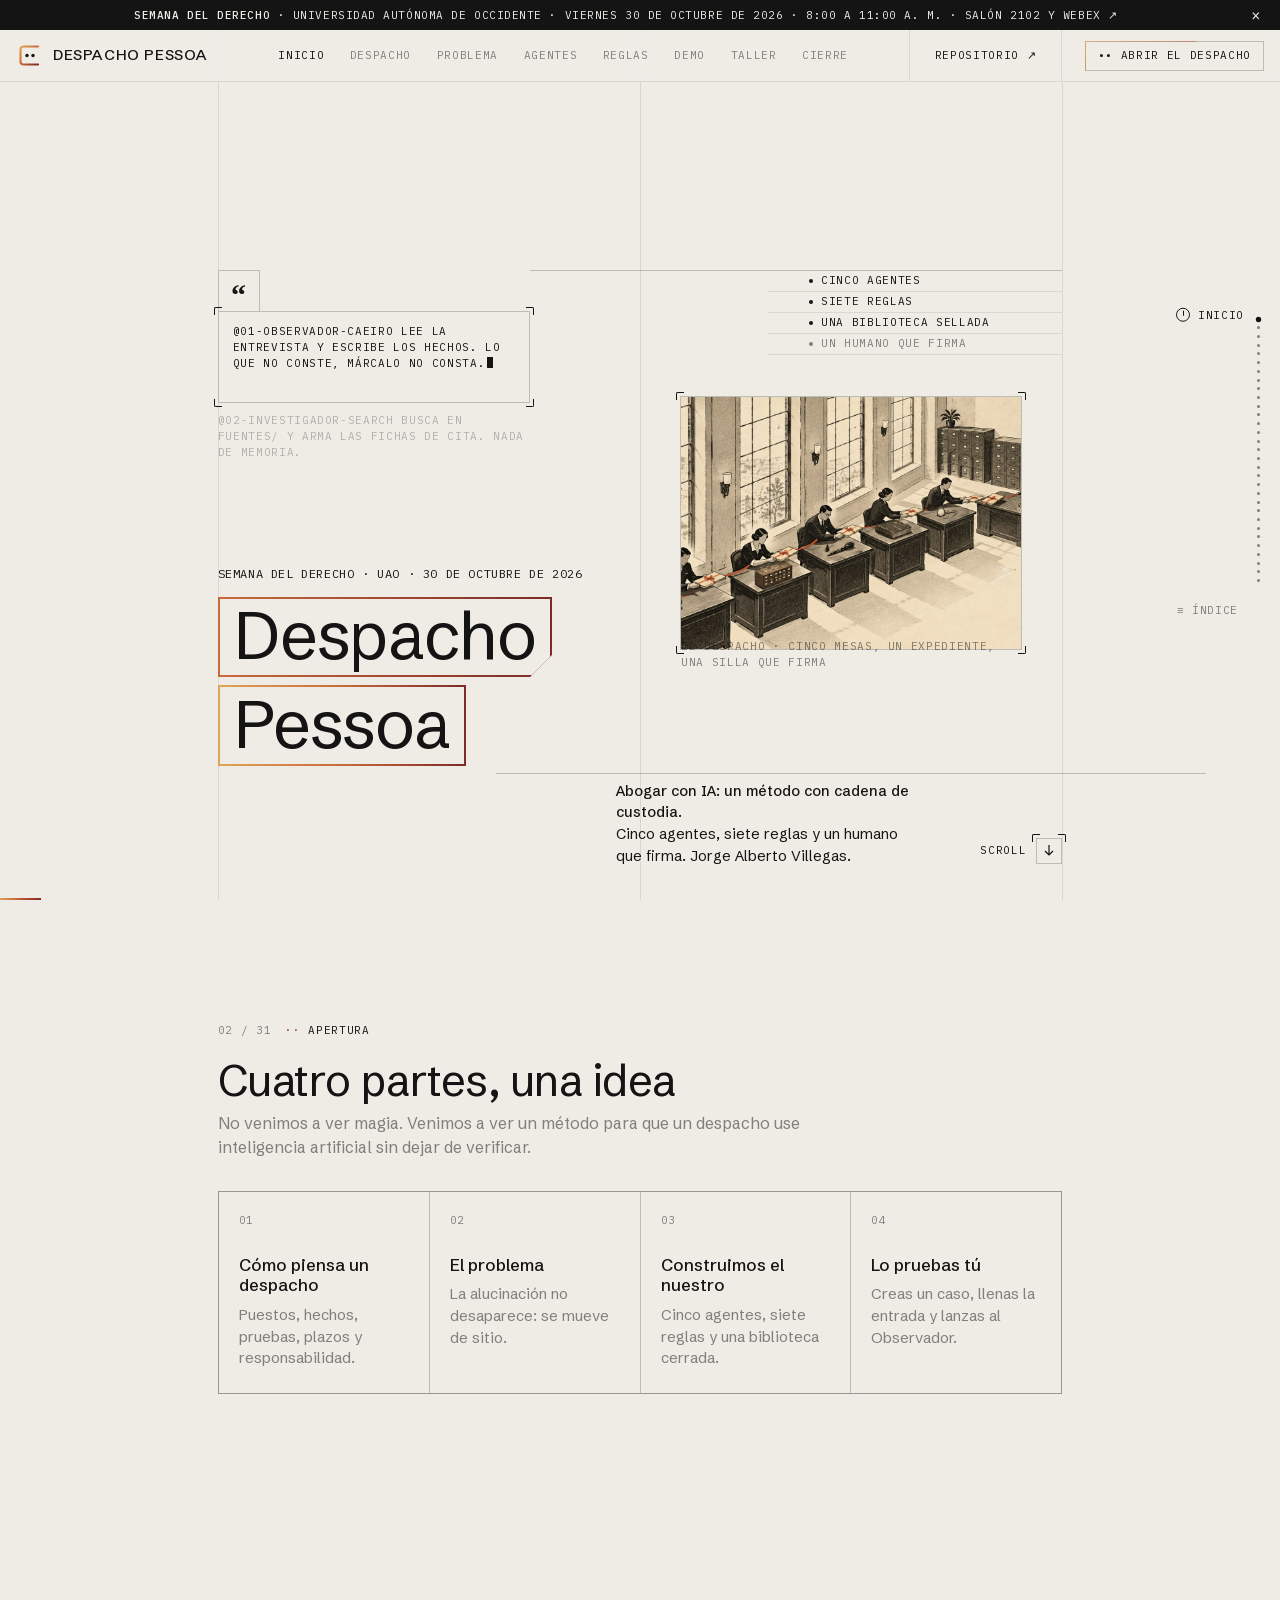
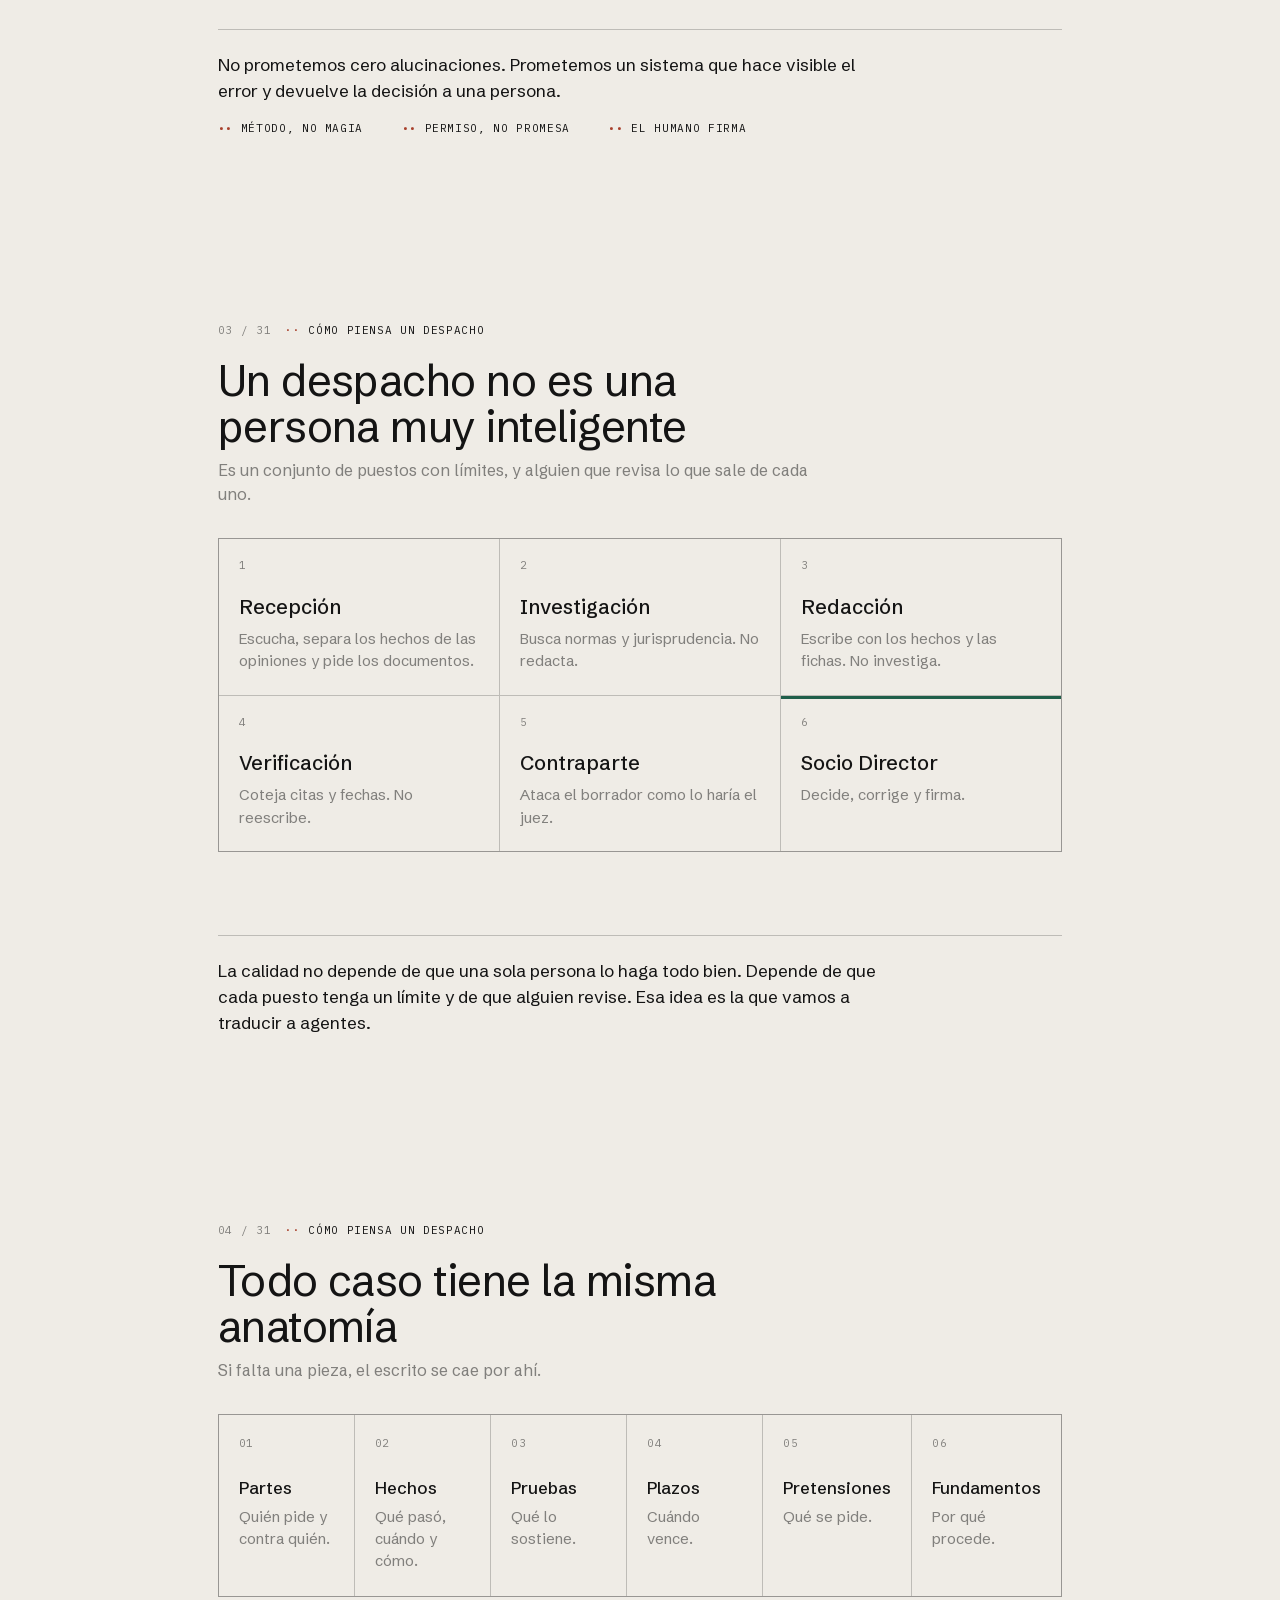
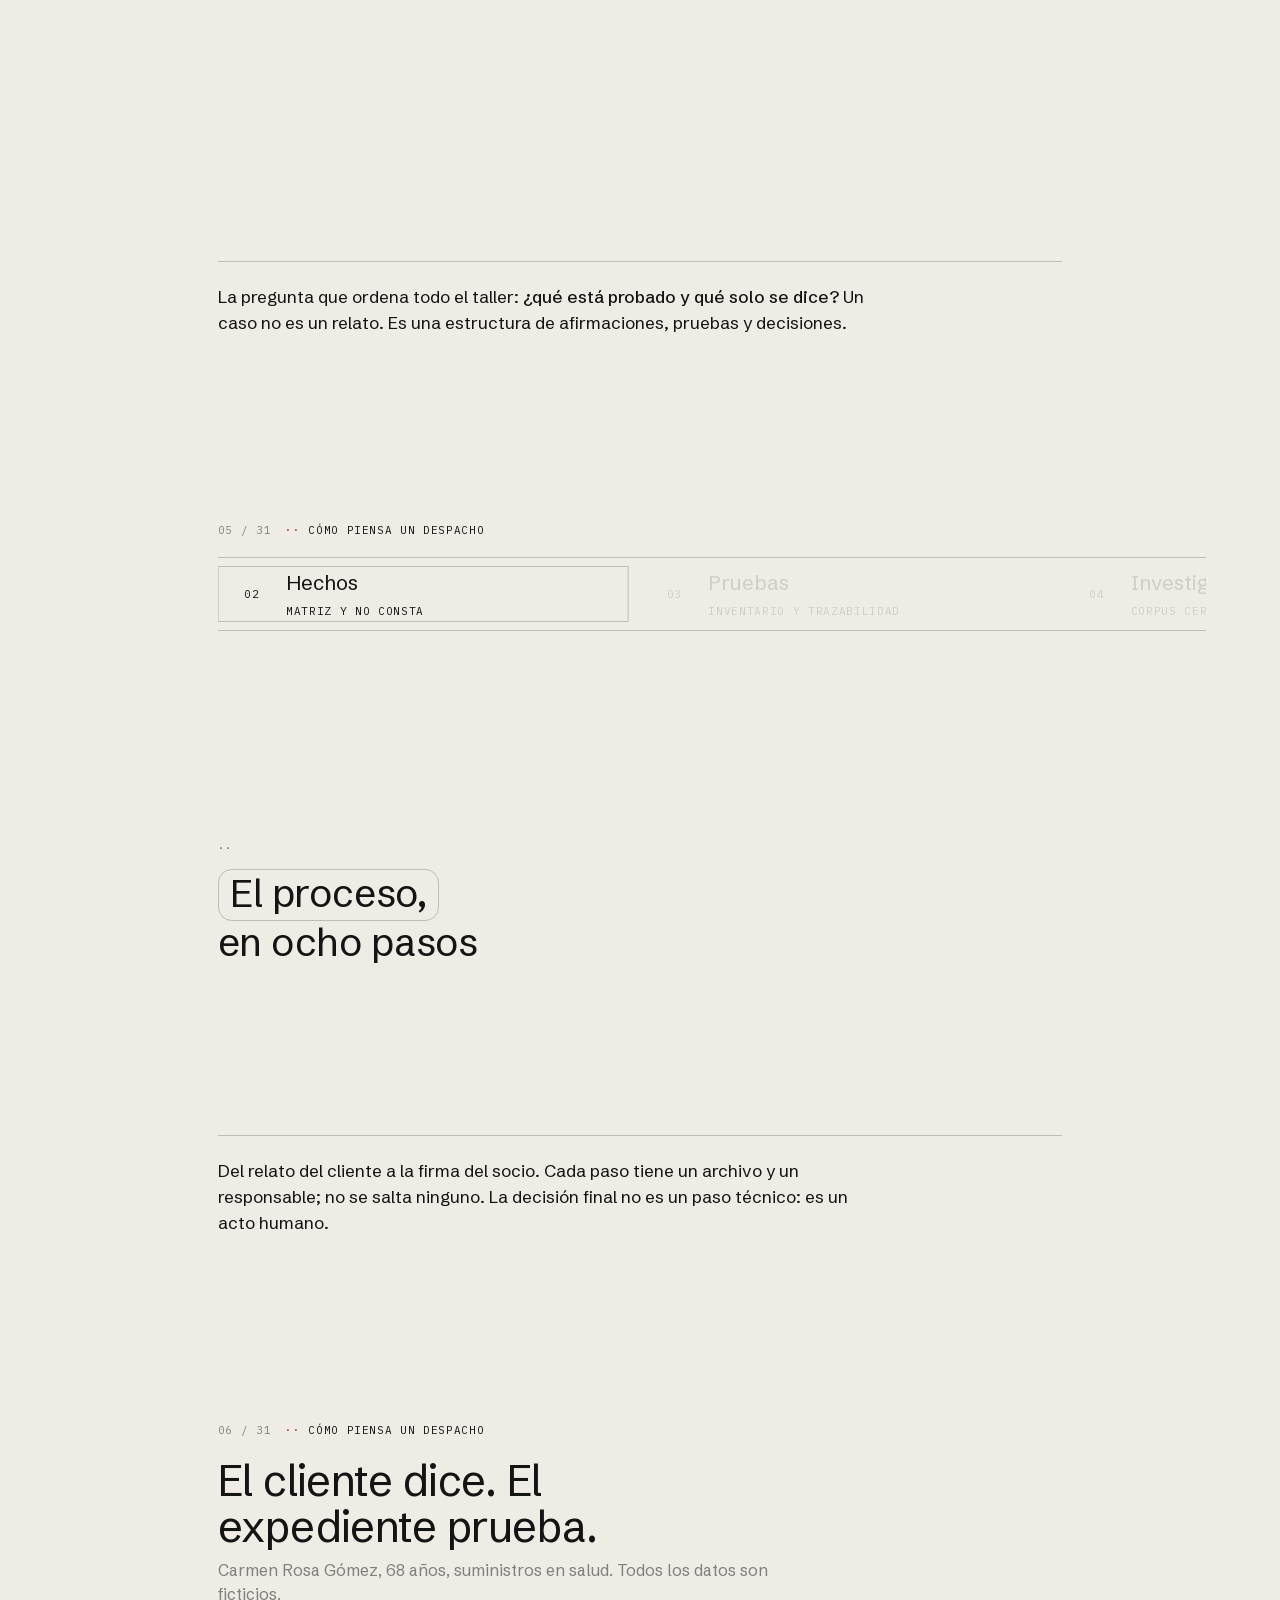
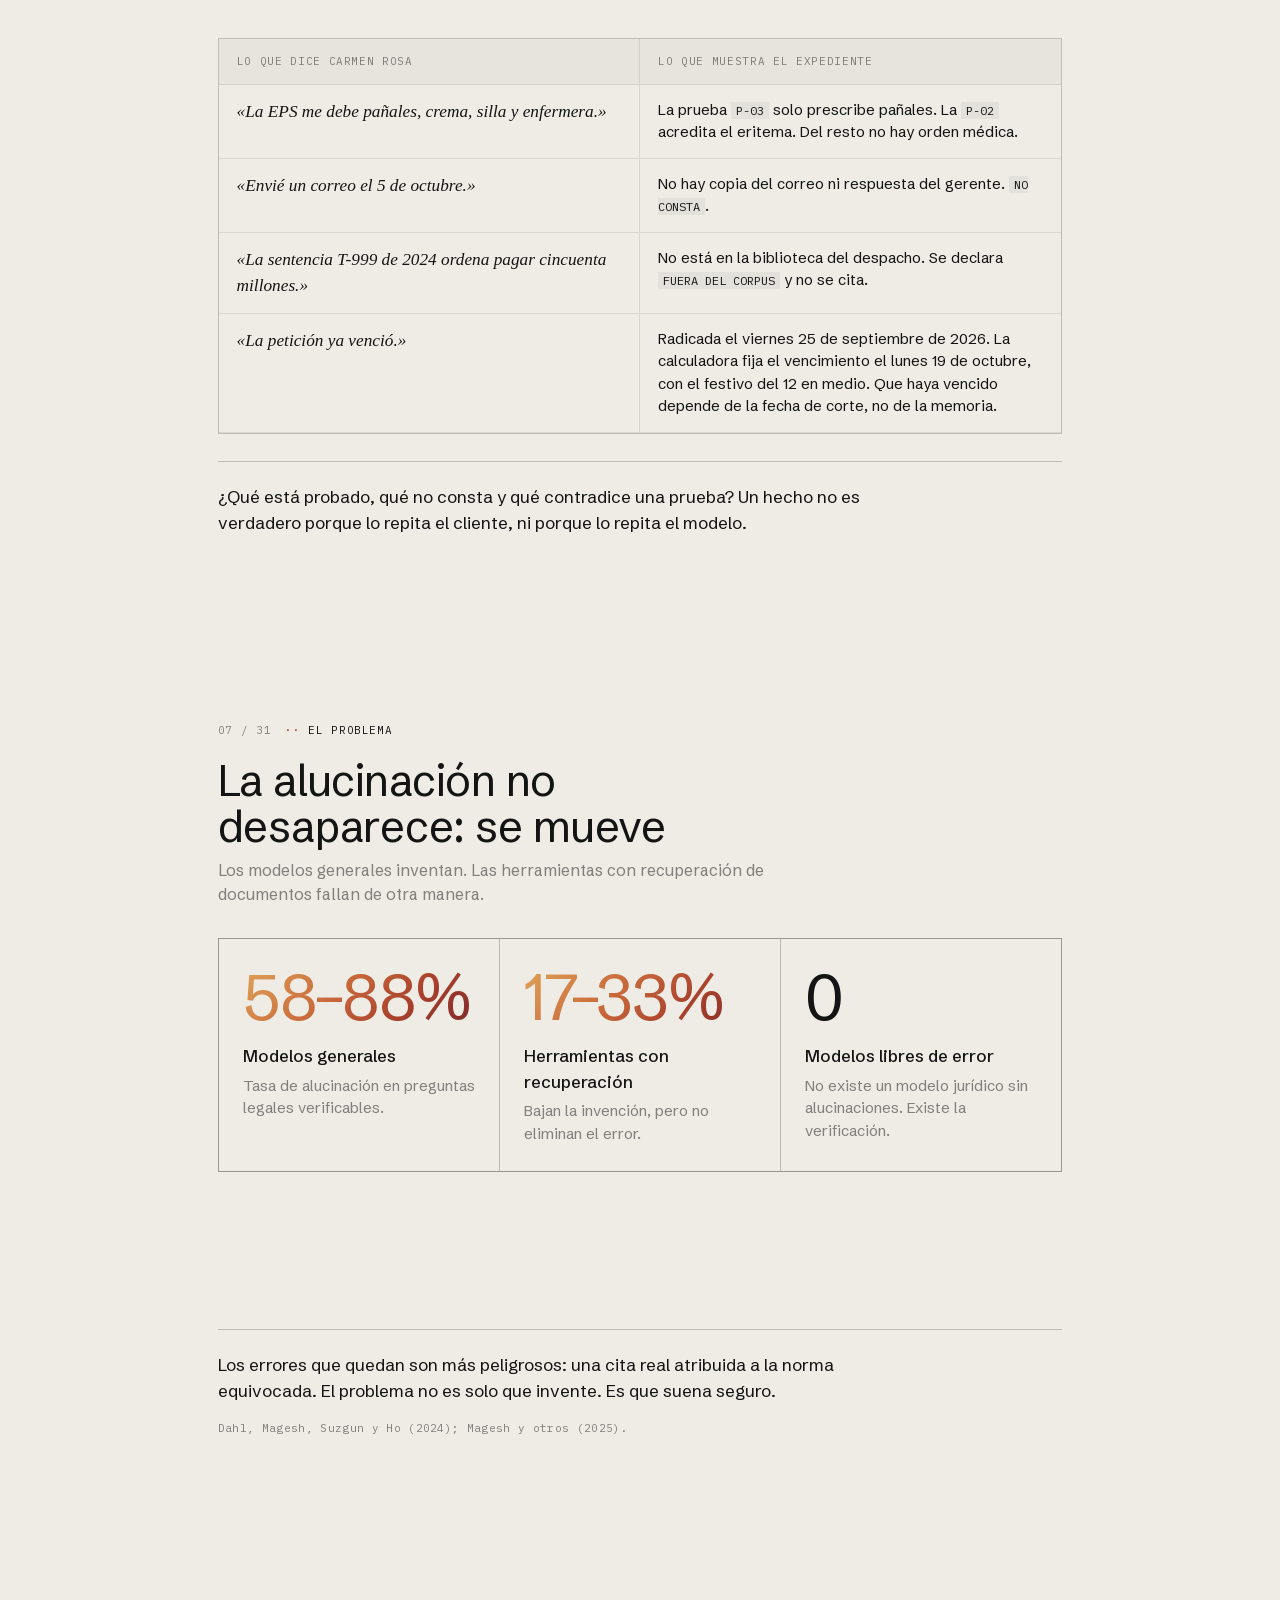
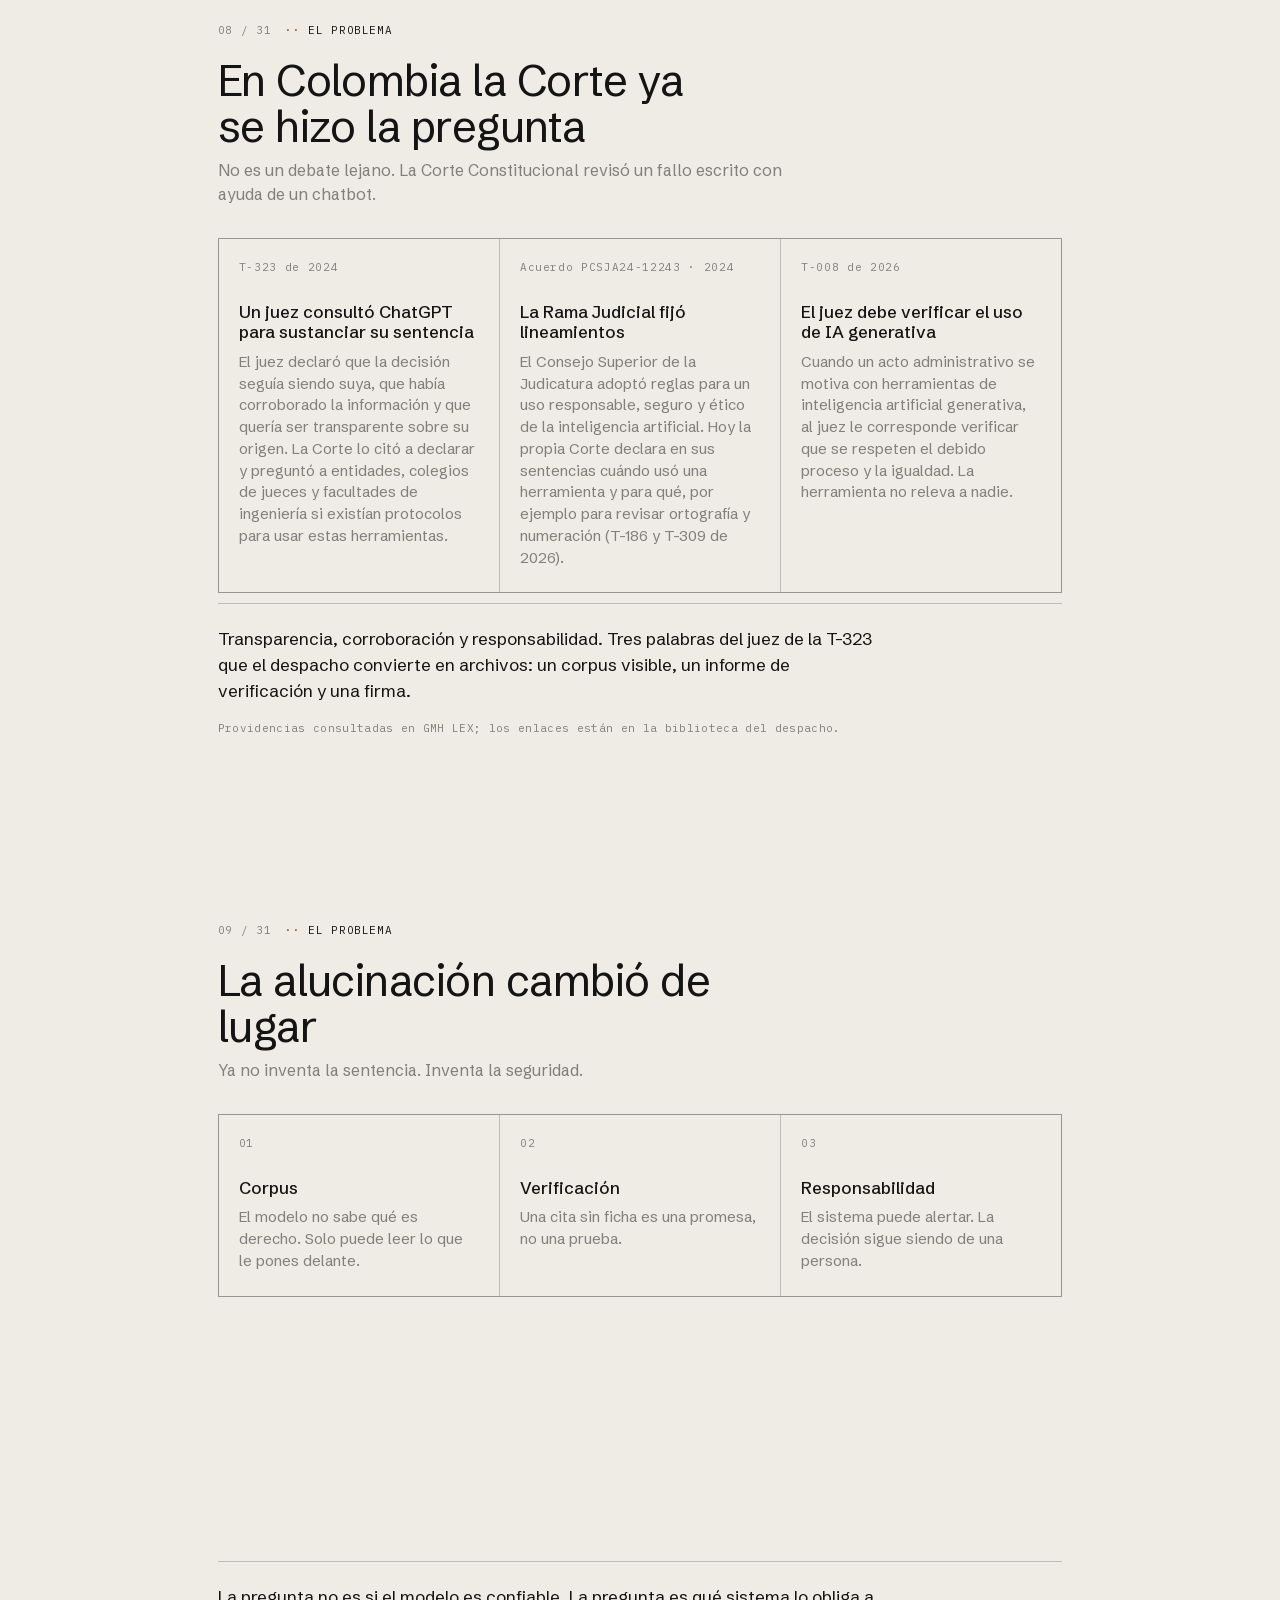
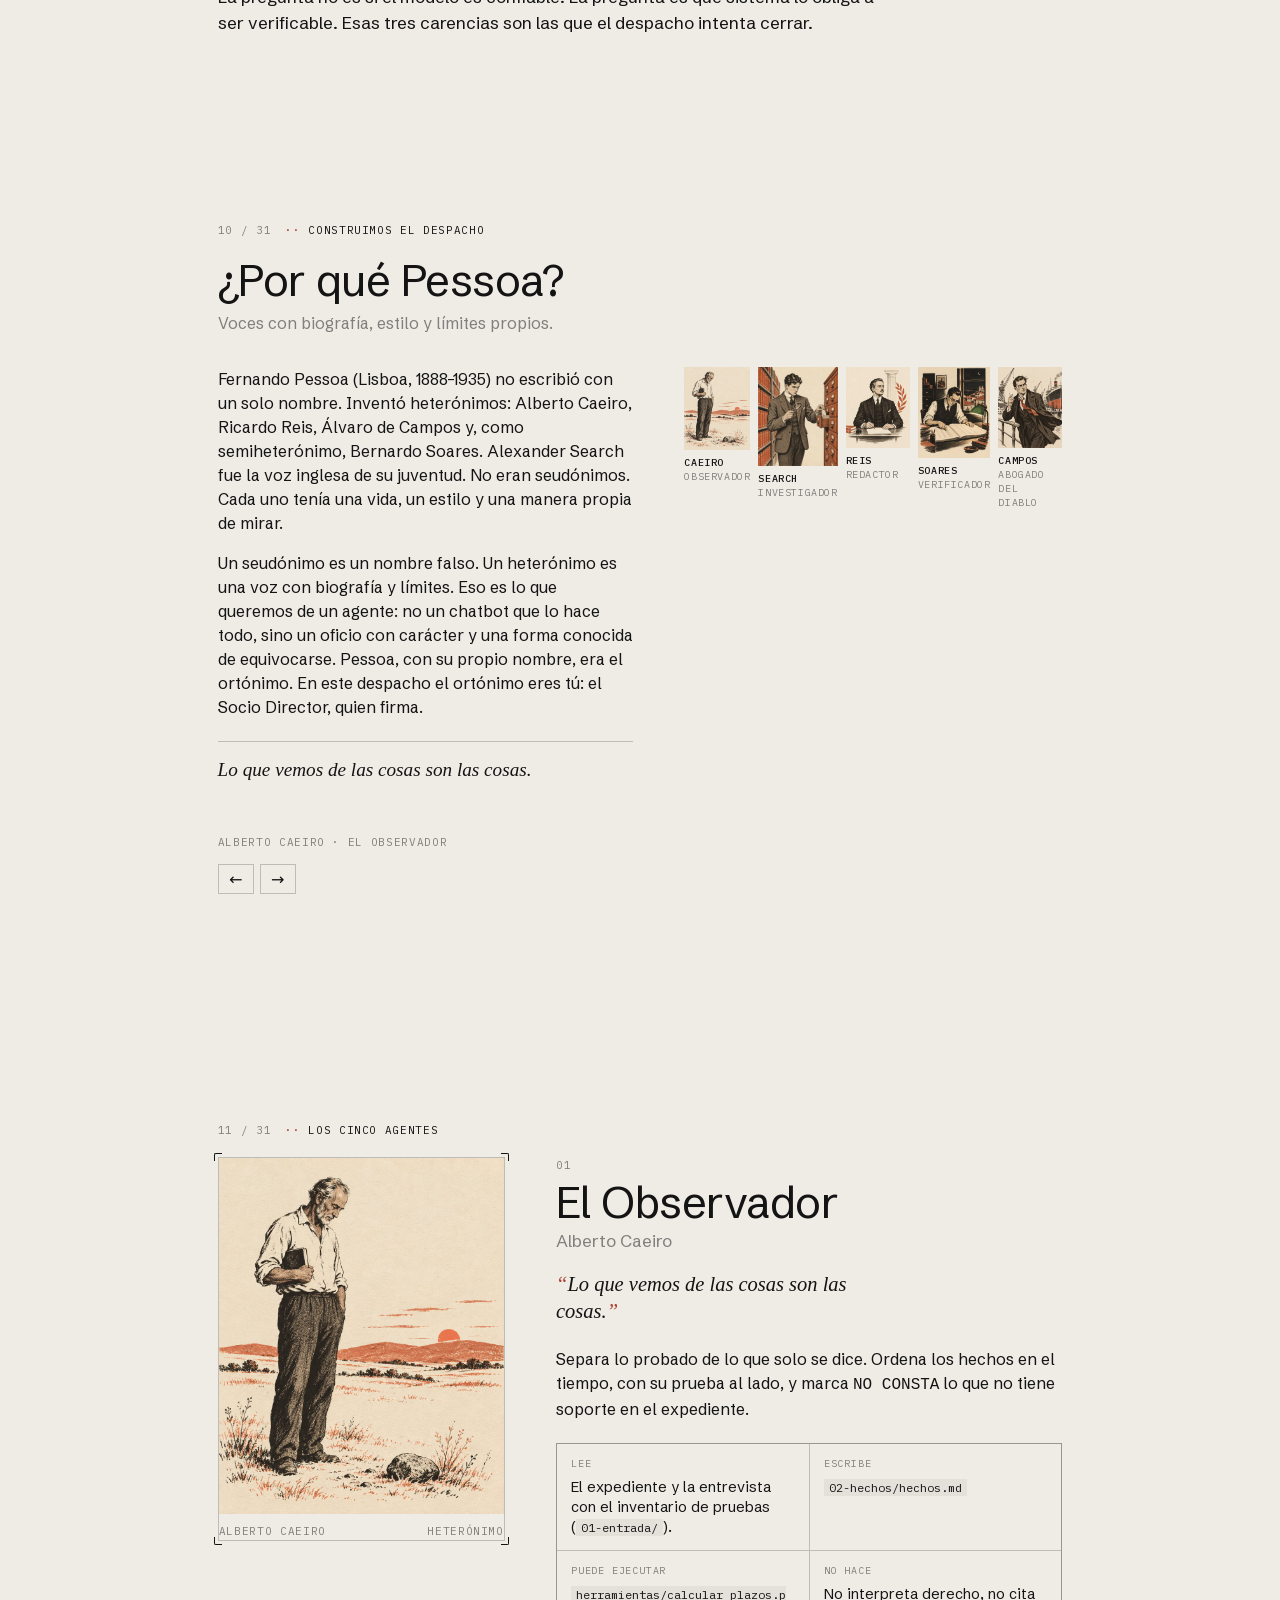
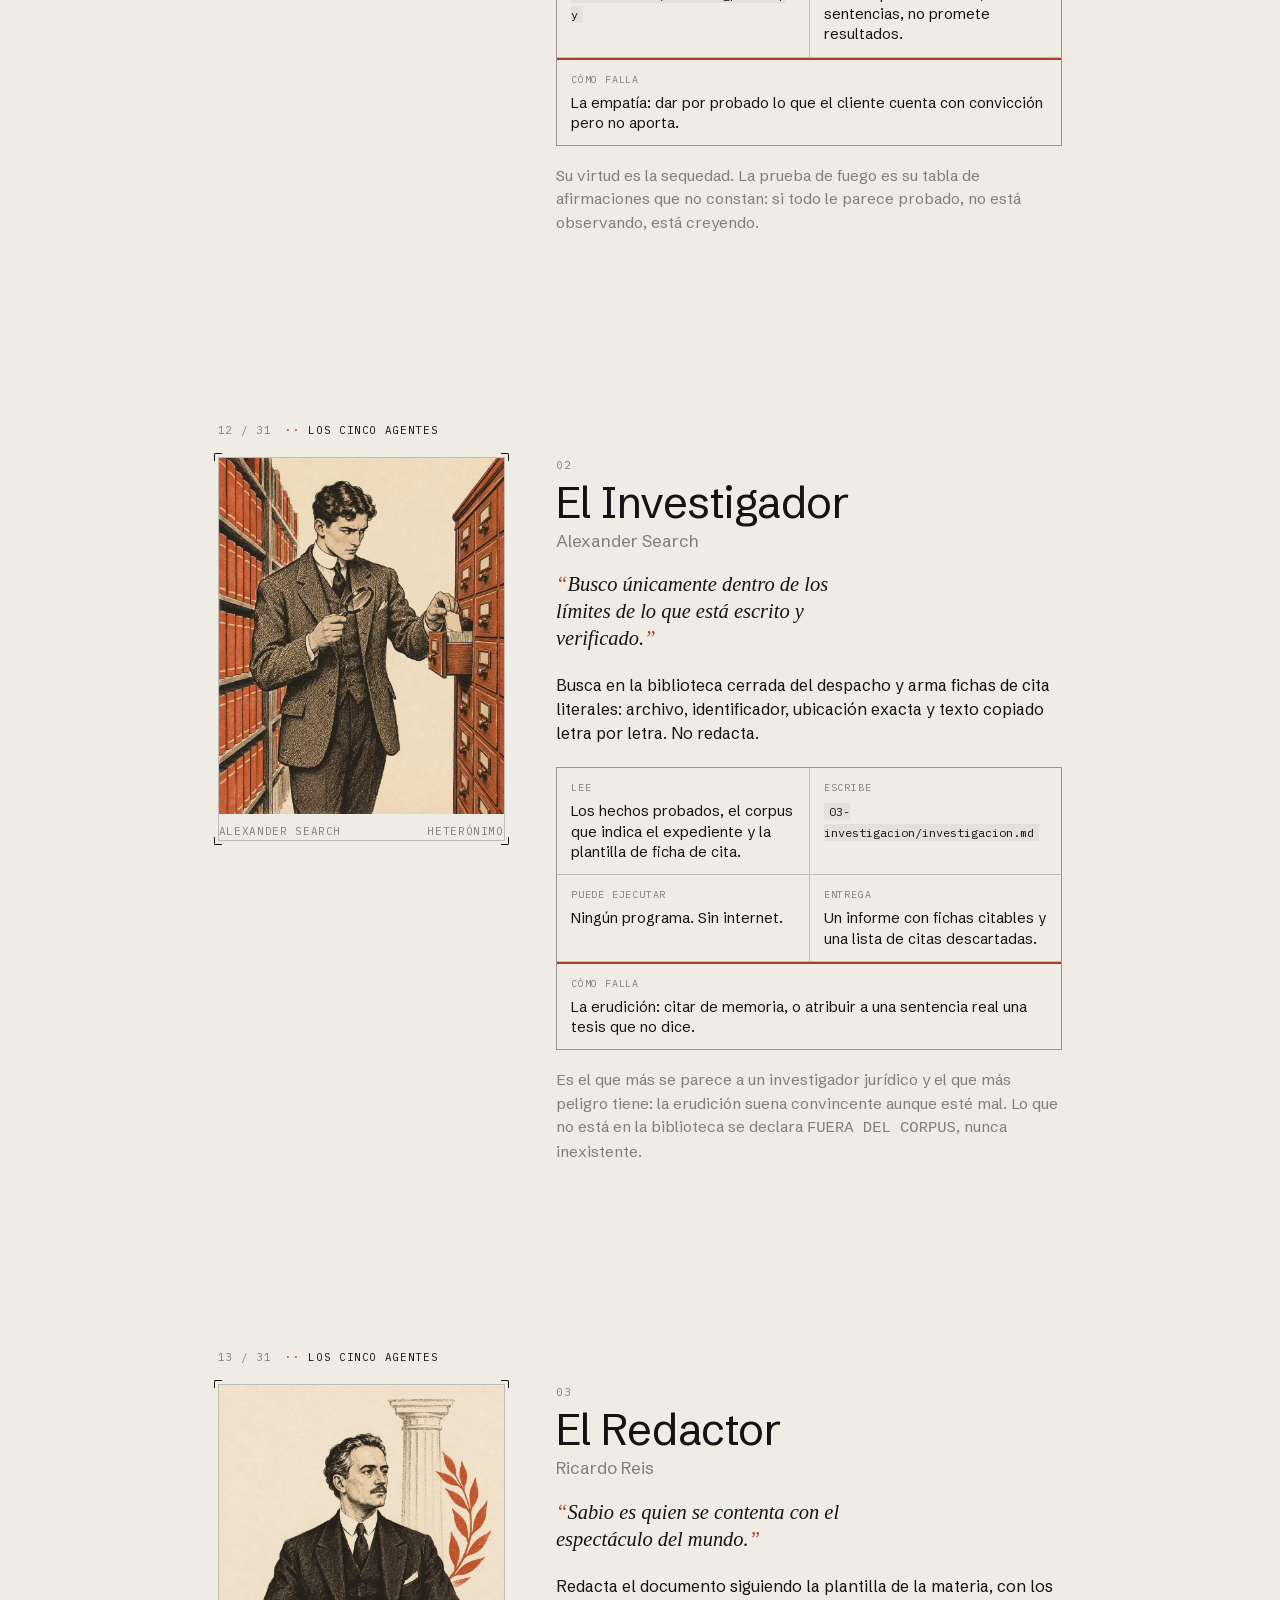
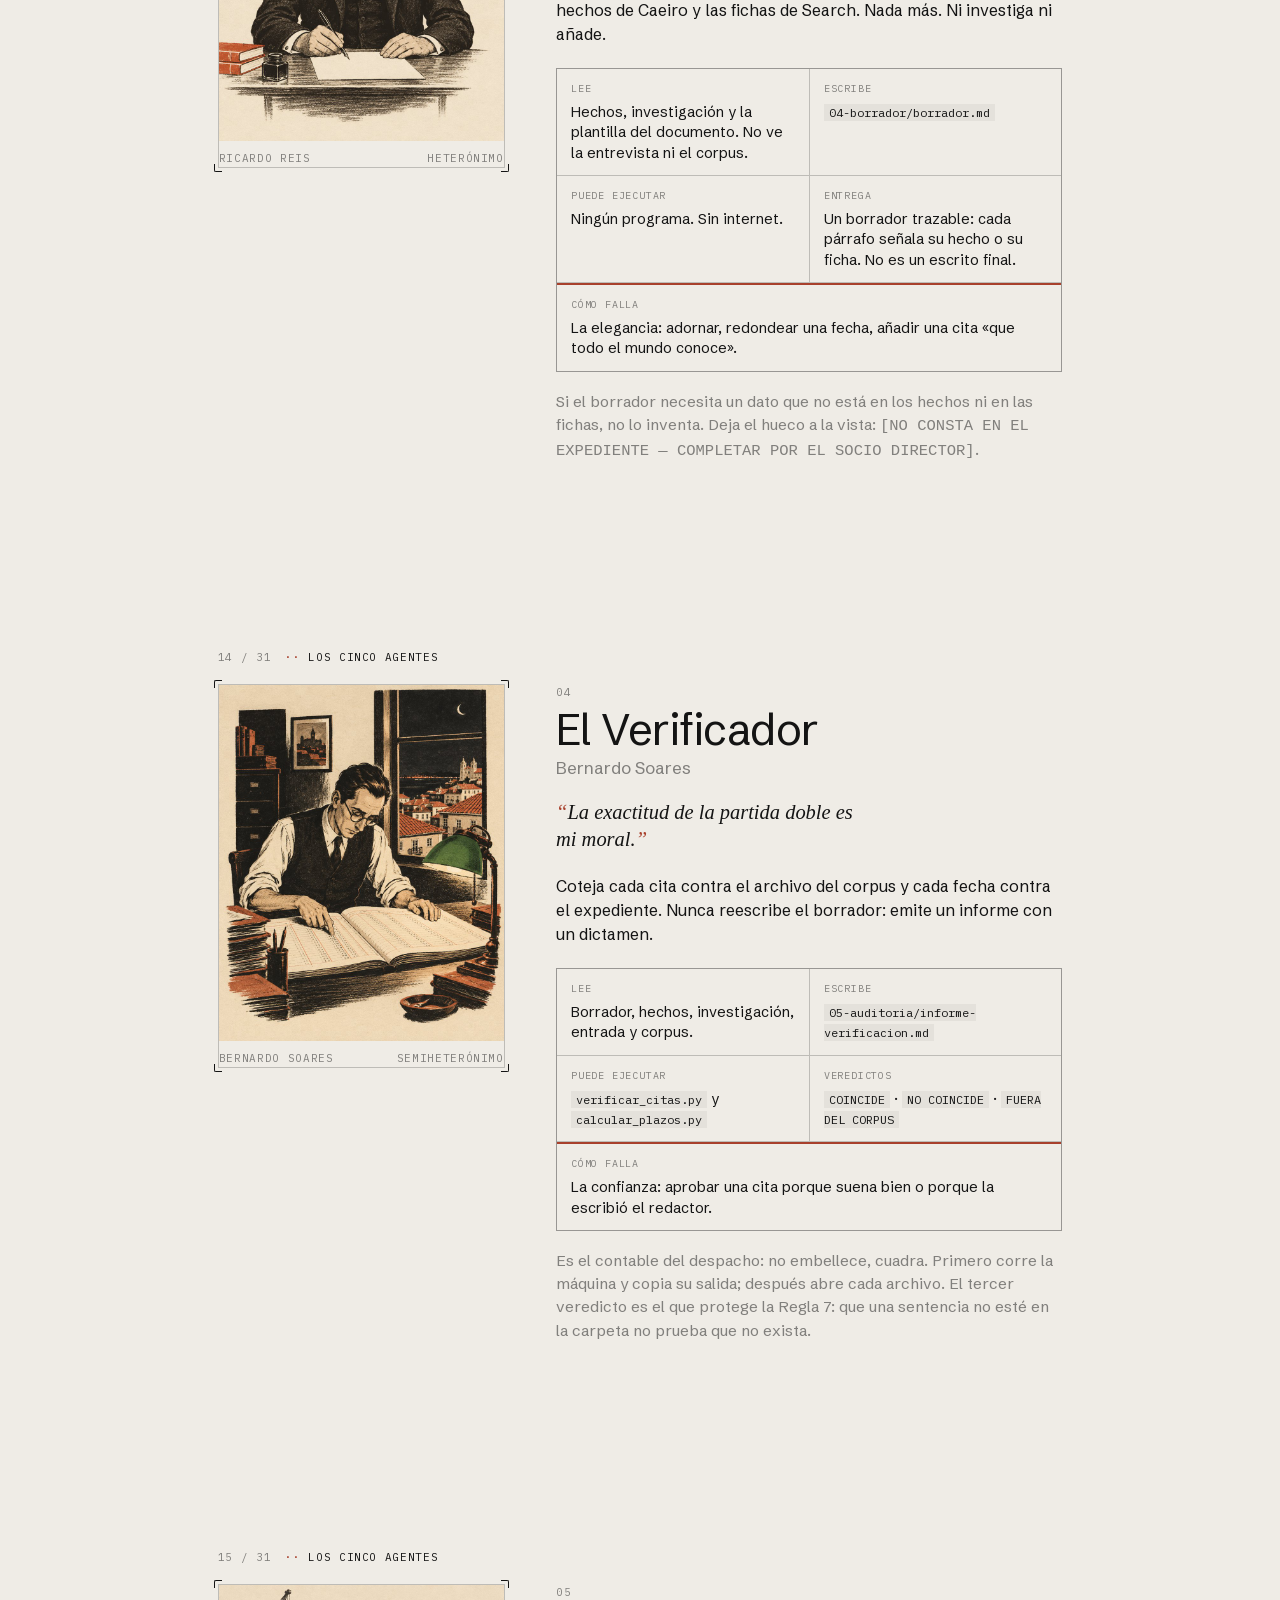
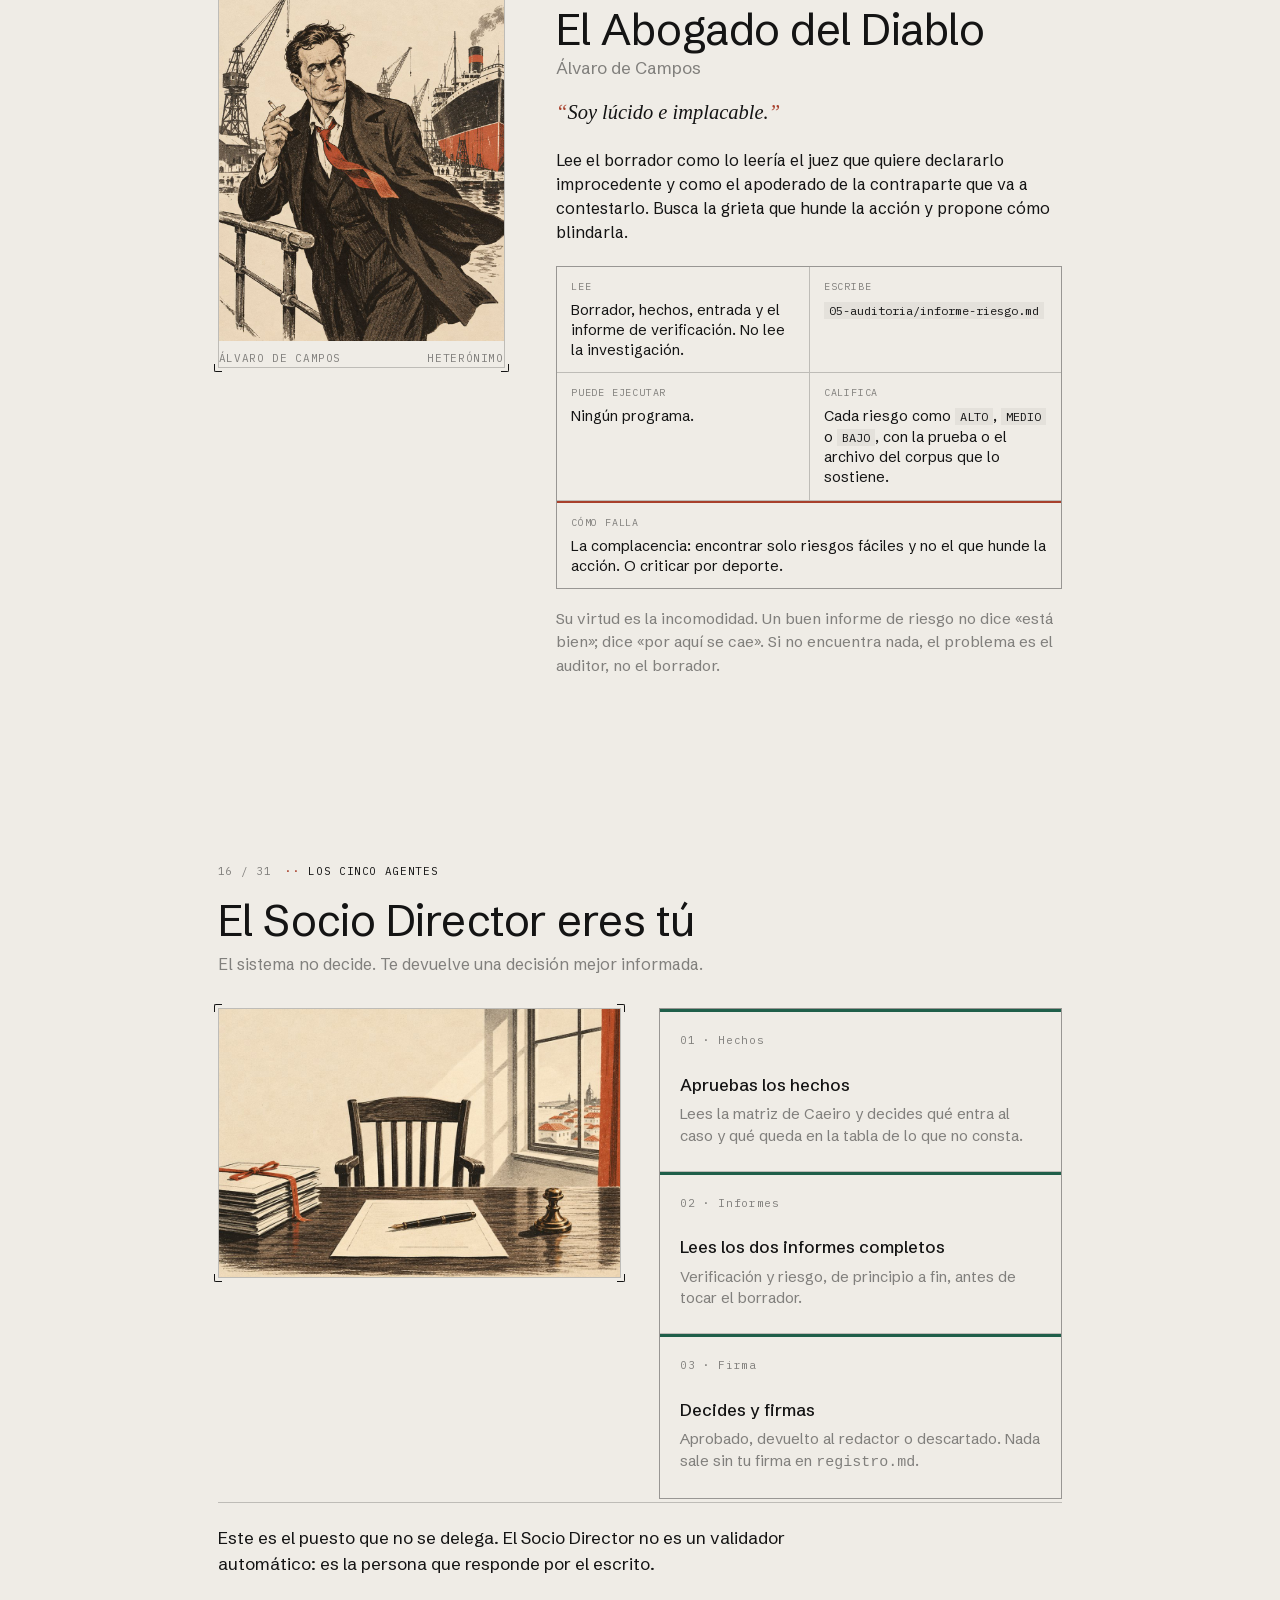
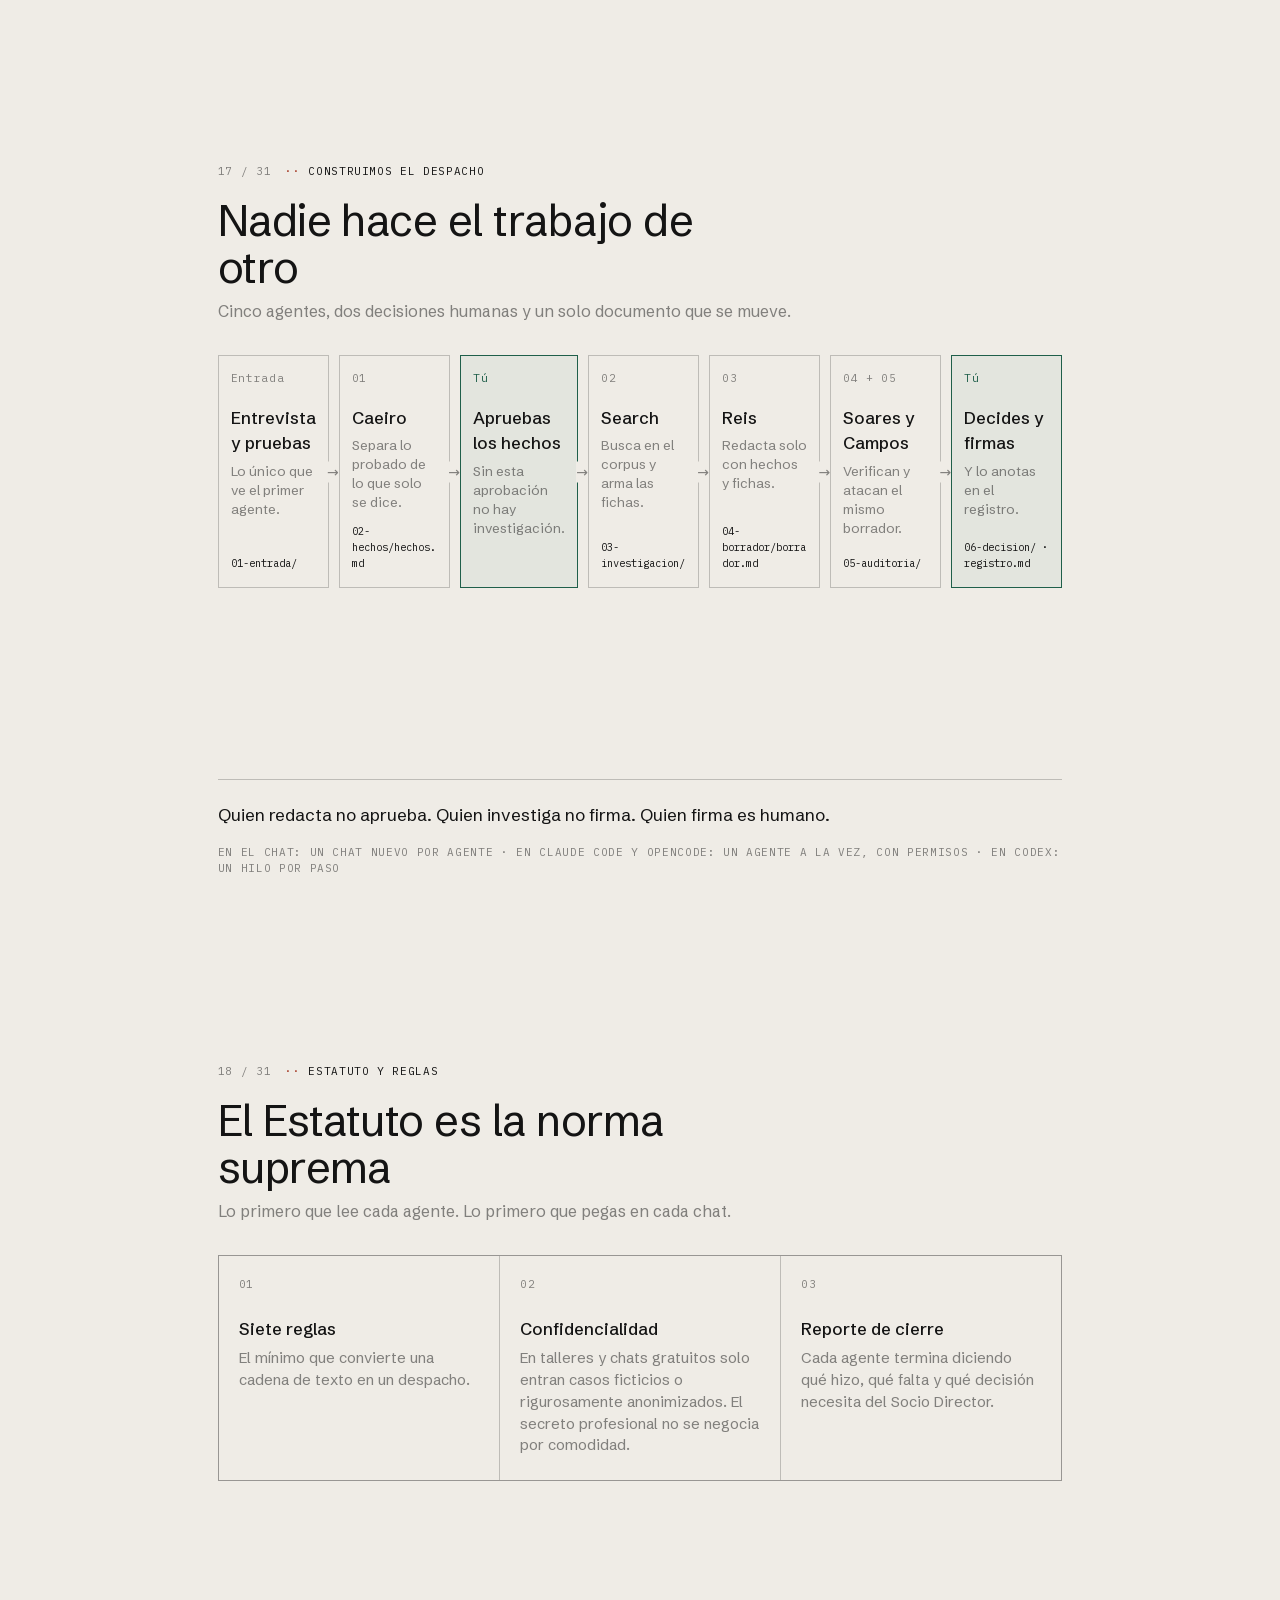
==== web/presentacion.html @ 191f5764 "Presentación web de la conferencia, biblioteca nutrida con GMH LEX y materia de derecho de petición " ====
<!doctype html>
<html lang="es" data-repo="https://github.com/jorgeavillegas/despacho-pessoa-estudiantes">
<head>
<meta charset="utf-8">
<meta name="viewport" content="width=device-width, initial-scale=1">
<title>Despacho Pessoa · Abogar con IA</title>
<meta name="description" content="Presentación de la conferencia Despacho Pessoa: un método con cadena de custodia para usar inteligencia artificial en un despacho jurídico. Cinco agentes, siete reglas, un humano que firma.">
<meta property="og:title" content="Despacho Pessoa · Abogar con IA">
<meta property="og:description" content="Cinco agentes, siete reglas, una biblioteca cerrada y un humano que firma.">
<meta property="og:image" content="assets/img/despacho.jpg">
<link rel="stylesheet" href="assets/presentacion.css">
</head>
<body>

<div class="grid" aria-hidden="true"><i></i><i></i><i></i></div>

<div class="topbar">
  <span><b>Semana del Derecho</b> · Universidad Autónoma de Occidente · viernes 30 de octubre de 2026 · 8:00 a 11:00 a. m. · Salón 2102 y Webex ↗</span>
  <button class="x" type="button" aria-label="Cerrar aviso">×</button>
</div>

<nav class="nav" aria-label="Partes de la presentación">
  <a class="logo" href="#inicio">
    <svg viewBox="0 0 27 27" aria-hidden="true">
      <defs><linearGradient id="lg" x1="0" y1="0" x2="1" y2="1"><stop offset="0" stop-color="#e0a458"/><stop offset=".5" stop-color="#c96a3b"/><stop offset="1" stop-color="#7d2a2a"/></linearGradient></defs>
      <path d="M22 4.5H7.5A3 3 0 0 0 4.5 7.5v12a3 3 0 0 0 3 3H22" fill="none" stroke="url(#lg)" stroke-width="2.2" stroke-linecap="round"/>
      <circle cx="11" cy="13.5" r="1.7" fill="#141414"/><circle cx="17" cy="13.5" r="1.7" fill="#141414"/>
    </svg>
    <span>Despacho Pessoa</span>
  </a>
  <div class="menu m11">
    <a href="#inicio" data-parte="Inicio">Inicio</a>
    <a href="#puestos" data-parte="El despacho">Despacho</a>
    <a href="#cifras" data-parte="El problema">Problema</a>
    <a href="#pessoa" data-parte="Los agentes">Agentes</a>
    <a href="#estatuto" data-parte="Las reglas">Reglas</a>
    <a href="#demo-permiso" data-parte="Demostración">Demo</a>
    <a href="#version-publica" data-parte="Taller">Taller</a>
    <a href="#balance" data-parte="Cierre">Cierre</a>
  </div>
  <div class="pad m11"><a href="#" data-repo="">Repositorio ↗</a></div>
  <div class="cta"><a class="btn-outline" href="index.html">•• Abrir el despacho</a></div>
</nav>

<aside class="rail" aria-label="Posición en la presentación">
  <div class="dots" role="group" aria-label="Secciones"></div>
  <div class="label"><i class="dial"></i><span>Inicio</span></div>
  <button class="menu-btn" type="button" data-abrir-indice>≡ Índice</button>
</aside>
<div class="progress" aria-hidden="true"></div>

<div id="indice" class="indice" role="dialog" aria-label="Índice de la presentación">
  <div class="caja">
    <button class="cerrar" type="button" data-cerrar-indice>Cerrar · Esc</button>
    <h2>Índice</h2>
    <ol></ol>
    <p class="m11 dim" style="margin:16px 0 0">Teclas: flechas o espacio para avanzar · Inicio y Fin · F pantalla completa · I este índice</p>
  </div>
</div>

<main>

<!-- ========== INICIO ========== -->
<section class="slide" id="inicio" data-parte="Inicio" data-titulo="Portada">
  <div class="inner">
    <div class="hero-prompt rv">
      <div class="tab" aria-hidden="true">“</div>
      <div class="box frame"><i class="c"></i>
        <div class="m11"><span data-typed='["@01-observador-caeiro Lee la entrevista y escribe los hechos. Lo que no conste, márcalo NO CONSTA.","@02-investigador-search Busca en fuentes/ y arma las fichas de cita. Nada de memoria.","@03-redactor-reis Redacta el borrador solo con los hechos y las fichas.","@04-verificador-soares Coteja cada cita contra el corpus. No reescribas nada.","@05-diablo-campos Ataca el borrador como lo haría el juez."]'></span><span class="caret" aria-hidden="true"></span></div>
      </div>
      <div class="next m11" data-typed-next aria-hidden="true"></div>
    </div>
    <div class="hero-rule" aria-hidden="true"></div>
    <div class="hero-list m11 rv d2" aria-hidden="true">
      <div>Cinco agentes</div>
      <div>Siete reglas</div>
      <div>Una biblioteca sellada</div>
      <div class="dim">Un humano que firma</div>
    </div>
    <figure class="hero-fig frame rv d3"><i class="c"></i>
      <img src="assets/img/despacho.jpg" alt="Ilustración a tinta de una oficina de los años treinta: cinco escritorios en fila junto a ventanales y un expediente atado con cinta que pasa de mesa en mesa hasta una silla vacía con un sello.">
      <figcaption class="m11 dim">El despacho · cinco mesas, un expediente, una silla que firma</figcaption>
    </figure>
    <div class="hero-head rv d4">
      <div class="kick m12">Semana del Derecho · UAO · 30 de octubre de 2026</div>
      <h1><span class="g1">Despacho</span><br><span class="g2">Pessoa</span></h1>
    </div>
    <p class="hero-sub rv d5"><b>Abogar con IA: un método con cadena de custodia.</b> Cinco agentes, siete reglas y un humano que firma. Jorge Alberto Villegas.</p>
    <div class="hero-bottom-rule" aria-hidden="true"></div>
    <a class="scroll-link m11" href="#recorrido"><span>Scroll</span><span class="arr frame"><svg width="10" height="12" viewBox="0 0 10 12" aria-hidden="true"><path d="M5 0v10M1 6l4 4 4-4" fill="none" stroke="currentColor" stroke-width="1.2"/></svg></span></a>
  </div>
</section>

<section class="slide" id="recorrido" data-parte="Inicio" data-titulo="Cuatro partes, una idea">
  <div class="inner">
    <div class="kicker rv"><span class="num"></span><span class="parte">Apertura</span></div>
    <h2 class="rv">Cuatro partes, una idea</h2>
    <p class="sub rv">No venimos a ver magia. Venimos a ver un método para que un despacho use inteligencia artificial sin dejar de verificar.</p>
    <div class="cards c4 rv">
      <div class="card"><div class="n">01</div><h3>Cómo piensa un despacho</h3><p>Puestos, hechos, pruebas, plazos y responsabilidad.</p></div>
      <div class="card"><div class="n">02</div><h3>El problema</h3><p>La alucinación no desaparece: se mueve de sitio.</p></div>
      <div class="card"><div class="n">03</div><h3>Construimos el nuestro</h3><p>Cinco agentes, siete reglas y una biblioteca cerrada.</p></div>
      <div class="card"><div class="n">04</div><h3>Lo pruebas tú</h3><p>Creas un caso, llenas la entrada y lanzas al Observador.</p></div>
    </div>
    <div class="pie rv">
      <p class="frase">No prometemos cero alucinaciones. Prometemos un sistema que hace visible el error y devuelve la decisión a una persona.</p>
      <div class="tags"><span>Método, no magia</span><span>Permiso, no promesa</span><span>El humano firma</span></div>
    </div>
  </div>
</section>

<!-- ========== EL DESPACHO ========== -->
<section class="slide" id="puestos" data-parte="El despacho" data-titulo="Un despacho no es una persona muy inteligente">
  <div class="inner">
    <div class="kicker rv"><span class="num"></span><span class="parte">Cómo piensa un despacho</span></div>
    <h2 class="rv">Un despacho no es una persona muy inteligente</h2>
    <p class="sub rv">Es un conjunto de puestos con límites, y alguien que revisa lo que sale de cada uno.</p>
    <div class="puestos rv">
      <div class="puesto"><div class="n">1</div><h3>Recepción</h3><p>Escucha, separa los hechos de las opiniones y pide los documentos.</p></div>
      <div class="puesto"><div class="n">2</div><h3>Investigación</h3><p>Busca normas y jurisprudencia. No redacta.</p></div>
      <div class="puesto"><div class="n">3</div><h3>Redacción</h3><p>Escribe con los hechos y las fichas. No investiga.</p></div>
      <div class="puesto"><div class="n">4</div><h3>Verificación</h3><p>Coteja citas y fechas. No reescribe.</p></div>
      <div class="puesto"><div class="n">5</div><h3>Contraparte</h3><p>Ataca el borrador como lo haría el juez.</p></div>
      <div class="puesto humano"><div class="n">6</div><h3>Socio Director</h3><p>Decide, corrige y firma.</p></div>
    </div>
    <div class="pie rv">
      <p class="frase">La calidad no depende de que una sola persona lo haga todo bien. Depende de que cada puesto tenga un límite y de que alguien revise. Esa idea es la que vamos a traducir a agentes.</p>
    </div>
  </div>
</section>

<section class="slide" id="anatomia" data-parte="El despacho" data-titulo="Todo caso tiene la misma anatomía">
  <div class="inner">
    <div class="kicker rv"><span class="num"></span><span class="parte">Cómo piensa un despacho</span></div>
    <h2 class="rv">Todo caso tiene la misma anatomía</h2>
    <p class="sub rv">Si falta una pieza, el escrito se cae por ahí.</p>
    <div class="cards c6 rv">
      <div class="card"><div class="n">01</div><h3>Partes</h3><p>Quién pide y contra quién.</p></div>
      <div class="card"><div class="n">02</div><h3>Hechos</h3><p>Qué pasó, cuándo y cómo.</p></div>
      <div class="card"><div class="n">03</div><h3>Pruebas</h3><p>Qué lo sostiene.</p></div>
      <div class="card"><div class="n">04</div><h3>Plazos</h3><p>Cuándo vence.</p></div>
      <div class="card"><div class="n">05</div><h3>Pretensiones</h3><p>Qué se pide.</p></div>
      <div class="card"><div class="n">06</div><h3>Fundamentos</h3><p>Por qué procede.</p></div>
    </div>
    <div class="pie rv">
      <p class="frase">La pregunta que ordena todo el taller: <strong>¿qué está probado y qué solo se dice?</strong> Un caso no es un relato. Es una estructura de afirmaciones, pruebas y decisiones.</p>
    </div>
  </div>
</section>

<section class="slide" id="ocho-pasos" data-parte="El despacho" data-titulo="El proceso, en ocho pasos">
  <div class="inner">
    <div class="kicker rv"><span class="num"></span><span class="parte">Cómo piensa un despacho</span></div>
    <div class="carousel rv" aria-label="Los ocho pasos del proceso">
      <div class="strip">
        <div class="tab"><span class="num">01</span><span class="lab">Entrevista<small>Escuchar y separar</small></span></div>
        <div class="tab"><span class="num">02</span><span class="lab">Hechos<small>Matriz y NO CONSTA</small></span></div>
        <div class="tab"><span class="num">03</span><span class="lab">Pruebas<small>Inventario y trazabilidad</small></span></div>
        <div class="tab"><span class="num">04</span><span class="lab">Investigación<small>Corpus cerrado</small></span></div>
        <div class="tab"><span class="num">05</span><span class="lab">Fichas<small>Cita literal, con ruta</small></span></div>
        <div class="tab"><span class="num">06</span><span class="lab">Borrador<small>Solo con lo anterior</small></span></div>
        <div class="tab"><span class="num">07</span><span class="lab">Verificación<small>Cotejo cita por cita</small></span></div>
        <div class="tab"><span class="num">08</span><span class="lab">Decisión<small>Tú decides y firmas</small></span></div>
        <div class="tab"><span class="num">01</span><span class="lab">Entrevista<small>Escuchar y separar</small></span></div>
      </div>
    </div>
    <div class="rv" style="margin-top:auto;padding-top:40px">
      <div class="m11 dim" style="margin-bottom:12px">··</div>
      <p class="big-h"><span class="headline-box">El proceso,</span><br>en ocho pasos</p>
    </div>
    <div class="pie rv">
      <p class="frase">Del relato del cliente a la firma del socio. Cada paso tiene un archivo y un responsable; no se salta ninguno. La decisión final no es un paso técnico: es un acto humano.</p>
    </div>
  </div>
</section>

<section class="slide" id="caso" data-parte="El despacho" data-titulo="El cliente dice. El expediente prueba.">
  <div class="inner">
    <div class="kicker rv"><span class="num"></span><span class="parte">Cómo piensa un despacho</span></div>
    <h2 class="rv">El cliente dice. El expediente prueba.</h2>
    <p class="sub rv">Carmen Rosa Gómez, 68 años, suministros en salud. Todos los datos son ficticios.</p>
    <div class="dice rv">
      <div class="h">Lo que dice Carmen Rosa</div><div class="h">Lo que muestra el expediente</div>
      <div><q>La EPS me debe pañales, crema, silla y enfermera.</q></div>
      <div class="m">La prueba <code>P-03</code> solo prescribe pañales. La <code>P-02</code> acredita el eritema. Del resto no hay orden médica.</div>
      <div><q>Envié un correo el 5 de octubre.</q></div>
      <div class="m">No hay copia del correo ni respuesta del gerente. <code>NO CONSTA</code>.</div>
      <div><q>La sentencia T-999 de 2024 ordena pagar cincuenta millones.</q></div>
      <div class="m">No está en la biblioteca del despacho. Se declara <code>FUERA DEL CORPUS</code> y no se cita.</div>
      <div><q>La petición ya venció.</q></div>
      <div class="m">Radicada el viernes 25 de septiembre de 2026. La calculadora fija el vencimiento el lunes 19 de octubre, con el festivo del 12 en medio. Que haya vencido depende de la fecha de corte, no de la memoria.</div>
    </div>
    <div class="pie rv">
      <p class="frase">¿Qué está probado, qué no consta y qué contradice una prueba? Un hecho no es verdadero porque lo repita el cliente, ni porque lo repita el modelo.</p>
    </div>
  </div>
</section>

<!-- ========== EL PROBLEMA ========== -->
<section class="slide" id="cifras" data-parte="El problema" data-titulo="La alucinación no desaparece: se mueve">
  <div class="inner">
    <div class="kicker rv"><span class="num"></span><span class="parte">El problema</span></div>
    <h2 class="rv">La alucinación no desaparece: se mueve</h2>
    <p class="sub rv">Los modelos generales inventan. Las herramientas con recuperación de documentos fallan de otra manera.</p>
    <div class="stats rv">
      <div class="stat"><div class="big g">58–88%</div><h3>Modelos generales</h3><p>Tasa de alucinación en preguntas legales verificables.</p></div>
      <div class="stat"><div class="big g">17–33%</div><h3>Herramientas con recuperación</h3><p>Bajan la invención, pero no eliminan el error.</p></div>
      <div class="stat"><div class="big">0</div><h3>Modelos libres de error</h3><p>No existe un modelo jurídico sin alucinaciones. Existe la verificación.</p></div>
    </div>
    <div class="pie rv">
      <p class="frase">Los errores que quedan son más peligrosos: una cita real atribuida a la norma equivocada. El problema no es solo que invente. Es que suena seguro.</p>
      <span class="cite">Dahl, Magesh, Suzgun y Ho (2024); Magesh y otros (2025).</span>
    </div>
  </div>
</section>

<section class="slide" id="colombia" data-parte="El problema" data-titulo="En Colombia la Corte ya se hizo la pregunta">
  <div class="inner">
    <div class="kicker rv"><span class="num"></span><span class="parte">El problema</span></div>
    <h2 class="rv">En Colombia la Corte ya se hizo la pregunta</h2>
    <p class="sub rv">No es un debate lejano. La Corte Constitucional revisó un fallo escrito con ayuda de un chatbot.</p>
    <div class="cards c3 rv">
      <div class="card"><div class="n">T-323 de 2024</div><h3>Un juez consultó ChatGPT para sustanciar su sentencia</h3><p>El juez declaró que la decisión seguía siendo suya, que había corroborado la información y que quería ser transparente sobre su origen. La Corte lo citó a declarar y preguntó a entidades, colegios de jueces y facultades de ingeniería si existían protocolos para usar estas herramientas.</p></div>
      <div class="card"><div class="n">Acuerdo PCSJA24-12243 · 2024</div><h3>La Rama Judicial fijó lineamientos</h3><p>El Consejo Superior de la Judicatura adoptó reglas para un uso responsable, seguro y ético de la inteligencia artificial. Hoy la propia Corte declara en sus sentencias cuándo usó una herramienta y para qué, por ejemplo para revisar ortografía y numeración (T-186 y T-309 de 2026).</p></div>
      <div class="card"><div class="n">T-008 de 2026</div><h3>El juez debe verificar el uso de IA generativa</h3><p>Cuando un acto administrativo se motiva con herramientas de inteligencia artificial generativa, al juez le corresponde verificar que se respeten el debido proceso y la igualdad. La herramienta no releva a nadie.</p></div>
    </div>
    <div class="pie rv">
      <p class="frase">Transparencia, corroboración y responsabilidad. Tres palabras del juez de la T-323 que el despacho convierte en archivos: un corpus visible, un informe de verificación y una firma.</p>
      <span class="cite">Providencias consultadas en GMH LEX; los enlaces están en la biblioteca del despacho.</span>
    </div>
  </div>
</section>

<section class="slide" id="cambio-lugar" data-parte="El problema" data-titulo="La alucinación cambió de lugar">
  <div class="inner">
    <div class="kicker rv"><span class="num"></span><span class="parte">El problema</span></div>
    <h2 class="rv">La alucinación cambió de lugar</h2>
    <p class="sub rv">Ya no inventa la sentencia. Inventa la seguridad.</p>
    <div class="cards c3 rv">
      <div class="card"><div class="n">01</div><h3>Corpus</h3><p>El modelo no sabe qué es derecho. Solo puede leer lo que le pones delante.</p></div>
      <div class="card"><div class="n">02</div><h3>Verificación</h3><p>Una cita sin ficha es una promesa, no una prueba.</p></div>
      <div class="card"><div class="n">03</div><h3>Responsabilidad</h3><p>El sistema puede alertar. La decisión sigue siendo de una persona.</p></div>
    </div>
    <div class="pie rv">
      <p class="frase">La pregunta no es si el modelo es confiable. La pregunta es qué sistema lo obliga a ser verificable. Esas tres carencias son las que el despacho intenta cerrar.</p>
    </div>
  </div>
</section>

<!-- ========== LOS AGENTES ========== -->
<section class="slide" id="pessoa" data-parte="Los agentes" data-titulo="¿Por qué Pessoa?">
  <div class="inner">
    <div class="kicker rv"><span class="num"></span><span class="parte">Construimos el despacho</span></div>
    <h2 class="rv">¿Por qué Pessoa?</h2>
    <p class="sub rv">Voces con biografía, estilo y límites propios.</p>
    <div class="pessoa rv">
      <div>
        <p>Fernando Pessoa (Lisboa, 1888–1935) no escribió con un solo nombre. Inventó heterónimos: Alberto Caeiro, Ricardo Reis, Álvaro de Campos y, como semiheterónimo, Bernardo Soares. Alexander Search fue la voz inglesa de su juventud. No eran seudónimos. Cada uno tenía una vida, un estilo y una manera propia de mirar.</p>
        <p>Un seudónimo es un nombre falso. Un heterónimo es una voz con biografía y límites. Eso es lo que queremos de un agente: no un chatbot que lo hace todo, sino un oficio con carácter y una forma conocida de equivocarse. Pessoa, con su propio nombre, era el ortónimo. En este despacho el ortónimo eres tú: el Socio Director, quien firma.</p>
        <div class="citas" data-citas='[{"texto":"Lo que vemos de las cosas son las cosas.","quien":"Alberto Caeiro · El Observador"},{"texto":"Busco únicamente dentro de los límites de lo que está escrito y verificado.","quien":"Alexander Search · El Investigador"},{"texto":"Sabio es quien se contenta con el espectáculo del mundo.","quien":"Ricardo Reis · El Redactor"},{"texto":"La exactitud de la partida doble es mi moral.","quien":"Bernardo Soares · El Verificador"},{"texto":"Soy lúcido e implacable.","quien":"Álvaro de Campos · El Abogado del Diablo"}]'>
          <p class="q"></p>
          <p class="who"></p>
          <div class="arrows"><button type="button" data-prev aria-label="Cita anterior">←</button><button type="button" data-next aria-label="Cita siguiente">→</button></div>
        </div>
      </div>
      <div class="retratos">
        <figure><img src="assets/img/caeiro.jpg" alt="Alberto Caeiro, el Observador: un hombre mayor en un campo mirando una piedra."><figcaption><b>Caeiro</b>Observador</figcaption></figure>
        <figure><img src="assets/img/search.jpg" alt="Alexander Search, el Investigador: un joven con lupa ante un fichero de biblioteca."><figcaption><b>Search</b>Investigador</figcaption></figure>
        <figure><img src="assets/img/reis.jpg" alt="Ricardo Reis, el Redactor: un médico poeta sentado ante un escritorio con pluma."><figcaption><b>Reis</b>Redactor</figcaption></figure>
        <figure><img src="assets/img/soares.jpg" alt="Bernardo Soares, el Verificador: un contable con gafas redondas sobre un libro mayor."><figcaption><b>Soares</b>Verificador</figcaption></figure>
        <figure><img src="assets/img/campos.jpg" alt="Álvaro de Campos, el Abogado del Diablo: un ingeniero naval con monóculo en un muelle."><figcaption><b>Campos</b>Abogado del Diablo</figcaption></figure>
      </div>
    </div>
  </div>
</section>

<section class="slide" id="caeiro" data-parte="Los agentes" data-titulo="01 · El Observador">
  <div class="inner">
    <div class="kicker rv"><span class="num"></span><span class="parte">Los cinco agentes</span></div>
    <div class="agente rv">
      <div class="retrato frame"><i class="c"></i>
        <img src="assets/img/caeiro.jpg" alt="Alberto Caeiro, el Observador, mira con calma una piedra en un campo al amanecer.">
        <div class="pie-img m11 dim"><span>Alberto Caeiro</span><span>Heterónimo</span></div>
      </div>
      <div class="ficha">
        <div class="num">01</div>
        <h2>El Observador</h2>
        <p class="nombre">Alberto Caeiro</p>
        <p class="cita">Lo que vemos de las cosas son las cosas.</p>
        <p class="oficio">Separa lo probado de lo que solo se dice. Ordena los hechos en el tiempo, con su prueba al lado, y marca <code>NO CONSTA</code> lo que no tiene soporte en el expediente.</p>
        <div class="datos">
          <div><div class="k">Lee</div><div class="v">El expediente y la entrevista con el inventario de pruebas (<code>01-entrada/</code>).</div></div>
          <div><div class="k">Escribe</div><div class="v"><code>02-hechos/hechos.md</code></div></div>
          <div><div class="k">Puede ejecutar</div><div class="v"><code>herramientas/calcular_plazos.py</code></div></div>
          <div><div class="k">No hace</div><div class="v">No interpreta derecho, no cita sentencias, no promete resultados.</div></div>
          <div class="falla"><div class="k">Cómo falla</div><div class="v">La empatía: dar por probado lo que el cliente cuenta con convicción pero no aporta.</div></div>
        </div>
        <p class="lema">Su virtud es la sequedad. La prueba de fuego es su tabla de afirmaciones que no constan: si todo le parece probado, no está observando, está creyendo.</p>
      </div>
    </div>
  </div>
</section>

<section class="slide" id="search" data-parte="Los agentes" data-titulo="02 · El Investigador">
  <div class="inner">
    <div class="kicker rv"><span class="num"></span><span class="parte">Los cinco agentes</span></div>
    <div class="agente rv">
      <div class="retrato frame"><i class="c"></i>
        <img src="assets/img/search.jpg" alt="Alexander Search, el Investigador, saca una ficha de un fichero de madera con una lupa en la otra mano.">
        <div class="pie-img m11 dim"><span>Alexander Search</span><span>Heterónimo</span></div>
      </div>
      <div class="ficha">
        <div class="num">02</div>
        <h2>El Investigador</h2>
        <p class="nombre">Alexander Search</p>
        <p class="cita">Busco únicamente dentro de los límites de lo que está escrito y verificado.</p>
        <p class="oficio">Busca en la biblioteca cerrada del despacho y arma fichas de cita literales: archivo, identificador, ubicación exacta y texto copiado letra por letra. No redacta.</p>
        <div class="datos">
          <div><div class="k">Lee</div><div class="v">Los hechos probados, el corpus que indica el expediente y la plantilla de ficha de cita.</div></div>
          <div><div class="k">Escribe</div><div class="v"><code>03-investigacion/investigacion.md</code></div></div>
          <div><div class="k">Puede ejecutar</div><div class="v">Ningún programa. Sin internet.</div></div>
          <div><div class="k">Entrega</div><div class="v">Un informe con fichas citables y una lista de citas descartadas.</div></div>
          <div class="falla"><div class="k">Cómo falla</div><div class="v">La erudición: citar de memoria, o atribuir a una sentencia real una tesis que no dice.</div></div>
        </div>
        <p class="lema">Es el que más se parece a un investigador jurídico y el que más peligro tiene: la erudición suena convincente aunque esté mal. Lo que no está en la biblioteca se declara <code>FUERA DEL CORPUS</code>, nunca inexistente.</p>
      </div>
    </div>
  </div>
</section>

<section class="slide" id="reis" data-parte="Los agentes" data-titulo="03 · El Redactor">
  <div class="inner">
    <div class="kicker rv"><span class="num"></span><span class="parte">Los cinco agentes</span></div>
    <div class="agente rv">
      <div class="retrato frame"><i class="c"></i>
        <img src="assets/img/reis.jpg" alt="Ricardo Reis, el Redactor, sentado muy recto ante un escritorio sobrio con la pluma sobre una sola hoja.">
        <div class="pie-img m11 dim"><span>Ricardo Reis</span><span>Heterónimo</span></div>
      </div>
      <div class="ficha">
        <div class="num">03</div>
        <h2>El Redactor</h2>
        <p class="nombre">Ricardo Reis</p>
        <p class="cita">Sabio es quien se contenta con el espectáculo del mundo.</p>
        <p class="oficio">Redacta el documento siguiendo la plantilla de la materia, con los hechos de Caeiro y las fichas de Search. Nada más. Ni investiga ni añade.</p>
        <div class="datos">
          <div><div class="k">Lee</div><div class="v">Hechos, investigación y la plantilla del documento. No ve la entrevista ni el corpus.</div></div>
          <div><div class="k">Escribe</div><div class="v"><code>04-borrador/borrador.md</code></div></div>
          <div><div class="k">Puede ejecutar</div><div class="v">Ningún programa. Sin internet.</div></div>
          <div><div class="k">Entrega</div><div class="v">Un borrador trazable: cada párrafo señala su hecho o su ficha. No es un escrito final.</div></div>
          <div class="falla"><div class="k">Cómo falla</div><div class="v">La elegancia: adornar, redondear una fecha, añadir una cita «que todo el mundo conoce».</div></div>
        </div>
        <p class="lema">Si el borrador necesita un dato que no está en los hechos ni en las fichas, no lo inventa. Deja el hueco a la vista: <code>[NO CONSTA EN EL EXPEDIENTE — COMPLETAR POR EL SOCIO DIRECTOR]</code>.</p>
      </div>
    </div>
  </div>
</section>

<section class="slide" id="soares" data-parte="Los agentes" data-titulo="04 · El Verificador">
  <div class="inner">
    <div class="kicker rv"><span class="num"></span><span class="parte">Los cinco agentes</span></div>
    <div class="agente rv">
      <div class="retrato frame"><i class="c"></i>
        <img src="assets/img/soares.jpg" alt="Bernardo Soares, el Verificador, repasa con el dedo las columnas de un libro mayor bajo una lámpara verde.">
        <div class="pie-img m11 dim"><span>Bernardo Soares</span><span>Semiheterónimo</span></div>
      </div>
      <div class="ficha">
        <div class="num">04</div>
        <h2>El Verificador</h2>
        <p class="nombre">Bernardo Soares</p>
        <p class="cita">La exactitud de la partida doble es mi moral.</p>
        <p class="oficio">Coteja cada cita contra el archivo del corpus y cada fecha contra el expediente. Nunca reescribe el borrador: emite un informe con un dictamen.</p>
        <div class="datos">
          <div><div class="k">Lee</div><div class="v">Borrador, hechos, investigación, entrada y corpus.</div></div>
          <div><div class="k">Escribe</div><div class="v"><code>05-auditoria/informe-verificacion.md</code></div></div>
          <div><div class="k">Puede ejecutar</div><div class="v"><code>verificar_citas.py</code> y <code>calcular_plazos.py</code></div></div>
          <div><div class="k">Veredictos</div><div class="v"><code>COINCIDE</code> · <code>NO COINCIDE</code> · <code>FUERA DEL CORPUS</code></div></div>
          <div class="falla"><div class="k">Cómo falla</div><div class="v">La confianza: aprobar una cita porque suena bien o porque la escribió el redactor.</div></div>
        </div>
        <p class="lema">Es el contable del despacho: no embellece, cuadra. Primero corre la máquina y copia su salida; después abre cada archivo. El tercer veredicto es el que protege la Regla 7: que una sentencia no esté en la carpeta no prueba que no exista.</p>
      </div>
    </div>
  </div>
</section>

<section class="slide" id="campos" data-parte="Los agentes" data-titulo="05 · El Abogado del Diablo">
  <div class="inner">
    <div class="kicker rv"><span class="num"></span><span class="parte">Los cinco agentes</span></div>
    <div class="agente rv">
      <div class="retrato frame"><i class="c"></i>
        <img src="assets/img/campos.jpg" alt="Álvaro de Campos, el Abogado del Diablo, con monóculo y corbata suelta, apoyado en la baranda de un muelle con grúas al fondo.">
        <div class="pie-img m11 dim"><span>Álvaro de Campos</span><span>Heterónimo</span></div>
      </div>
      <div class="ficha">
        <div class="num">05</div>
        <h2>El Abogado del Diablo</h2>
        <p class="nombre">Álvaro de Campos</p>
        <p class="cita">Soy lúcido e implacable.</p>
        <p class="oficio">Lee el borrador como lo leería el juez que quiere declararlo improcedente y como el apoderado de la contraparte que va a contestarlo. Busca la grieta que hunde la acción y propone cómo blindarla.</p>
        <div class="datos">
          <div><div class="k">Lee</div><div class="v">Borrador, hechos, entrada y el informe de verificación. No lee la investigación.</div></div>
          <div><div class="k">Escribe</div><div class="v"><code>05-auditoria/informe-riesgo.md</code></div></div>
          <div><div class="k">Puede ejecutar</div><div class="v">Ningún programa.</div></div>
          <div><div class="k">Califica</div><div class="v">Cada riesgo como <code>ALTO</code>, <code>MEDIO</code> o <code>BAJO</code>, con la prueba o el archivo del corpus que lo sostiene.</div></div>
          <div class="falla"><div class="k">Cómo falla</div><div class="v">La complacencia: encontrar solo riesgos fáciles y no el que hunde la acción. O criticar por deporte.</div></div>
        </div>
        <p class="lema">Su virtud es la incomodidad. Un buen informe de riesgo no dice «está bien»; dice «por aquí se cae». Si no encuentra nada, el problema es el auditor, no el borrador.</p>
      </div>
    </div>
  </div>
</section>

<section class="slide" id="director" data-parte="Los agentes" data-titulo="El Socio Director eres tú">
  <div class="inner">
    <div class="kicker rv"><span class="num"></span><span class="parte">Los cinco agentes</span></div>
    <h2 class="rv">El Socio Director eres tú</h2>
    <p class="sub rv">El sistema no decide. Te devuelve una decisión mejor informada.</p>
    <div class="lado rv">
      <div class="frame"><i class="c"></i><img src="assets/img/director.jpg" alt="Una silla vacía detrás de un escritorio de abogado, con una pluma sobre un documento con la línea de firma en blanco y un sello de bronce."></div>
      <div class="cards c3" style="grid-template-columns:1fr">
        <div class="card humano"><div class="n">01 · Hechos</div><h3>Apruebas los hechos</h3><p>Lees la matriz de Caeiro y decides qué entra al caso y qué queda en la tabla de lo que no consta.</p></div>
        <div class="card humano"><div class="n">02 · Informes</div><h3>Lees los dos informes completos</h3><p>Verificación y riesgo, de principio a fin, antes de tocar el borrador.</p></div>
        <div class="card humano"><div class="n">03 · Firma</div><h3>Decides y firmas</h3><p>Aprobado, devuelto al redactor o descartado. Nada sale sin tu firma en <code>registro.md</code>.</p></div>
      </div>
    </div>
    <div class="pie rv">
      <p class="frase">Este es el puesto que no se delega. El Socio Director no es un validador automático: es la persona que responde por el escrito.</p>
    </div>
  </div>
</section>

<!-- ========== LAS REGLAS ========== -->
<section class="slide" id="flujo" data-parte="Las reglas" data-titulo="Nadie hace el trabajo de otro">
  <div class="inner">
    <div class="kicker rv"><span class="num"></span><span class="parte">Construimos el despacho</span></div>
    <h2 class="rv">Nadie hace el trabajo de otro</h2>
    <p class="sub rv">Cinco agentes, dos decisiones humanas y un solo documento que se mueve.</p>
    <div class="flujo rv">
      <div class="paso"><div class="n">Entrada</div><h3>Entrevista y pruebas</h3><p>Lo único que ve el primer agente.</p><code>01-entrada/</code></div>
      <div class="paso"><div class="n">01</div><h3>Caeiro</h3><p>Separa lo probado de lo que solo se dice.</p><code>02-hechos/hechos.md</code></div>
      <div class="paso humano"><div class="n">Tú</div><h3>Apruebas los hechos</h3><p>Sin esta aprobación no hay investigación.</p></div>
      <div class="paso"><div class="n">02</div><h3>Search</h3><p>Busca en el corpus y arma las fichas.</p><code>03-investigacion/</code></div>
      <div class="paso"><div class="n">03</div><h3>Reis</h3><p>Redacta solo con hechos y fichas.</p><code>04-borrador/borrador.md</code></div>
      <div class="paso"><div class="n">04 + 05</div><h3>Soares y Campos</h3><p>Verifican y atacan el mismo borrador.</p><code>05-auditoria/</code></div>
      <div class="paso humano"><div class="n">Tú</div><h3>Decides y firmas</h3><p>Y lo anotas en el registro.</p><code>06-decision/ · registro.md</code></div>
    </div>
    <div class="pie rv">
      <p class="frase">Quien redacta no aprueba. Quien investiga no firma. Quien firma es humano.</p>
      <span class="tag">En el chat: un chat nuevo por agente · En Claude Code y OpenCode: un agente a la vez, con permisos · En Codex: un hilo por paso</span>
    </div>
  </div>
</section>

<section class="slide" id="estatuto" data-parte="Las reglas" data-titulo="El Estatuto es la norma suprema">
  <div class="inner">
    <div class="kicker rv"><span class="num"></span><span class="parte">Estatuto y reglas</span></div>
    <h2 class="rv">El Estatuto es la norma suprema</h2>
    <p class="sub rv">Lo primero que lee cada agente. Lo primero que pegas en cada chat.</p>
    <div class="cards c3 rv">
      <div class="card"><div class="n">01</div><h3>Siete reglas</h3><p>El mínimo que convierte una cadena de texto en un despacho.</p></div>
      <div class="card"><div class="n">02</div><h3>Confidencialidad</h3><p>En talleres y chats gratuitos solo entran casos ficticios o rigurosamente anonimizados. El secreto profesional no se negocia por comodidad.</p></div>
      <div class="card"><div class="n">03</div><h3>Reporte de cierre</h3><p>Cada agente termina diciendo qué hizo, qué falta y qué decisión necesita del Socio Director.</p></div>
    </div>
    <div class="pie rv">
      <p class="frase">Lo importante no es que las reglas estén escritas, sino cómo se hacen cumplir. Una regla que nadie puede hacer cumplir es una buena intención.</p>
      <a class="tag" href="#" data-repo="ESTATUTO.md">ESTATUTO.md ↗</a>
    </div>
  </div>
</section>

<section class="slide" id="siete-reglas" data-parte="Las reglas" data-titulo="Siete reglas, tres formas de cumplirlas">
  <div class="inner">
    <div class="kicker rv"><span class="num"></span><span class="parte">Estatuto y reglas</span></div>
    <h2 class="rv">Siete reglas, tres formas de cumplirlas</h2>
    <p class="sub rv">No todas se cumplen igual. Saber cuál es cuál cambia el diseño.</p>
    <div class="reglas rv">
      <div class="card"><div class="n">Regla 1</div><h3>Corpus cerrado</h3><p>Solo existe lo que está en <code>fuentes/</code>.</p><div class="badge-row badge-wrap"><span class="badge programa">Programa</span> <span class="badge instruccion">Instrucción</span></div></div>
      <div class="card"><div class="n">Regla 2</div><h3>Ficha de cita obligatoria</h3><p>Ninguna cita entra sin archivo, ubicación y texto literal.</p><div class="badge-wrap"><span class="badge programa">Programa</span></div></div>
      <div class="card"><div class="n">Regla 3</div><h3>NO CONSTA ante la duda</h3><p>Lo que no está en las pruebas no se afirma.</p><div class="badge-wrap"><span class="badge instruccion">Instrucción</span> <span class="badge tu">Tú</span></div></div>
      <div class="card"><div class="n">Regla 4</div><h3>Quien redacta no aprueba</h3><p>Cada agente lee y escribe solo lo suyo.</p><div class="badge-wrap"><span class="badge programa">Programa</span></div></div>
      <div class="card"><div class="n">Regla 5</div><h3>Plazos con herramienta</h3><p>Los días hábiles se cuentan con la calculadora, no con el modelo.</p><div class="badge-wrap"><span class="badge programa">Programa</span> <span class="badge instruccion">Instrucción</span></div></div>
      <div class="card"><div class="n">Regla 6</div><h3>El humano firma</h3><p>Nada sale sin la decisión del Socio Director.</p><div class="badge-wrap"><span class="badge tu">Tú</span></div></div>
      <div class="card"><div class="n">Regla 7</div><h3>Fuera del corpus no es inexistente</h3><p>La cita se verifica en la fuente. No se declara «inexistente».</p><div class="badge-wrap"><span class="badge programa">Programa</span> <span class="badge tu">Tú</span></div></div>
      <div class="card" style="justify-content:flex-end"><p class="m11 dim" style="color:var(--dim)">La regla 4 es la que más se ve en la demostración. La regla 6 es la que no se delega.</p></div>
    </div>
    <div class="leyenda rv">
      <span><span class="badge programa">Programa</span> un programa lo impide</span>
      <span><span class="badge instruccion">Instrucción</span> el modelo promete</span>
      <span><span class="badge tu">Tú</span> revisas y firmas</span>
    </div>
    <div class="pie rv">
      <p class="frase">Si una regla depende solo de la buena voluntad del modelo, hay que saberlo y compensarlo con revisión.</p>
    </div>
  </div>
</section>

<section class="slide" id="permiso" data-parte="Las reglas" data-titulo="Permiso no es lo mismo que promesa">
  <div class="inner">
    <div class="kicker rv"><span class="num"></span><span class="parte">Estatuto y reglas</span></div>
    <h2 class="rv">Permiso no es lo mismo que promesa</h2>
    <p class="sub rv">La diferencia entre «no puede» y «le pedimos que no lo haga».</p>
    <div class="dos rv">
      <div class="promesa">
        <h3>Promesa</h3>
        <p class="sub-h">Chat · Codex</p>
        <ul>
          <li>El prompt dice: «no inventes».</li>
          <li>El rol dice: «no escribas fuera de tu archivo».</li>
          <li>El modelo puede obedecer. O no.</li>
        </ul>
      </div>
      <div class="permiso">
        <h3>Permiso</h3>
        <p class="sub-h">Claude Code · OpenCode</p>
        <ul>
          <li>Un programa compara la ruta y bloquea la escritura.</li>
          <li>El agente no puede leer lo que no le toca.</li>
          <li>El sistema no depende de la buena voluntad.</li>
        </ul>
      </div>
    </div>
    <div class="pie rv">
      <p class="frase">En el chat, la separación de funciones es una promesa. En el entorno con permisos, es un permiso. No es que un modelo sea mejor: el sistema es distinto, y hay que saberlo.</p>
    </div>
  </div>
</section>

<section class="slide" id="biblioteca" data-parte="Las reglas" data-titulo="La biblioteca es la fuente de verdad">
  <div class="inner">
    <div class="kicker rv"><span class="num"></span><span class="parte">Estatuto y reglas</span></div>
    <h2 class="rv">La biblioteca es la fuente de verdad</h2>
    <p class="sub rv">El modelo no sabe derecho. Sabe leer lo que le pones delante.</p>
    <div class="biblio rv">
      <div class="frame"><i class="c"></i><img src="assets/img/biblioteca.jpg" alt="Una sala de biblioteca cerrada con vitrinas de libros selladas con lacre rojo y un libro abierto sobre un atril."></div>
      <div>
        <div class="carpetas">
          <div><code>00_transversal/</code><span>Constitución, tutela, petición, agencia oficiosa.</span></div>
          <div><code>01_salud/</code><span>Derecho a la salud y suministros.</span></div>
          <div><code>02_laboral/</code><span>Estabilidad reforzada, contrato realidad, Ley 2452 de 2025.</span></div>
          <div><code>03_habeas_data/</code><span>Reportes negativos y datos personales.</span></div>
        </div>
        <div class="numeros">
          <div><div class="big" id="n-fuentes">24</div><div class="m11">Fuentes jurídicas</div></div>
          <div><div class="big">26</div><div class="m11">Archivos sellados con SHA-256</div></div>
        </div>
        <p style="margin:18px 0 10px;font-size:15px;max-width:52ch">Cada archivo declara su tipo (literal, extracto, resumen o distractor), el enlace a la fuente oficial y la fecha de consulta. Las fuentes nuevas se trajeron con el conector GMH LEX y conservan el enlace al PDF de cada providencia. Los archivos marcados <code>DISTRACTOR-</code> están ahí a propósito, para entrenar el criterio del Investigador.</p>
        <span class="cmd">python herramientas/verificar_corpus.py --comprobar</span>
      </div>
    </div>
    <div class="pie rv">
      <p class="frase">Solo existe lo que está en <code>fuentes/</code>. Lo que no está se declara fuera del corpus; nunca «inexistente». Esa distinción es jurídica, no técnica.</p>
      <span class="tag">Reglas 1 y 7</span>
    </div>
  </div>
</section>

<section class="slide" id="rastro" data-parte="Las reglas" data-titulo="Cada paso deja un rastro">
  <div class="inner">
    <div class="kicker rv"><span class="num"></span><span class="parte">Estatuto y reglas</span></div>
    <h2 class="rv">Cada paso deja un rastro</h2>
    <p class="sub rv">La carpeta del caso es el expediente. El expediente es la fuente de verdad.</p>
    <div class="lado rv">
      <ul class="lista-h">
        <li><code>00-expediente.md</code><span>Materia, corpus, rutas y Director.</span></li>
        <li><code>01-entrada/</code><span>Entrevista y pruebas. Lo único que ve Caeiro.</span></li>
        <li><code>02-hechos/hechos.md</code><span>Matriz de hechos y tabla de NO CONSTA.</span></li>
        <li><code>03-investigacion/investigacion.md</code><span>Fichas de cita y citas descartadas.</span></li>
        <li><code>04-borrador/borrador.md</code><span>Documento redactado solo con lo anterior.</span></li>
        <li><code>05-auditoria/</code><span>Informe de verificación e informe de riesgo.</span></li>
        <li><code>06-decision/ + registro.md</code><span>Decisión del Socio Director y bitácora.</span></li>
      </ul>
      <div class="frame"><i class="c"></i><img src="assets/img/expediente.jpg" alt="Un expediente grueso visto desde arriba, con siete pestañas en el borde, atado con una cinta y cerrado con un sello de lacre."></div>
    </div>
    <div class="pie rv">
      <p class="frase">El índice es una vista. El expediente manda. El registro deja rastro. Si el índice y el expediente se contradicen, gana el expediente, como en un proceso judicial.</p>
    </div>
  </div>
</section>

<!-- ========== DEMOSTRACIÓN ========== -->
<section class="slide" id="demo-permiso" data-parte="Demostración" data-titulo="Demo: el permiso se ve">
  <div class="inner">
    <div class="kicker rv"><span class="num"></span><span class="parte">Demostración</span></div>
    <h2 class="rv">El permiso se ve</h2>
    <p class="sub rv">Le pedimos a Caeiro que haga algo que no le corresponde: escribir el borrador.</p>
    <div class="demo rv">
      <div class="term">
        <div class="bar"><span>claude code · casos/caso-01-salud</span><span>hook PreToolUse</span></div>
<pre><span class="p">$</span> @01-observador-caeiro Escribe el archivo
  casos/caso-01-salud/04-borrador/borrador.md
  con el texto "prueba".

<span class="bad">BLOQUEADO POR EL DESPACHO PESSOA:</span> 01-observador-caeiro
solo puede escribir: casos/*/02-hechos/hechos.md,
casos/*/hechos.md. Intentó escribir
«casos/caso-01-salud/04-borrador/borrador.md».
<span class="k">Regla 4 del Estatuto: quien redacta no aprueba.</span>

<span class="c">código de salida: 2</span></pre>
      </div>
      <div class="texto">
        <h3>Lo que acabas de ver</h3>
        <p>No es el modelo portándose bien. Es un programa que compara la ruta con <code>despacho/permisos.json</code> antes de escribir, y que falla cerrado: lo que no entiende, lo bloquea.</p>
        <p class="nota">En OpenCode la regla es la misma; cambia la forma de aplicarla. En Codex y en el chat esto es una instrucción, no un permiso.</p>
        <p class="nota">Si el bloqueo no aparece, se revisa la versión de Claude Code y el diálogo de confianza de la carpeta.</p>
      </div>
    </div>
    <div class="pie rv">
      <p class="frase">El permiso se aplica antes de escribir. La regla no depende de la buena voluntad del modelo.</p>
    </div>
  </div>
</section>

<section class="slide" id="demo-caso" data-parte="Demostración" data-titulo="Demo: un caso, de la entrada a la decisión">
  <div class="inner">
    <div class="kicker rv"><span class="num"></span><span class="parte">Demostración</span></div>
    <h2 class="rv">Un caso, de la entrada a la decisión</h2>
    <p class="sub rv">Cinco agentes, un expediente que se va llenando. Un agente a la vez.</p>
    <div class="flujo rv" style="grid-template-columns:repeat(5,1fr)">
      <div class="paso"><div class="n">01</div><h3>Caeiro</h3><p>Lee la entrevista y escribe los hechos.</p><code>02-hechos/hechos.md</code></div>
      <div class="paso"><div class="n">02</div><h3>Search</h3><p>Busca en el corpus y arma las fichas.</p><code>03-investigacion/investigacion.md</code></div>
      <div class="paso"><div class="n">03</div><h3>Reis</h3><p>Redacta solo con hechos y fichas.</p><code>04-borrador/borrador.md</code></div>
      <div class="paso"><div class="n">04</div><h3>Soares</h3><p>Coteja citas y fechas.</p><code>05-auditoria/informe-verificacion.md</code></div>
      <div class="paso"><div class="n">05</div><h3>Campos</h3><p>Ataca el borrador como la contraparte.</p><code>05-auditoria/informe-riesgo.md</code></div>
    </div>
    <div class="pie rv">
      <p class="frase">Qué mirar en cada salida: la tabla de <strong>NO CONSTA</strong> de los hechos, el <strong>2026-10-19</strong> de la calculadora, la T-999 declarada <strong>FUERA DEL CORPUS</strong>, los <strong>COINCIDE</strong> del verificador y el riesgo que señala Campos.</p>
      <span class="tag">Lee el Reporte de Cierre antes de pasar al siguiente</span>
    </div>
  </div>
</section>

<section class="slide" id="demo-verificador" data-parte="Demostración" data-titulo="Demo: la prueba que no depende del modelo">
  <div class="inner">
    <div class="kicker rv"><span class="num"></span><span class="parte">Demostración</span></div>
    <h2 class="rv">La prueba que no depende del modelo</h2>
    <p class="sub rv">Altera una cifra dentro de una cita y corre el verificador.</p>
    <div class="demo rv">
      <div class="term">
        <div class="bar"><span>verificar_citas.py · prueba de control</span><span>salida de ejemplo, mismo formato</span></div>
<pre><span class="p">$</span> python herramientas/verificar_citas.py casos/caso-01-salud/04-borrador/borrador.md
Citas de casos/caso-01-salud/04-borrador/borrador.md
<span class="ok">✔</span> L41 FICHA-01 · <span class="ok">COINCIDE</span> · fuentes/00_transversal/constitucion_art_23_86.md
    la cita aparece literalmente en el archivo
<span class="bad">✘</span> L58 FICHA-03 · <span class="bad">NO COINCIDE</span> · fuentes/01_salud/corte_const_SU-508_2020_suministros.md
    la cita no aparece literalmente en un mismo párrafo citado del archivo
Resumen: 2 citas cotejadas · 0 referencias sin cita textual · 1 con problemas.
<span class="c">código de salida: 1</span></pre>
      </div>
      <div class="texto">
        <img src="assets/img/cotejo.jpg" alt="Dos documentos lado a lado bajo una lámpara, con una lupa y una palabra rodeada en rojo donde los textos difieren.">
        <h3>Esto no es confianza</h3>
        <p>Es un programa comparando texto. No le importa que el modelo suene seguro, que el redactor sea elegante o que el cliente tenga prisa. La cita alterada no pasa, el código de salida es 1 y el informe queda en el expediente.</p>
      </div>
    </div>
    <div class="pie rv">
      <p class="frase">Si el modelo no cae en la trampa, esta prueba sí la detecta. Funciona incluso si la demostración en vivo falla.</p>
    </div>
  </div>
</section>

<section class="slide" id="tres-herramientas" data-parte="Demostración" data-titulo="Tres herramientas, tres garantías">
  <div class="inner">
    <div class="kicker rv"><span class="num"></span><span class="parte">Demostración</span></div>
    <h2 class="rv">Tres herramientas, tres garantías distintas</h2>
    <p class="sub rv">El mismo caso, la misma regla, otra forma de hacerla cumplir.</p>
    <div class="cards c3 rv">
      <div class="card"><div class="n">Claude Code</div><h3>Un hook antes de cada escritura</h3><p>Se ve como «BLOQUEADO POR EL DESPACHO PESSOA». El permiso se aplica por código. Hace falta aceptar el diálogo de confianza de la carpeta.</p><div class="badge-wrap" style="margin-top:auto;padding-top:14px"><span class="badge programa">Permiso</span></div></div>
      <div class="card"><div class="n">OpenCode</div><h3>Reglas de ruta por agente</h3><p>La edición fuera del archivo propio se niega. El permiso se aplica por configuración. La versión instalada importa: hay que confirmar que aplica las reglas de lectura y escritura.</p><div class="badge-wrap" style="margin-top:auto;padding-top:14px"><span class="badge programa">Permiso</span></div></div>
      <div class="card"><div class="n">Codex y chat</div><h3>Instrucción, no permiso</h3><p>Cada agente tiene un rol y un archivo, pero no hay un programa que bloquee la ruta. Soares y Campos devuelven su informe como texto y tú lo guardas. La garantía es la instrucción y tu revisión.</p><div class="badge-wrap" style="margin-top:auto;padding-top:14px"><span class="badge instruccion">Promesa</span></div></div>
    </div>
    <div class="pie rv">
      <p class="frase">La lección no es qué herramienta es mejor. Es saber qué está garantizado y qué no, antes de confiar.</p>
    </div>
  </div>
</section>

<!-- ========== TALLER ========== -->
<section class="slide" id="version-publica" data-parte="Taller" data-titulo="La versión que te llevas">
  <div class="inner">
    <div class="kicker rv"><span class="num"></span><span class="parte">La versión pública</span></div>
    <h2 class="rv">La versión que te llevas</h2>
    <p class="sub rv">Sin casos resueltos: la plantilla, la biblioteca y el método. El aprendizaje está en construir el expediente, no en mirar uno terminado.</p>
    <div class="cards c4 rv">
      <div class="card"><div class="n">Repositorio</div><h3>Todo el sistema</h3><p>Agentes, materias, fuentes, guías, web y herramientas. Se descarga como ZIP o se clona.</p></div>
      <div class="card"><div class="n">Casos</div><h3>Solo la plantilla</h3><p>La carpeta <code>casos/</code> trae la plantilla y un índice vacío. El primer caso lo creas tú.</p></div>
      <div class="card"><div class="n">Biblioteca</div><h3><span id="n-fuentes-2">24</span> fuentes selladas</h3><p>Catálogo en <code>fuentes/00-indice.md</code> y huella de cada archivo en <code>SELLO.json</code>.</p></div>
      <div class="card"><div class="n">Licencia</div><h3>MIT</h3><p>Se puede usar, copiar, modificar y adaptar, conservando el aviso.</p></div>
    </div>
    <div class="pie rv">
      <p class="frase"><a href="#" data-repo="" style="text-decoration:none;border-bottom:1px solid var(--line)"><span data-repo-text>github.com/jorgeavillegas/despacho-pessoa-estudiantes</span> ↗</a></p>
      <span class="tag">La web del despacho y la calculadora de plazos están en la carpeta <code>web/</code></span>
    </div>
  </div>
</section>

<section class="slide" id="primer-caso" data-parte="Taller" data-titulo="Tu primer caso en un comando">
  <div class="inner">
    <div class="kicker rv"><span class="num"></span><span class="parte">La versión pública</span></div>
    <h2 class="rv">Tu primer caso en un comando</h2>
    <p class="sub rv">El script no inventa el caso. Te da la estructura y te obliga a llenarla.</p>
    <div class="demo rv">
      <div class="term">
        <div class="bar"><span>nuevo_caso.py · terminal</span><span>interactivo</span></div>
<pre><span class="p">$</span> python herramientas/nuevo_caso.py
Materias disponibles: tutela, demanda-laboral
Materia [tutela]:
Nombre del caso: Mi primer caso
¿Cómo quiere que lo llame? [Socio Director]: Ana
¿Trato de tú o de usted? [usted]:

<span class="ok">Caso creado:</span> casos/mi-primer-caso
Siguiente paso: abre 01-entrada/entrevista-y-pruebas.md</pre>
      </div>
      <div class="texto">
<pre class="arbol"><b>casos/mi-primer-caso/</b>
├── 00-expediente.md            <i>carátula</i>
├── 01-entrada/
│   ├── entrevista-y-pruebas.md <i>tú la llenas</i>
│   └── pruebas/
├── 02-hechos/                  <i>Caeiro</i>
├── 03-investigacion/           <i>Search</i>
├── 04-borrador/                <i>Reis</i>
├── 05-auditoria/               <i>Soares y Campos</i>
├── 06-decision/                <i>tú</i>
└── 07-archivo/</pre>
      </div>
    </div>
    <div class="pie rv">
      <p class="frase">Lo que decide el caso no es la herramienta. Es la calidad de la entrada: si la entrevista es pobre, el despacho no tiene de dónde sacar hechos.</p>
    </div>
  </div>
</section>

<section class="slide" id="taller" data-parte="Taller" data-titulo="Ahora te toca a ti">
  <div class="inner">
    <div class="kicker rv"><span class="num"></span><span class="parte">Taller</span></div>
    <h2 class="rv">Ahora te toca a ti</h2>
    <p class="sub rv">Tres pasos y un caso ficticio. El objetivo no es que quede perfecto: es vivir el primer paso y entender por qué la entrada lo decide todo.</p>
    <div class="lado rv">
      <div class="pasos3" style="grid-template-columns:1fr">
        <div class="card"><div class="n">01</div><h3>Crea el caso</h3><p>Elige la materia, el nombre del caso y cómo quieres que te llame el despacho.</p><code>python herramientas/nuevo_caso.py</code></div>
        <div class="card"><div class="n">02</div><h3>Llena la entrada</h3><p>Relato e inventario de pruebas. Solo hechos y documentos; nada de conclusiones jurídicas.</p><code>01-entrada/entrevista-y-pruebas.md</code></div>
        <div class="card"><div class="n">03</div><h3>Lanza a Caeiro</h3><p>Lee su Reporte de Cierre como Socio Director antes de hacer nada más.</p><code>@01-observador-caeiro Lee casos/&lt;tu-caso&gt;/01-entrada/… y escribe 02-hechos/hechos.md</code></div>
      </div>
      <div>
        <div class="m11 dim" style="margin-bottom:12px">Lista del Socio Director</div>
        <ul class="check">
          <li>¿Qué está probado?</li>
          <li>¿Qué no consta?</li>
          <li>¿Qué contradice una prueba?</li>
          <li>¿Qué harías con la T-999?</li>
        </ul>
      </div>
    </div>
    <div class="pie rv">
      <p class="frase">En Webex, escribe tu pregunta en el chat. En el salón, levanta la mano.</p>
    </div>
  </div>
</section>

<!-- ========== CIERRE ========== -->
<section class="slide" id="balance" data-parte="Cierre" data-titulo="Qué se llevan y qué no">
  <div class="inner">
    <div class="kicker rv"><span class="num"></span><span class="parte">Cierre</span></div>
    <h2 class="rv">Qué te llevas y qué no</h2>
    <p class="sub rv">Sin promesas heroicas: un método que se puede usar mañana, incluso sin instalar nada.</p>
    <div class="dos rv">
      <div>
        <h3>Lo que gana un despacho</h3>
        <p class="sub-h">Con el método</p>
        <ul>
          <li>Una manera repetible de usar IA.</li>
          <li>Trazabilidad: cada afirmación tiene un archivo.</li>
          <li>Un hábito de verificación en lugar de uno de confianza.</li>
          <li>Una biblioteca propia y un lenguaje común.</li>
        </ul>
      </div>
      <div>
        <h3>Lo que no gana</h3>
        <p class="sub-h">Ni con este ni con ningún sistema</p>
        <ul>
          <li>Cero alucinaciones.</li>
          <li>Responsabilidad delegada.</li>
          <li>Criterio jurídico automático.</li>
        </ul>
      </div>
    </div>
    <div class="pie rv">
      <div>
        <div class="m11 dim" style="margin-bottom:10px">Siete prácticas para mañana</div>
        <p class="frase">Ten un corpus propio y sellado. Ninguna cita sin ficha. Marca NO CONSTA antes de rellenar. Cuenta los plazos con la calculadora. Separa investigación, redacción y verificación. Lee los dos informes completos. Firma tú, siempre.</p>
      </div>
    </div>
  </div>
</section>

<section class="slide" id="gracias" data-parte="Cierre" data-titulo="Gracias">
  <div class="inner">
    <div class="kicker rv"><span class="num"></span><span class="parte">Cierre</span></div>
    <p class="gracias-q rv" lang="es">Todo vale la pena si el alma no es pequeña.</p>
    <p class="m11 dim rv">Fernando Pessoa · traducción propia</p>
    <p class="rv" style="font-size:clamp(20px,2vw,30px);margin:28px 0 0">El humano firma.</p>
    <div class="gracias-links rv">
      <a href="index.html"><div class="m11">Web del despacho</div><div>Guías, agentes y calculadora de plazos</div></a>
      <a href="#" data-repo=""><div class="m11">Repositorio</div><div data-repo-text>github.com/jorgeavillegas/despacho-pessoa-estudiantes</div></a>
    </div>
    <p class="firma rv">Jorge Alberto Villegas · Semana del Derecho · Universidad Autónoma de Occidente · 30 de octubre de 2026</p>
  </div>
</section>

</main>

<footer class="pie-final">Despacho Pessoa · Licencia MIT · Casos ficticios: nunca pegues en un chat gratuito datos reales de una persona</footer>

<script src="assets/presentacion.js"></script>
</body>
</html>
---- web/assets/presentacion.css ----
/* Presentación web del Despacho Pessoa.
   Papel cálido, rejilla fina, etiquetas en monoespaciada. Una sección por pantalla. */

@font-face { font-family: "IBM Plex Mono"; font-weight: 300; font-style: normal; font-display: swap;
  src: url("fonts/ibm-plex-mono-300.woff2") format("woff2"); }
@font-face { font-family: "IBM Plex Mono"; font-weight: 400; font-style: normal; font-display: swap;
  src: url("fonts/ibm-plex-mono-400.woff2") format("woff2"); }
@font-face { font-family: "IBM Plex Mono"; font-weight: 500; font-style: normal; font-display: swap;
  src: url("fonts/ibm-plex-mono-500.woff2") format("woff2"); }
@font-face { font-family: "Schibsted Grotesk"; font-weight: 400 500; font-style: normal; font-display: swap;
  src: url("fonts/schibsted-grotesk.woff2") format("woff2"); }

:root {
  --paper: #efece6;
  --paper-88: rgba(239, 236, 230, .88);
  --ink: #141414;
  --dim: rgba(20, 20, 20, .5);
  --dim-2: rgba(20, 20, 20, .14);
  --grid: rgba(20, 20, 20, .09);
  --line: rgba(20, 20, 20, .22);
  --acc-1: #e0a458;
  --acc-2: #c96a3b;
  --acc-3: #a8402c;
  --acc-4: #7d2a2a;
  --humano: #1f5f4a;
  --grad: conic-gradient(from 200deg, #e0a458, #c96a3b 18%, #a8402c 34%, #7d2a2a 50%, #a8402c 66%, #c96a3b 82%, #e0a458);
  --grad-lin: linear-gradient(135deg, #e0a458, #c96a3b 40%, #a8402c 70%, #7d2a2a);
  --col: 17%;
  --mono: "IBM Plex Mono", ui-monospace, "Cascadia Mono", Consolas, monospace;
  --sans: "Schibsted Grotesk", system-ui, "Segoe UI", Roboto, sans-serif;
  --serif: "Iowan Old Style", Georgia, "Times New Roman", serif;
  --ease: cubic-bezier(.2, .7, .2, 1);
  --ease-nav: cubic-bezier(.6, 0, .2, 1);
  --nav-h: 52px;
  --bar-h: 30px;
  color-scheme: light;
}

* { box-sizing: border-box; }
html { scroll-behavior: smooth; scroll-snap-type: y proximity; }
body {
  margin: 0;
  background: var(--paper);
  color: var(--ink);
  font: 400 16px/1.5 var(--sans);
  -webkit-font-smoothing: antialiased;
  overflow-x: hidden;
}
a { color: inherit; }
:focus-visible { outline: 2px solid var(--acc-3); outline-offset: 3px; }
button { font: inherit; color: inherit; background: none; border: 0; cursor: pointer; }
img { display: block; max-width: 100%; }
::selection { background: rgba(201, 106, 59, .25); }

/* ---------- Tipografía utilitaria ---------- */
.mono { font-family: var(--mono); text-transform: uppercase; letter-spacing: .05em; }
.m11 { font-family: var(--mono); font-size: 11px; text-transform: uppercase; letter-spacing: .06em; line-height: 1.45; }
.m12 { font-family: var(--mono); font-size: 12px; text-transform: uppercase; letter-spacing: .05em; }
.dim { color: var(--dim); }
.serif { font-family: var(--serif); }

/* ---------- Rejilla fija ---------- */
.grid { position: fixed; inset: 0; pointer-events: none; z-index: 0; }
.grid i { position: absolute; top: 0; bottom: 0; width: 1px; background: var(--grid); }
.grid i:nth-child(1) { left: var(--col); }
.grid i:nth-child(2) { left: 50%; }
.grid i:nth-child(3) { left: calc(100% - var(--col)); }

/* ---------- Barra superior ---------- */
.topbar {
  position: fixed; top: 0; left: 0; right: 0; height: var(--bar-h); z-index: 40;
  display: flex; align-items: center; justify-content: center; gap: 1rem;
  padding: 0 44px 0 16px;
  background: var(--ink); color: var(--paper);
  font-family: var(--mono); font-size: 11px; letter-spacing: .05em; text-transform: uppercase;
  transition: transform .5s var(--ease-nav);
  white-space: nowrap; overflow: hidden;
}
.topbar b { font-weight: 500; }
.topbar .x {
  position: absolute; right: 10px; top: 0; height: var(--bar-h); width: 28px;
  color: var(--paper); font-size: 16px; line-height: 1;
}
body.scrolled .topbar, body.bar-closed .topbar { transform: translateY(-100%); }

/* ---------- Navegación ---------- */
.nav {
  position: fixed; top: var(--bar-h); left: 0; right: 0; height: var(--nav-h); z-index: 39;
  display: grid; grid-template-columns: var(--col) 1fr 12% var(--col); align-items: center;
  background: rgba(239, 236, 230, .86);
  -webkit-backdrop-filter: blur(8px); backdrop-filter: blur(8px);
  border-bottom: 1px solid var(--grid);
  transition: top .5s var(--ease-nav);
}
body.scrolled .nav, body.bar-closed .nav { top: 0; }
.nav .logo {
  display: flex; align-items: center; gap: 10px; padding-left: 16px; text-decoration: none;
  font-size: 15px; font-weight: 500; letter-spacing: .04em; text-transform: uppercase;
}
.nav .logo svg { width: 27px; height: 27px; flex: none; }
.nav .menu { display: flex; gap: 1.6rem; justify-content: center; }
.nav .menu a { text-decoration: none; color: var(--dim); transition: color .2s; }
.nav .menu a:hover, .nav .menu a[aria-current="true"] { color: var(--ink); }
.nav .pad {
  height: 100%; display: flex; align-items: center; justify-content: center;
  border-left: 1px solid var(--grid); border-right: 1px solid var(--grid);
}
.nav .pad a { text-decoration: none; }
.nav .cta { display: flex; justify-content: flex-end; padding-right: 16px; }
.btn-outline {
  position: relative; display: inline-flex; align-items: center; gap: .5rem;
  height: 30px; padding: 0 12px;
  font-family: var(--mono); font-size: 11px; letter-spacing: .06em; text-transform: uppercase;
  border: 1px solid var(--line); text-decoration: none; background: var(--paper);
}
.btn-outline::before {
  content: ""; position: absolute; inset: -1px; pointer-events: none;
  border: 1px solid transparent;
  background: var(--grad-lin) border-box;
  -webkit-mask: linear-gradient(#000 0 0) padding-box, linear-gradient(#000 0 0);
  -webkit-mask-composite: xor; mask-composite: exclude;
  clip-path: polygon(0 0, 62% 0, 62% 1px, 1px 1px, 1px 100%, 0 100%);
}
.btn-outline:hover { background: var(--ink); color: var(--paper); }

/* ---------- Carril derecho ---------- */
.rail {
  position: fixed; right: 18px; top: 50%; transform: translateY(-50%);
  height: 270px; width: 120px; z-index: 30;
  display: flex; flex-direction: column; align-items: flex-end;
}
.rail .dots { position: absolute; right: 0; top: 0; bottom: 0; width: 8px; display: flex; flex-direction: column; justify-content: space-between; }
.rail .dots button { width: 8px; height: 8px; padding: 0; display: grid; place-items: center; }
.rail .dots button::after { content: ""; width: 3px; height: 3px; border-radius: 50%; background: var(--dim); transition: transform .2s, background .2s; }
.rail .dots button[aria-current="true"]::after { background: var(--ink); transform: scale(1.8); }
.rail .label {
  position: absolute; right: 18px; top: 0;
  display: flex; align-items: center; gap: 8px;
  font-family: var(--mono); font-size: 11px; letter-spacing: .06em; text-transform: uppercase;
  transition: top .7s var(--ease); white-space: nowrap;
  transform: translateY(-50%);
}
.rail .label .dial { width: 14px; height: 14px; border: 1px solid var(--ink); border-radius: 50%; position: relative; }
.rail .label .dial::after { content: ""; position: absolute; left: 50%; top: 2px; width: 1px; height: 5px; background: var(--ink); }
.rail .menu-btn {
  position: absolute; right: 18px; bottom: -34px;
  font-family: var(--mono); font-size: 11px; letter-spacing: .06em; text-transform: uppercase;
  color: var(--dim);
}
.rail .menu-btn:hover { color: var(--ink); }

/* Barra de progreso al pie */
.progress { position: fixed; left: 0; bottom: 0; height: 2px; width: 0; background: var(--grad-lin); z-index: 41; transition: width .3s var(--ease); }

/* Índice emergente */
.indice { position: fixed; inset: 0; z-index: 50; background: var(--paper-88); -webkit-backdrop-filter: blur(10px); backdrop-filter: blur(10px); display: none; }
.indice[open] { display: block; }
.indice .caja { max-width: 760px; margin: 8vh auto; padding: 24px; border: 1px solid var(--line); background: var(--paper); max-height: 84vh; overflow: auto; }
.indice h2 { margin: 0 0 1rem; font-weight: 400; font-size: 22px; }
.indice ol { margin: 0; padding: 0; list-style: none; columns: 2; column-gap: 24px; }
.indice li { break-inside: avoid; border-top: 1px solid var(--grid); }
.indice a { display: flex; gap: 12px; padding: 8px 4px; text-decoration: none; font-size: 14px; }
.indice a:hover { background: var(--dim-2); }
.indice a .n { font-family: var(--mono); font-size: 11px; color: var(--dim); width: 2.2em; flex: none; padding-top: 3px; }
.indice .cerrar { position: absolute; right: 24px; top: 24px; font-family: var(--mono); font-size: 11px; letter-spacing: .06em; text-transform: uppercase; }

/* ---------- Secciones ---------- */
.slide {
  position: relative; min-height: 100vh; min-height: 100svh;
  scroll-snap-align: start;
  padding: calc(var(--bar-h) + var(--nav-h) + 40px) var(--col) 64px var(--col);
  display: flex; flex-direction: column;
  z-index: 1;
}
.slide > .inner { position: relative; flex: 1; display: flex; flex-direction: column; }
.slide .kicker { display: flex; align-items: baseline; gap: 14px; margin-bottom: 18px; }
.slide .kicker .num { font-family: var(--mono); font-size: 11px; color: var(--dim); letter-spacing: .06em; }
.slide .kicker .parte { font-family: var(--mono); font-size: 11px; letter-spacing: .06em; text-transform: uppercase; }
.slide .kicker .parte::before { content: "·· "; color: var(--acc-3); }
.slide h2 { margin: 0 0 .5rem; font-weight: 400; font-size: clamp(30px, 3.4vw, 56px); line-height: 1.08; letter-spacing: -.012em; max-width: 20ch; }
.slide .sub { margin: 0 0 2rem; font-size: clamp(16px, 1.25vw, 20px); color: var(--dim); max-width: 60ch; }
.slide .pie { margin-top: auto; padding-top: 22px; border-top: 1px solid var(--line); display: flex; flex-wrap: wrap; gap: 1rem 2.4rem; align-items: baseline; }
.slide .pie .frase { font-size: clamp(17px, 1.35vw, 22px); max-width: 60ch; margin: 0; }
.slide .pie .frase strong { font-weight: 500; }
.slide .pie .tag { font-family: var(--mono); font-size: 11px; letter-spacing: .06em; text-transform: uppercase; color: var(--dim); }
.slide .tags { display: flex; flex-wrap: wrap; gap: 1.2rem 2.4rem; }
.slide .tags span { font-family: var(--mono); font-size: 11px; letter-spacing: .06em; text-transform: uppercase; }
.slide .tags span::before { content: "•• "; color: var(--acc-3); }

/* Marcos con esquinas */
.frame { position: relative; border: 1px solid var(--line); }
.frame::before, .frame::after, .frame > .c::before, .frame > .c::after {
  content: ""; position: absolute; width: 7px; height: 7px; border: 1px solid var(--ink);
}
.frame::before { left: -5px; top: -5px; border-right: 0; border-bottom: 0; border-radius: 2px 0 0 0; }
.frame::after { right: -5px; top: -5px; border-left: 0; border-bottom: 0; border-radius: 0 2px 0 0; }
.frame > .c::before { left: -5px; bottom: -5px; border-right: 0; border-top: 0; border-radius: 0 0 0 2px; }
.frame > .c::after { right: -5px; bottom: -5px; border-left: 0; border-top: 0; border-radius: 0 0 2px 0; }

/* Aparición */
.rv { opacity: 0; transform: translateY(26px); transition: opacity 1s var(--ease), transform 1s var(--ease); }
.slide.on .rv { opacity: 1; transform: none; }
.slide.on .rv:nth-child(2), .slide.on .d2 { transition-delay: .1s; }
.slide.on .rv:nth-child(3), .slide.on .d3 { transition-delay: .2s; }
.slide.on .rv:nth-child(4), .slide.on .d4 { transition-delay: .3s; }
.slide.on .rv:nth-child(5), .slide.on .d5 { transition-delay: .4s; }

/* ---------- Portada ---------- */
#inicio { padding-top: 0; padding-bottom: 0; }
#inicio .inner { min-height: 100vh; min-height: 100svh; }
.hero-prompt { position: absolute; left: 0; top: 30%; width: 24.4vw; min-width: 260px; }
.hero-prompt .tab {
  width: 42px; height: 42px; border: 1px solid var(--line); display: grid; place-items: center;
  font-family: var(--serif); font-weight: 700; font-size: 30px; line-height: 1; padding-top: 8px;
  margin-bottom: -1px; background: var(--paper);
}
.hero-prompt .box { padding: 12px 14px; min-height: 92px; background: var(--paper); }
.hero-prompt .box .m11 { color: var(--ink); }
.caret { display: inline-block; width: 6px; height: 11px; background: var(--ink); vertical-align: -1px; margin-left: 2px; animation: blink 1s steps(1) infinite; }
@keyframes blink { 50% { opacity: 0; } }
.hero-prompt .next { margin-top: 10px; color: var(--dim-2); color: rgba(20,20,20,.28); }
.hero-rule { position: absolute; left: 24.4vw; right: 0; top: 30%; height: 1px; background: var(--line); }
.hero-list { position: absolute; right: 0; top: calc(30% + 1px); width: 23vw; }
.hero-list div { position: relative; height: 21px; display: flex; align-items: center; padding-left: 18%; border-bottom: 1px solid var(--grid); }
.hero-list div::before { content: ""; position: absolute; left: calc(18% - 12px); width: 4px; height: 4px; border-radius: 50%; background: var(--ink); }
.hero-list div.dim::before { background: var(--dim); }
.hero-fig { position: absolute; left: 50%; right: 0; top: calc(30% + 110px); bottom: 26%; }
.hero-fig img { width: 100%; height: 100%; object-fit: cover; filter: saturate(.92) contrast(1.02); }
.hero-fig figcaption { position: absolute; left: 0; bottom: -22px; }
.hero-head { position: absolute; left: 0; bottom: 14%; }
.hero-head .kick { margin-bottom: 14px; }
.hero-head h1 { margin: 0; font-weight: 400; font-size: clamp(42px, 5.25vw, 92px); line-height: 1; letter-spacing: -.02em; }
.hero-head h1 span { display: inline-block; padding: .04em .22em .1em; margin-bottom: 8px; position: relative; }
.hero-head h1 span.g1 {
  border: 2px solid transparent;
  background: linear-gradient(var(--paper), var(--paper)) padding-box, linear-gradient(90deg, #c96a3b, #7d2a2a) border-box;
  clip-path: polygon(0 0, 100% 0, 100% calc(100% - .34em), calc(100% - .34em) 100%, 0 100%);
}
.hero-head h1 span.g2 {
  border: 2px solid transparent;
  background: linear-gradient(var(--paper), var(--paper)) padding-box, linear-gradient(90deg, #e0a458, #c96a3b 50%, #7d2a2a) border-box;
}
.hero-sub { position: absolute; left: calc(62% - var(--col) + 18px); bottom: 3.6%; font-size: 14.5px; max-width: 34ch; margin: 0; }
.hero-sub b { font-weight: 500; display: block; }
.hero-bottom-rule { position: absolute; left: calc(50% - var(--col)); right: calc(-1 * var(--col)); bottom: 14%; height: 1px; background: var(--line); }
.scroll-link { position: absolute; right: 0; bottom: 4%; display: flex; align-items: center; gap: 10px; text-decoration: none; }
.scroll-link .arr { width: 26px; height: 26px; display: grid; place-items: center; }
.scroll-link .arr svg { animation: bob 2s ease-in-out infinite; }
@keyframes bob { 50% { transform: translateY(4px); } }

/* ---------- Tarjetas numeradas ---------- */
.cards { display: grid; gap: 1px; background: var(--line); border: 1px solid var(--line); }
.cards.c4 { grid-template-columns: repeat(4, 1fr); }
.cards.c3 { grid-template-columns: repeat(3, 1fr); }
.cards.c2 { grid-template-columns: repeat(2, 1fr); }
.cards.c6 { grid-template-columns: repeat(6, 1fr); }
.card { background: var(--paper); padding: 20px 20px 24px; min-height: 160px; display: flex; flex-direction: column; }
.card .n { font-family: var(--mono); font-size: 11px; letter-spacing: .06em; color: var(--dim); margin-bottom: 26px; }
.card h3 { margin: 0 0 8px; font-weight: 500; font-size: clamp(17px, 1.3vw, 21px); line-height: 1.2; }
.card p { margin: 0; color: var(--dim); font-size: 15px; line-height: 1.45; }
.card .badge { margin-top: auto; padding-top: 14px; }
.badge { display: inline-block; font-family: var(--mono); font-size: 10px; letter-spacing: .08em; text-transform: uppercase; padding: 3px 7px; border: 1px solid var(--line); }
.badge.programa { border-color: var(--acc-3); color: var(--acc-3); }
.badge.instruccion { border-color: var(--dim); color: var(--dim); }
.badge.tu { border-color: var(--humano); color: var(--humano); }
.card.humano { border-top: 3px solid var(--humano); }

/* Tabla de dos columnas: dice / muestra */
.dice { display: grid; grid-template-columns: 1fr 1fr; border: 1px solid var(--line); }
.dice > div { padding: 14px 18px; border-bottom: 1px solid var(--grid); }
.dice > div:nth-child(odd) { border-right: 1px solid var(--grid); }
.dice .h { font-family: var(--mono); font-size: 11px; letter-spacing: .06em; text-transform: uppercase; color: var(--dim); background: rgba(20,20,20,.03); }
.dice q { font-family: var(--serif); font-size: clamp(17px, 1.35vw, 22px); font-style: italic; quotes: "«" "»"; }
.dice .m { font-size: 15px; }
.dice .m code { font-family: var(--mono); font-size: 12px; background: rgba(20,20,20,.05); padding: 1px 5px; }

/* Cifras */
.stats { display: grid; grid-template-columns: repeat(3, 1fr); gap: 1px; background: var(--line); border: 1px solid var(--line); }
.stat { background: var(--paper); padding: 26px 24px; }
.stat .big { font-size: clamp(44px, 5vw, 84px); line-height: 1; letter-spacing: -.03em; font-weight: 400; }
.stat .big.g { background: var(--grad-lin); -webkit-background-clip: text; background-clip: text; color: transparent; }
.stat h3 { margin: 14px 0 6px; font-weight: 500; font-size: 17px; }
.stat p { margin: 0; color: var(--dim); font-size: 15px; }
.cite { font-family: var(--mono); font-size: 11px; letter-spacing: .03em; color: var(--dim); text-transform: none; }

/* Carrusel de pestañas */
.carousel { position: relative; height: 74px; overflow: hidden; border-top: 1px solid var(--line); border-bottom: 1px solid var(--line); margin: 0 calc(-1 * var(--col)) 0 0; }
.carousel .strip { display: flex; height: 100%; transition: transform .9s cubic-bezier(.65, 0, .2, 1); will-change: transform; }
.carousel .tab { flex: none; width: 33vw; display: grid; grid-template-columns: 68px 1fr; align-items: center; color: rgba(20,20,20,.14); transition: color .6s, opacity .6s; position: relative; }
.carousel .tab .num { font-family: var(--mono); font-size: 11px; letter-spacing: .06em; text-align: center; }
.carousel .tab .lab { font-size: clamp(18px, 1.6vw, 26px); font-weight: 400; padding-right: 20px; }
.carousel .tab .lab small { display: block; font-family: var(--mono); font-size: 11px; letter-spacing: .06em; text-transform: uppercase; margin-top: 4px; }
.carousel .tab.act { color: var(--ink); }
.carousel .tab.act::before { content: ""; position: absolute; inset: 8px 12px 8px 0; border: 1px solid var(--line); }
.carousel .tab.past { opacity: 0; }
.headline-box { display: inline-block; border: 1px solid var(--line); border-radius: .35em; padding: .05em .3em .12em; }
.big-h { font-weight: 400; font-size: clamp(30px, 3.05vw, 54px); line-height: 1.12; margin: 0; letter-spacing: -.012em; }

/* Lista de puestos */
.puestos { display: grid; grid-template-columns: repeat(3, 1fr); gap: 1px; background: var(--line); border: 1px solid var(--line); }
.puesto { background: var(--paper); padding: 18px 20px 22px; }
.puesto .n { font-family: var(--mono); font-size: 11px; letter-spacing: .06em; color: var(--dim); }
.puesto h3 { margin: 18px 0 6px; font-weight: 500; font-size: 20px; }
.puesto p { margin: 0; color: var(--dim); font-size: 15px; }
.puesto.humano { box-shadow: inset 0 3px 0 var(--humano); }

/* ---------- Agentes ---------- */
.agente { display: grid; grid-template-columns: minmax(220px, 34%) 1fr; gap: clamp(24px, 4vw, 64px); align-items: start; }
.agente .retrato { position: relative; }
.agente .retrato img { width: 100%; aspect-ratio: 4/5; object-fit: cover; }
.agente .retrato .pie-img { margin-top: 10px; display: flex; justify-content: space-between; }
.agente .ficha .num { font-family: var(--mono); font-size: 11px; letter-spacing: .06em; color: var(--dim); }
.agente .ficha h2 { margin: 6px 0 2px; }
.agente .ficha .nombre { font-size: clamp(17px, 1.3vw, 21px); margin: 0 0 18px; color: var(--dim); }
.agente .ficha .cita { font-family: var(--serif); font-style: italic; font-size: clamp(19px, 1.6vw, 26px); line-height: 1.3; margin: 0 0 22px; max-width: 30ch; }
.agente .ficha .cita::before { content: "“"; color: var(--acc-3); }
.agente .ficha .cita::after { content: "”"; color: var(--acc-3); }
.agente .oficio { font-size: clamp(16px, 1.2vw, 19px); margin: 0 0 22px; max-width: 54ch; }
.datos { display: grid; grid-template-columns: 1fr 1fr; gap: 1px; background: var(--line); border: 1px solid var(--line); }
.datos > div { background: var(--paper); padding: 12px 14px; }
.datos .k { font-family: var(--mono); font-size: 10px; letter-spacing: .08em; text-transform: uppercase; color: var(--dim); margin-bottom: 6px; }
.datos .v { font-size: 14.5px; line-height: 1.4; }
.datos .v code { font-family: var(--mono); font-size: 12px; background: rgba(20,20,20,.05); padding: 1px 5px; overflow-wrap: anywhere; }
.datos .falla { grid-column: 1 / -1; border-top: 2px solid var(--acc-3); }
.agente .lema { margin: 18px 0 0; font-size: 15.5px; color: var(--dim); max-width: 60ch; }

/* ¿Por qué Pessoa? */
.pessoa { display: grid; grid-template-columns: 1.1fr 1fr; gap: clamp(24px, 4vw, 64px); align-items: start; }
.pessoa p { font-size: clamp(16px, 1.2vw, 19px); max-width: 52ch; margin: 0 0 1rem; }
.retratos { display: grid; grid-template-columns: repeat(5, 1fr); gap: 8px; }
.retratos figure { margin: 0; }
.retratos img { width: 100%; aspect-ratio: 4/5; object-fit: cover; filter: grayscale(.1); }
.retratos figcaption { margin-top: 6px; font-family: var(--mono); font-size: 10px; letter-spacing: .06em; text-transform: uppercase; color: var(--dim); line-height: 1.4; }
.retratos figcaption b { display: block; color: var(--ink); font-weight: 500; }
.citas { margin-top: 22px; border-top: 1px solid var(--line); padding-top: 16px; }
.citas .q { font-family: var(--serif); font-style: italic; font-size: clamp(18px, 1.5vw, 24px); line-height: 1.25; min-height: 3.4em; margin: 0; transition: opacity .45s, transform .45s; }
.citas .who { margin: 10px 0 0; font-family: var(--mono); font-size: 11px; letter-spacing: .06em; text-transform: uppercase; color: var(--dim); transition: opacity .45s, transform .45s; }
.citas.fade .q, .citas.fade .who { opacity: 0; transform: translateY(10px); }
.citas .arrows { margin-top: 14px; display: flex; gap: 6px; }
.citas .arrows button { width: 36px; height: 30px; border: 1px solid var(--line); display: grid; place-items: center; }
.citas .arrows button:hover { background: var(--ink); color: var(--paper); }

/* Flujo */
.flujo { display: grid; grid-template-columns: repeat(7, 1fr); gap: 10px; align-items: stretch; }
.flujo .paso { position: relative; border: 1px solid var(--line); padding: 14px 12px 16px; min-height: 150px; display: flex; flex-direction: column; }
.flujo .paso .n { font-family: var(--mono); font-size: 11px; letter-spacing: .06em; color: var(--dim); margin-bottom: 18px; }
.flujo .paso h3 { margin: 0 0 6px; font-weight: 500; font-size: 17px; }
.flujo .paso p { margin: 0; font-size: 13.5px; color: var(--dim); line-height: 1.4; }
.flujo .paso code { display: block; margin-top: auto; padding-top: 12px; font-family: var(--mono); font-size: 10.5px; color: var(--ink); overflow-wrap: anywhere; }
.flujo .paso.humano { border-color: var(--humano); background: rgba(31, 95, 74, .05); }
.flujo .paso.humano .n { color: var(--humano); }
.flujo .paso:not(:last-child)::after { content: "→"; position: absolute; right: -11px; top: 50%; transform: translateY(-50%); color: var(--dim); font-size: 14px; background: var(--paper); z-index: 1; }

/* Dos columnas */
.dos { display: grid; grid-template-columns: 1fr 1fr; gap: 1px; background: var(--line); border: 1px solid var(--line); }
.dos > div { background: var(--paper); padding: 22px 24px 26px; }
.dos h3 { margin: 0 0 4px; font-weight: 500; font-size: 22px; }
.dos .sub-h { font-family: var(--mono); font-size: 11px; letter-spacing: .06em; text-transform: uppercase; color: var(--dim); margin: 0 0 18px; }
.dos ul { margin: 0; padding: 0; list-style: none; }
.dos li { padding: 9px 0; border-top: 1px solid var(--grid); font-size: 16px; }
.dos li::before { content: "·· "; color: var(--acc-3); font-family: var(--mono); }
.dos .promesa h3 { color: var(--dim); }
.dos .permiso h3 { color: var(--acc-3); }

/* Terminal */
.term { margin: 0; border: 1px solid var(--line); background: #1b1a18; color: #e9e4da; font-family: var(--mono); font-size: 13px; line-height: 1.5; overflow: auto; }
.term .bar { display: flex; justify-content: space-between; padding: 8px 14px; border-bottom: 1px solid rgba(255,255,255,.12); color: rgba(233,228,218,.6); font-size: 11px; letter-spacing: .06em; text-transform: uppercase; }
.term pre { margin: 0; padding: 14px 16px 18px; white-space: pre-wrap; overflow-wrap: anywhere; font: inherit; }
.term .p { color: #e0a458; }
.term .ok { color: #8fd3a8; }
.term .bad { color: #ff8a6a; }
.term .k { color: #ffb347; }
.term .c { color: rgba(233,228,218,.55); }
.demo { display: grid; grid-template-columns: 1.15fr .85fr; gap: clamp(20px, 3vw, 48px); align-items: start; }
.demo .texto h3 { margin: 0 0 8px; font-weight: 500; font-size: 22px; }
.demo .texto p { margin: 0 0 14px; font-size: 16px; max-width: 46ch; }
.demo .texto .nota { color: var(--dim); font-size: 14.5px; }
.demo .texto img { width: 100%; aspect-ratio: 3/2; object-fit: cover; margin-bottom: 18px; }

/* Árbol de carpetas */
.arbol { font-family: var(--mono); font-size: 13px; line-height: 1.75; margin: 0; padding: 16px 18px; border: 1px solid var(--line); white-space: pre; overflow: auto; }
.arbol b { font-weight: 500; }
.arbol i { font-style: normal; color: var(--dim); }
.lado { display: grid; grid-template-columns: 1fr 1fr; gap: clamp(20px, 3vw, 48px); align-items: start; }
.lado img { width: 100%; aspect-ratio: 3/2; object-fit: cover; }
.lista-h { margin: 0; padding: 0; list-style: none; border-top: 1px solid var(--line); }
.lista-h li { display: grid; grid-template-columns: 220px 1fr; gap: 16px; padding: 10px 0; border-bottom: 1px solid var(--grid); font-size: 15px; }
.lista-h li code { font-family: var(--mono); font-size: 12px; }
.lista-h li span { color: var(--dim); }

/* Reglas */
.reglas { display: grid; grid-template-columns: repeat(4, 1fr); gap: 1px; background: var(--line); border: 1px solid var(--line); }
.reglas .card { min-height: 170px; }
.leyenda { display: flex; flex-wrap: wrap; gap: 14px 28px; margin-top: 16px; font-family: var(--mono); font-size: 11px; letter-spacing: .05em; text-transform: uppercase; color: var(--dim); }
.leyenda .badge { margin-right: 6px; }

/* Biblioteca */
.biblio { display: grid; grid-template-columns: 1fr 1fr; gap: clamp(20px, 3vw, 48px); align-items: start; }
.biblio img { width: 100%; aspect-ratio: 3/2; object-fit: cover; }
.carpetas { display: grid; grid-template-columns: 1fr 1fr; gap: 1px; background: var(--line); border: 1px solid var(--line); }
.carpetas > div { background: var(--paper); padding: 14px 16px; }
.carpetas code { font-family: var(--mono); font-size: 12px; display: block; margin-bottom: 4px; }
.carpetas span { color: var(--dim); font-size: 14px; }
.numeros { display: flex; gap: 32px; margin-top: 18px; flex-wrap: wrap; }
.numeros div .big { font-size: clamp(34px, 3.4vw, 56px); line-height: 1; letter-spacing: -.02em; }
.numeros div .m11 { color: var(--dim); margin-top: 6px; }
.cmd { display: inline-block; font-family: var(--mono); font-size: 12.5px; background: rgba(20,20,20,.06); padding: 6px 10px; border: 1px solid var(--grid); }

/* Taller */
.pasos3 { display: grid; grid-template-columns: repeat(3, 1fr); gap: 1px; background: var(--line); border: 1px solid var(--line); }
.pasos3 .card code { font-family: var(--mono); font-size: 12px; display: block; margin-top: auto; padding-top: 16px; color: var(--ink); }
.check { margin: 0; padding: 0; list-style: none; }
.check li { padding: 10px 0 10px 28px; border-top: 1px solid var(--grid); position: relative; font-size: 17px; }
.check li::before { content: ""; position: absolute; left: 0; top: 14px; width: 13px; height: 13px; border: 1px solid var(--ink); }

/* Cierre */
#gracias .inner { justify-content: center; }
.gracias-q { font-family: var(--serif); font-style: italic; font-size: clamp(28px, 3.6vw, 60px); line-height: 1.15; margin: 0 0 18px; max-width: 24ch; }
.gracias-links { display: flex; gap: 14px; flex-wrap: wrap; margin-top: 28px; }
.gracias-links a { border: 1px solid var(--line); padding: 14px 18px; text-decoration: none; min-width: 240px; }
.gracias-links a .m11 { color: var(--dim); margin-bottom: 6px; }
.gracias-links a:hover { background: var(--ink); color: var(--paper); }
.gracias-links a:hover .m11 { color: rgba(239,236,230,.6); }
.firma { margin-top: 48px; font-family: var(--mono); font-size: 11px; letter-spacing: .06em; text-transform: uppercase; color: var(--dim); }

footer.pie-final { position: relative; z-index: 1; padding: 10vh 16px; text-align: center; font-family: var(--mono); font-size: 11px; letter-spacing: .06em; text-transform: uppercase; color: var(--dim); }

/* Impresión y movimiento reducido */
@media (prefers-reduced-motion: reduce) {
  html { scroll-behavior: auto; }
  .rv { transition: none; opacity: 1; transform: none; }
  .scroll-link .arr svg, .caret { animation: none; }
}

/* ---------- Móvil y tabletas ---------- */
@media (max-width: 1100px) {
  .cards.c4, .reglas { grid-template-columns: repeat(2, 1fr); }
  .cards.c6 { grid-template-columns: repeat(3, 1fr); }
  .flujo { grid-template-columns: repeat(4, 1fr); }
  .flujo .paso:not(:last-child)::after { display: none; }
}
@media (max-width: 900px) {
  :root { --col: 16px; }
  .grid i:nth-child(1), .grid i:nth-child(3) { display: none; }
  .nav { grid-template-columns: 1fr auto; }
  .nav .menu, .nav .pad { display: none; }
  .rail { display: none; }
  .topbar { font-size: 10px; padding-right: 36px; }
  .slide { padding-left: 16px; padding-right: 16px; }
  .slide h2 { max-width: none; }
  #inicio .inner { min-height: auto; padding-bottom: 40px; }
  .hero-prompt { position: static; width: auto; margin-top: calc(var(--bar-h) + var(--nav-h) + 40px); }
  .hero-rule, .hero-list, .hero-bottom-rule { display: none; }
  .hero-fig { position: static; margin: 28px 0 0; aspect-ratio: 16/10; }
  .hero-fig figcaption { position: static; margin-top: 8px; }
  .hero-head { position: static; margin-top: 40px; }
  .hero-head h1 span, .hero-head .kick, .hero-sub, .big-h, .citas .q { background: var(--paper-88); }
  .hero-sub { position: static; margin: 20px 0 0; max-width: none; }
  .scroll-link { position: static; margin-top: 28px; justify-content: flex-end; }
  .cards.c3, .cards.c2, .puestos, .stats, .dos, .demo, .lado, .biblio, .pessoa, .agente, .pasos3, .carpetas, .reglas, .cards.c4 { grid-template-columns: 1fr; }
  .cards.c6 { grid-template-columns: repeat(2, 1fr); }
  .flujo { grid-template-columns: repeat(2, 1fr); }
  .dice { grid-template-columns: 1fr; }
  .dice > div:nth-child(odd) { border-right: 0; }
  .dice .h:nth-child(2) { display: none; }
  .carousel { margin-right: -16px; }
  .carousel .tab { width: 78vw; }
  .retratos { grid-template-columns: repeat(5, 1fr); gap: 4px; }
  .retratos figcaption { font-size: 8px; }
  .lista-h li { grid-template-columns: 1fr; gap: 2px; }
  .indice ol { columns: 1; }
  .agente .retrato { max-width: 320px; }
}
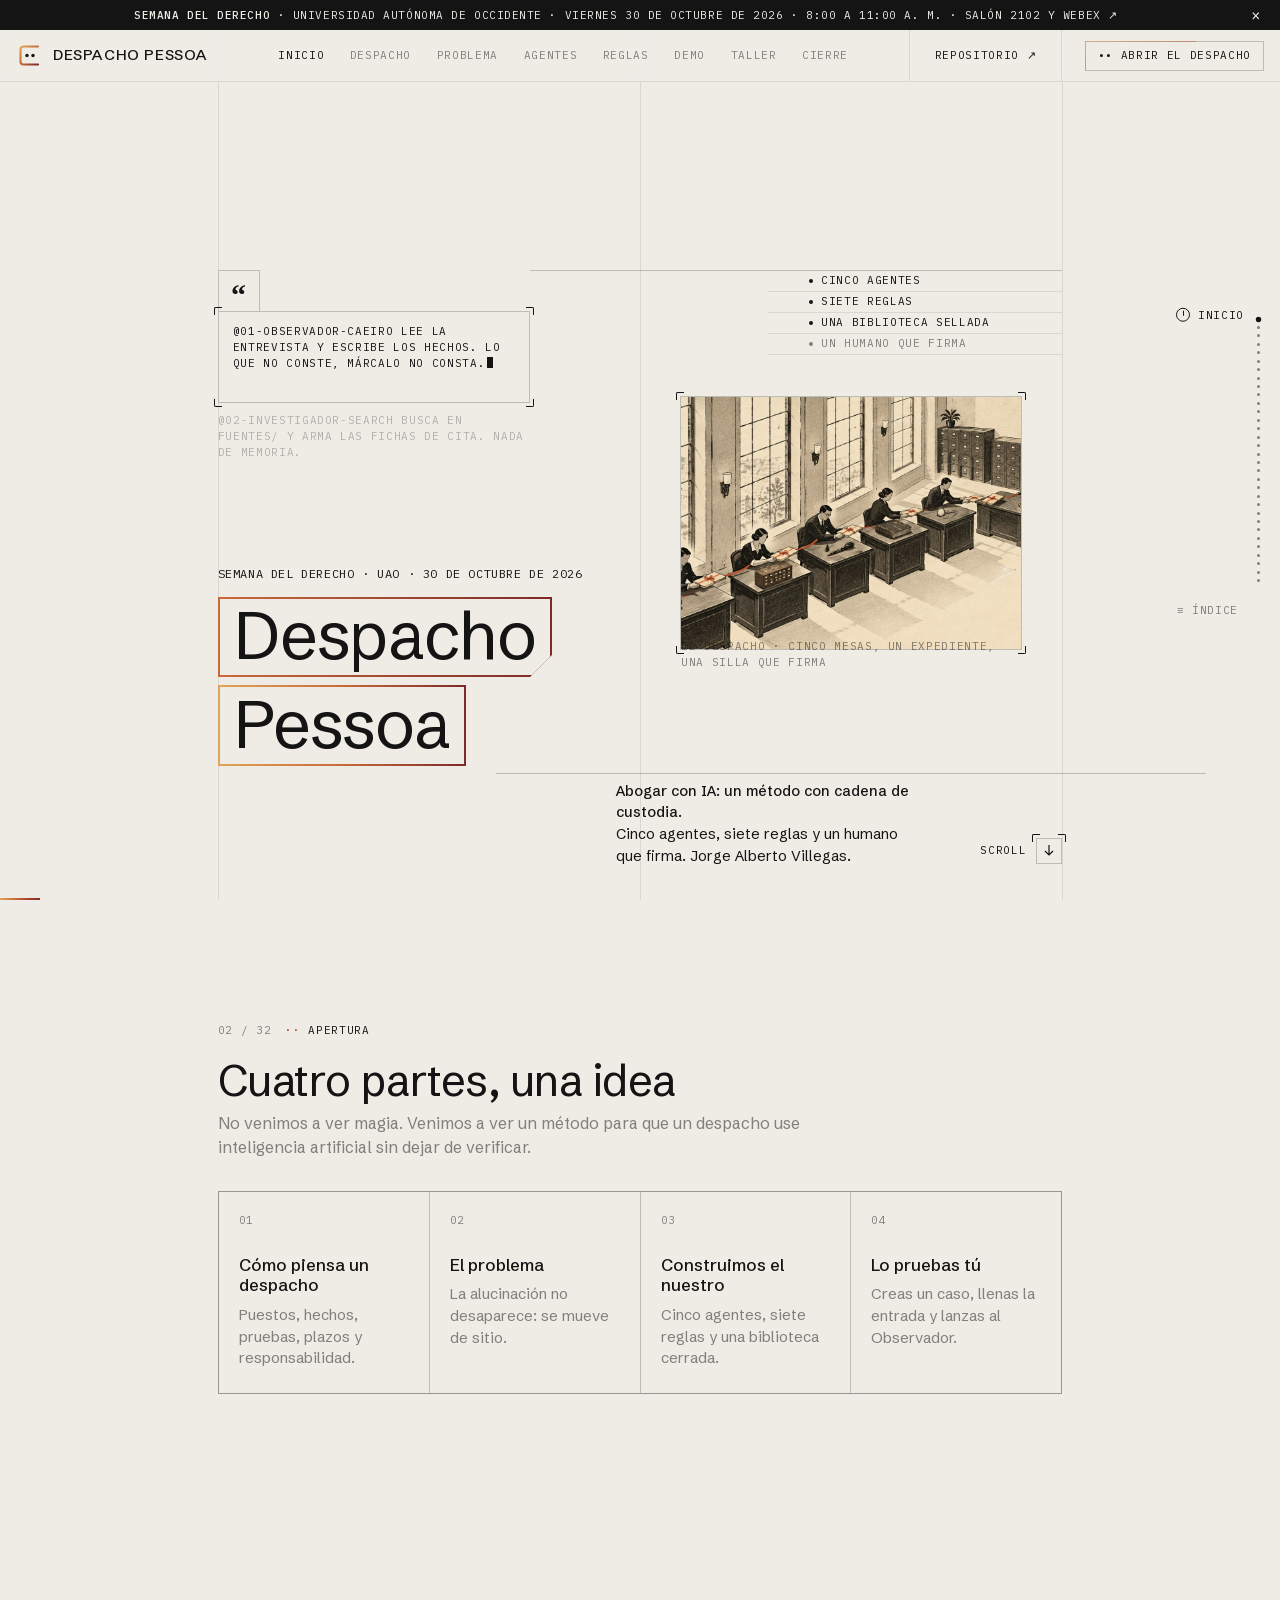
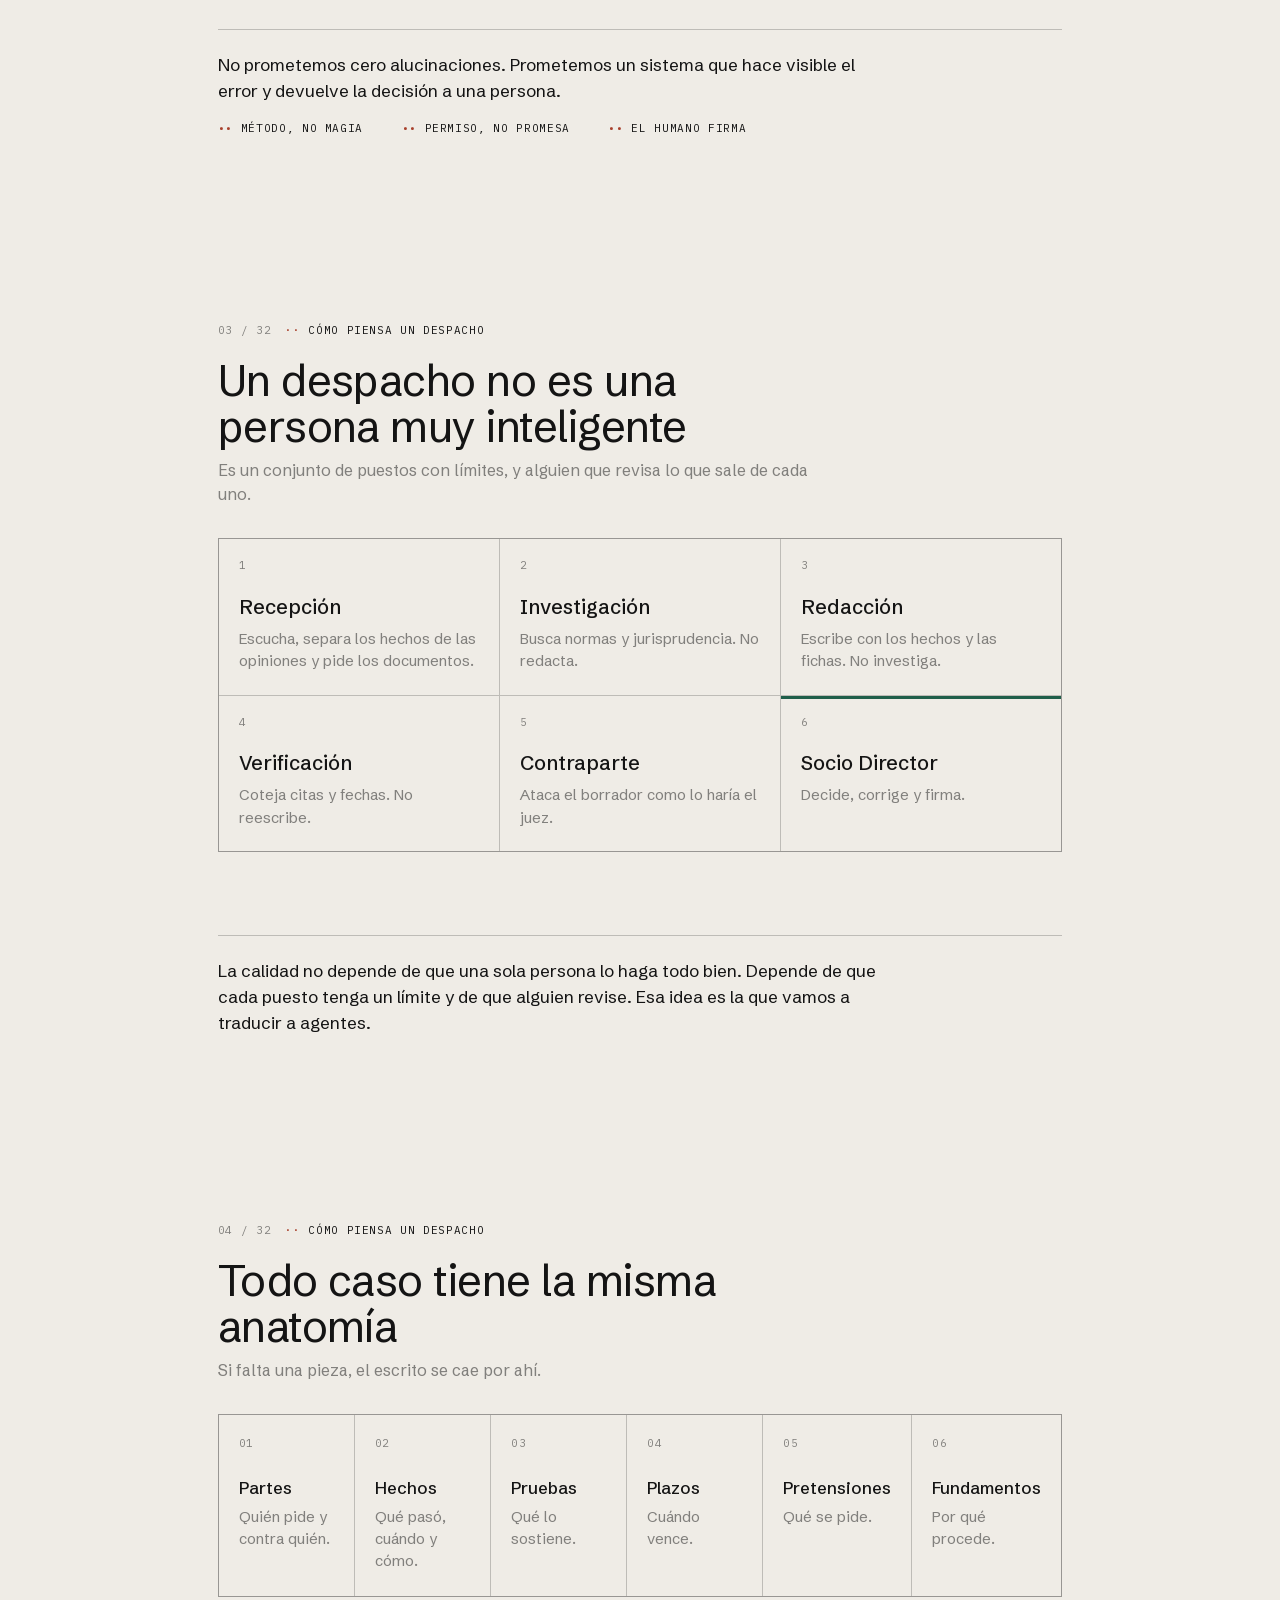
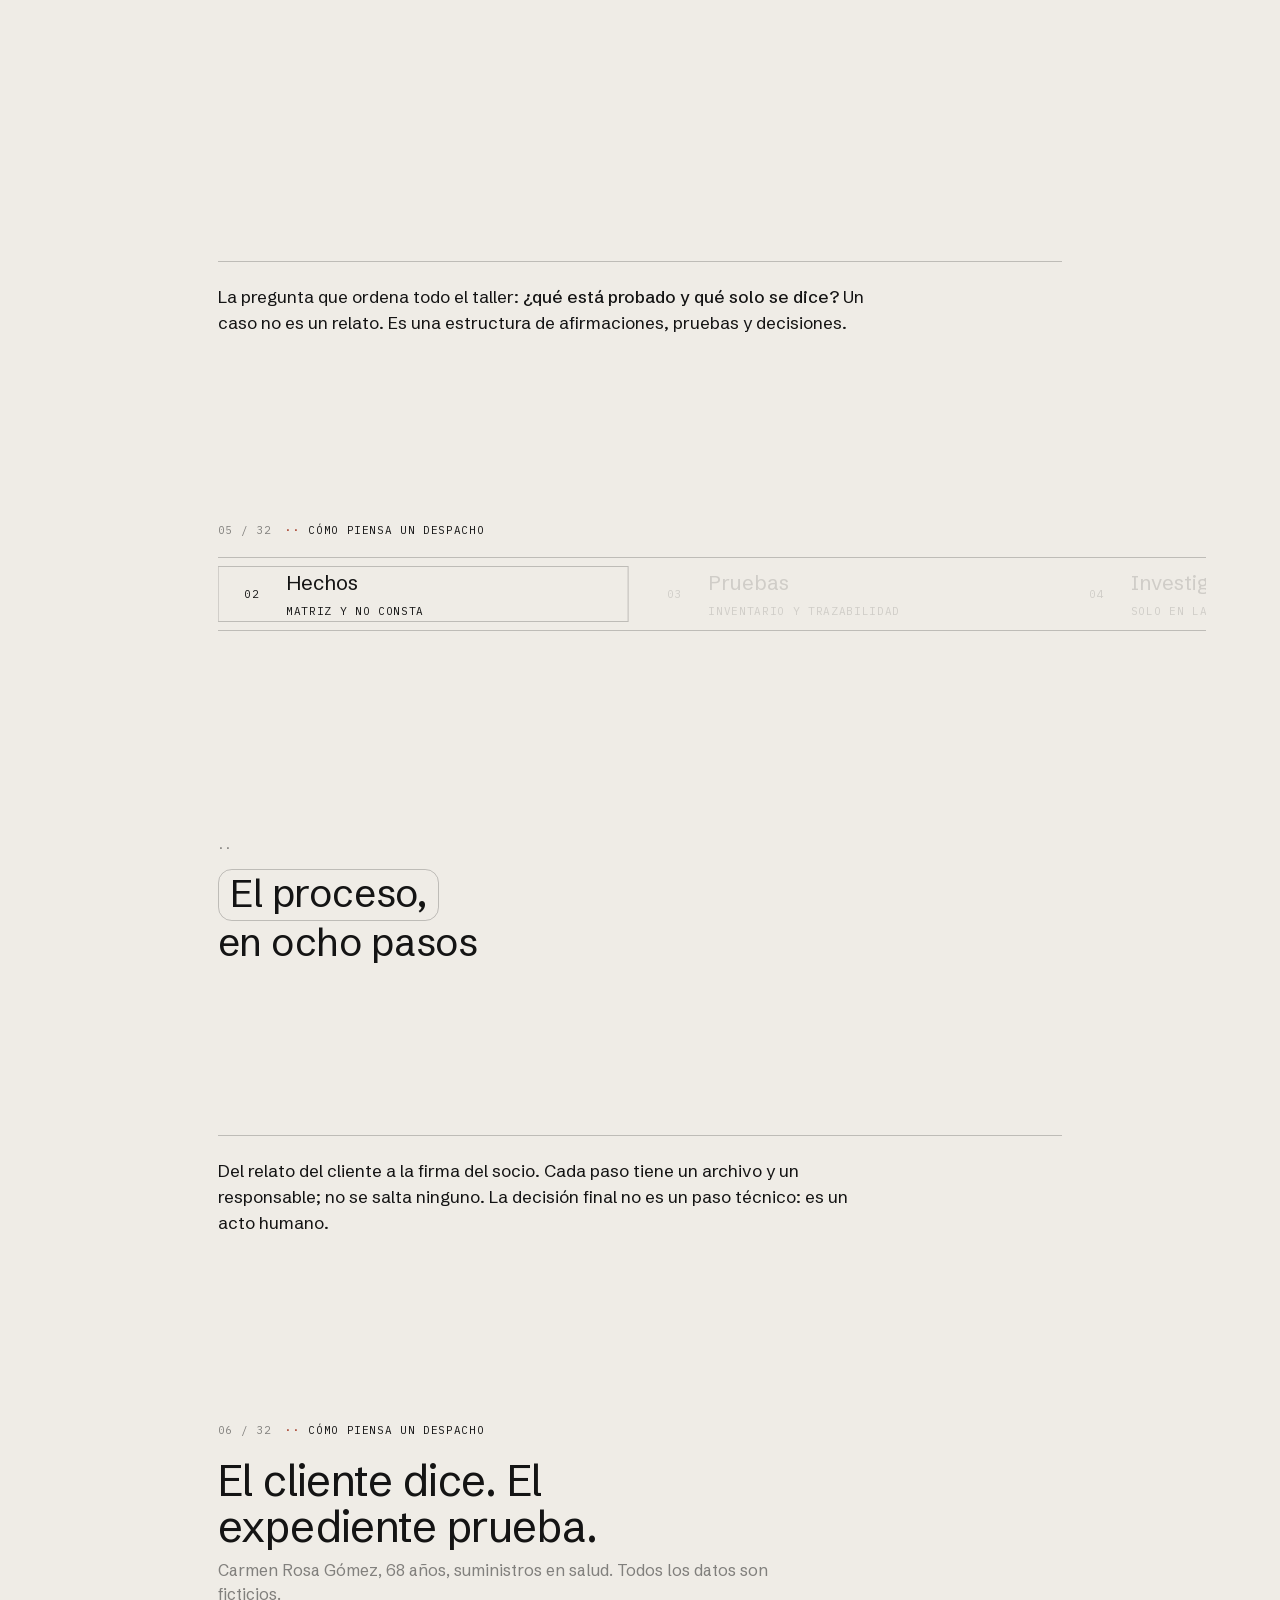
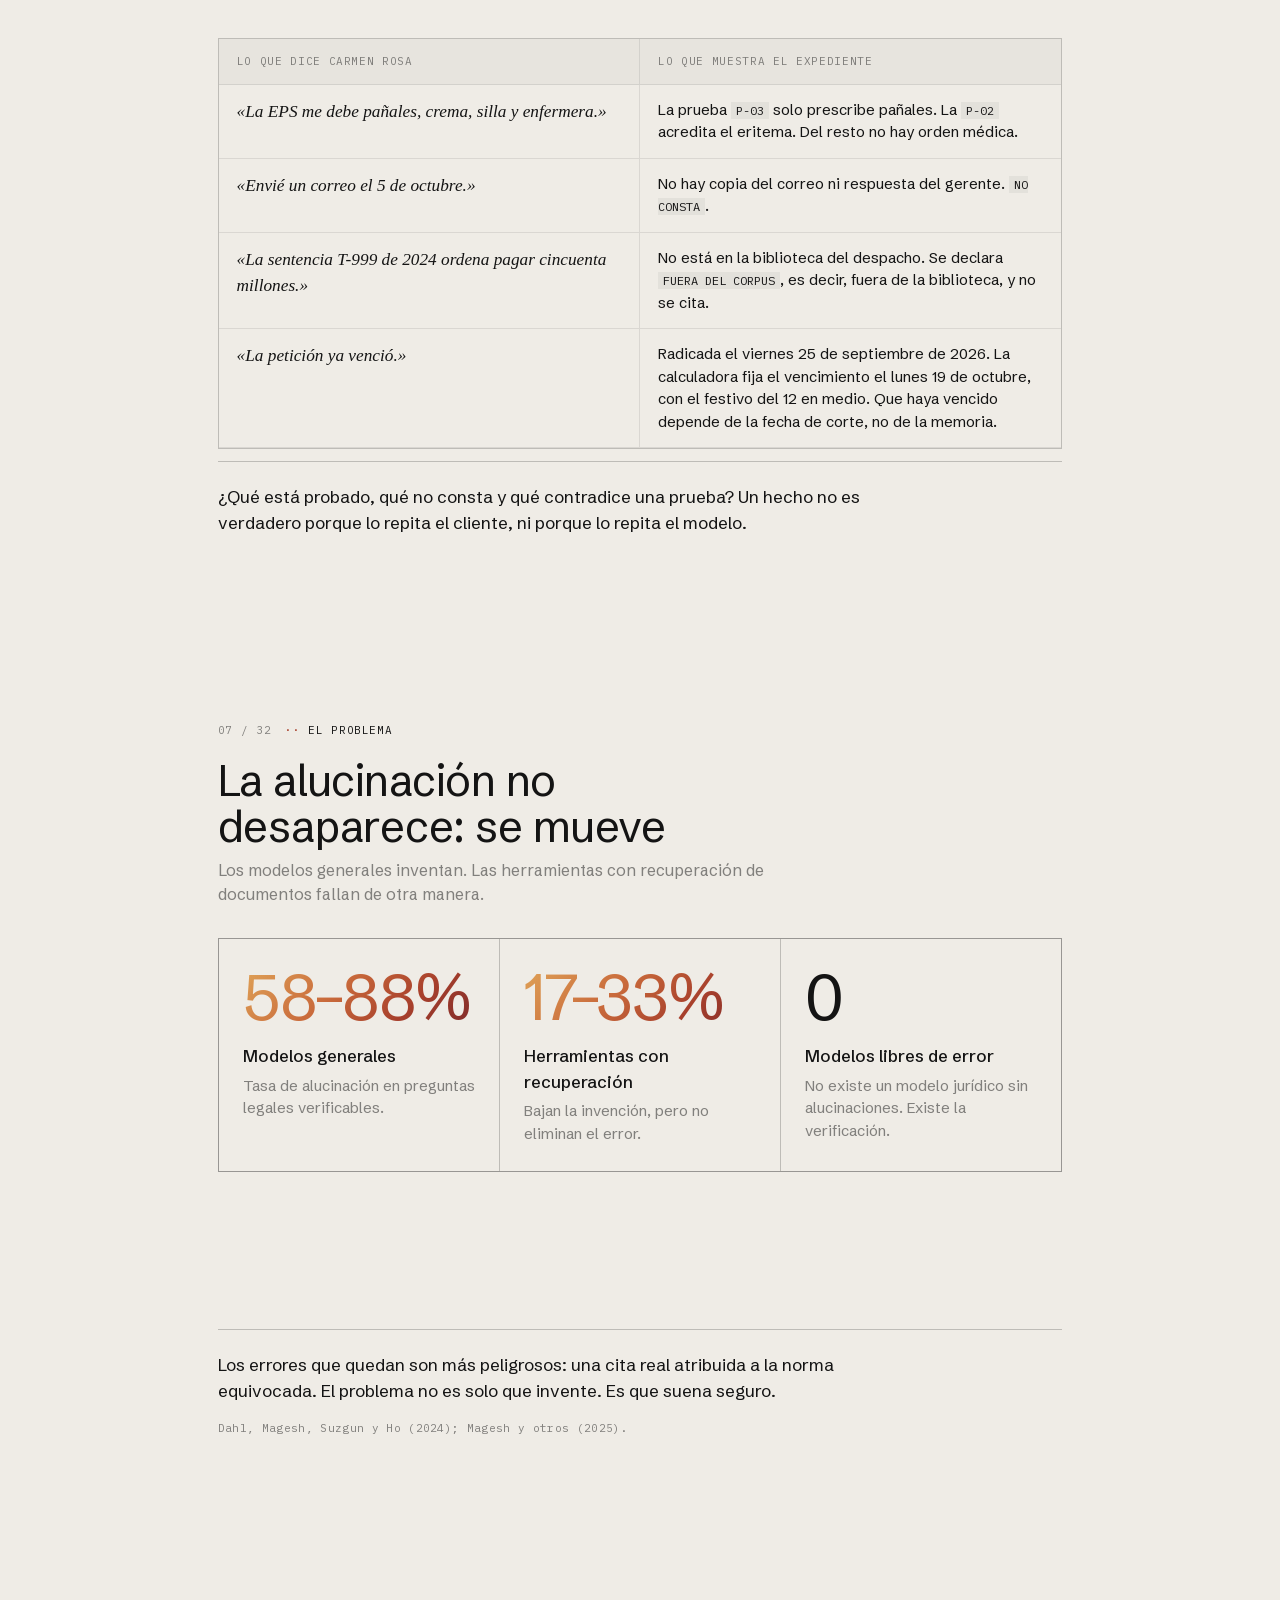
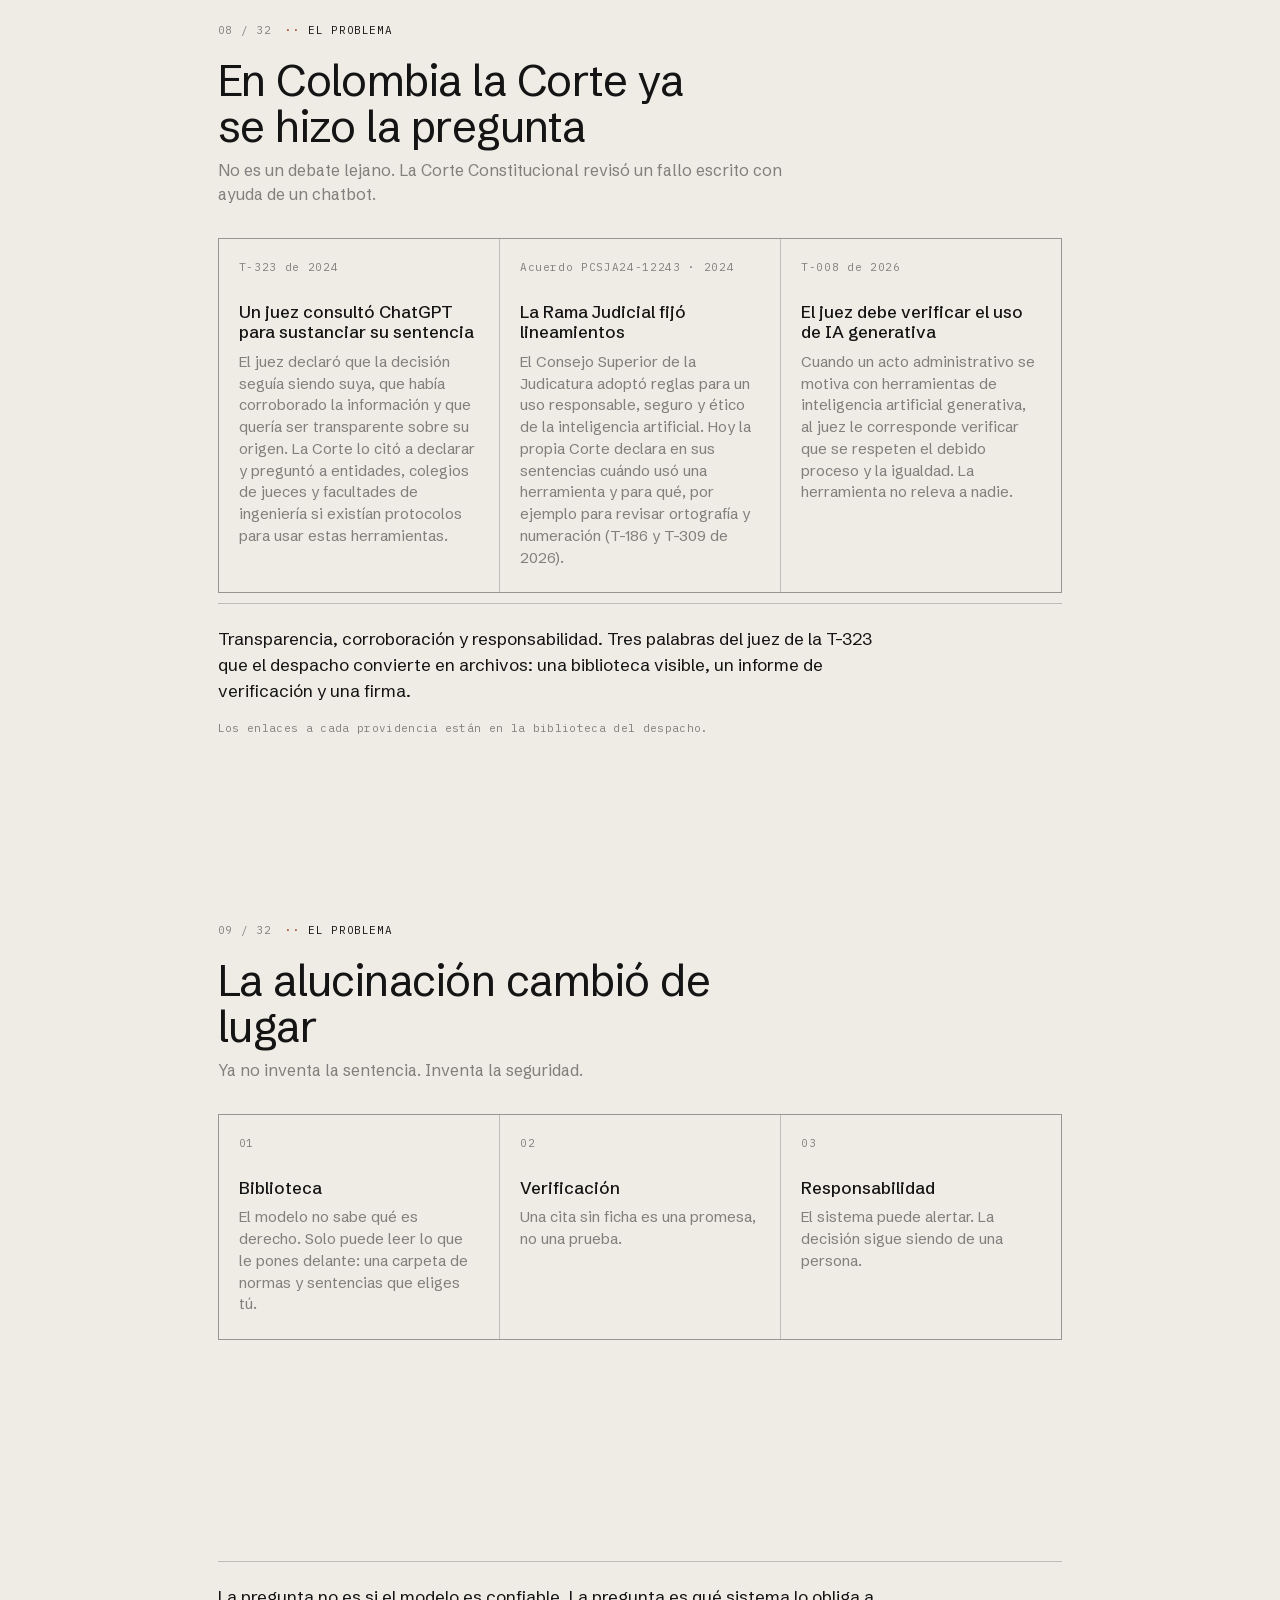
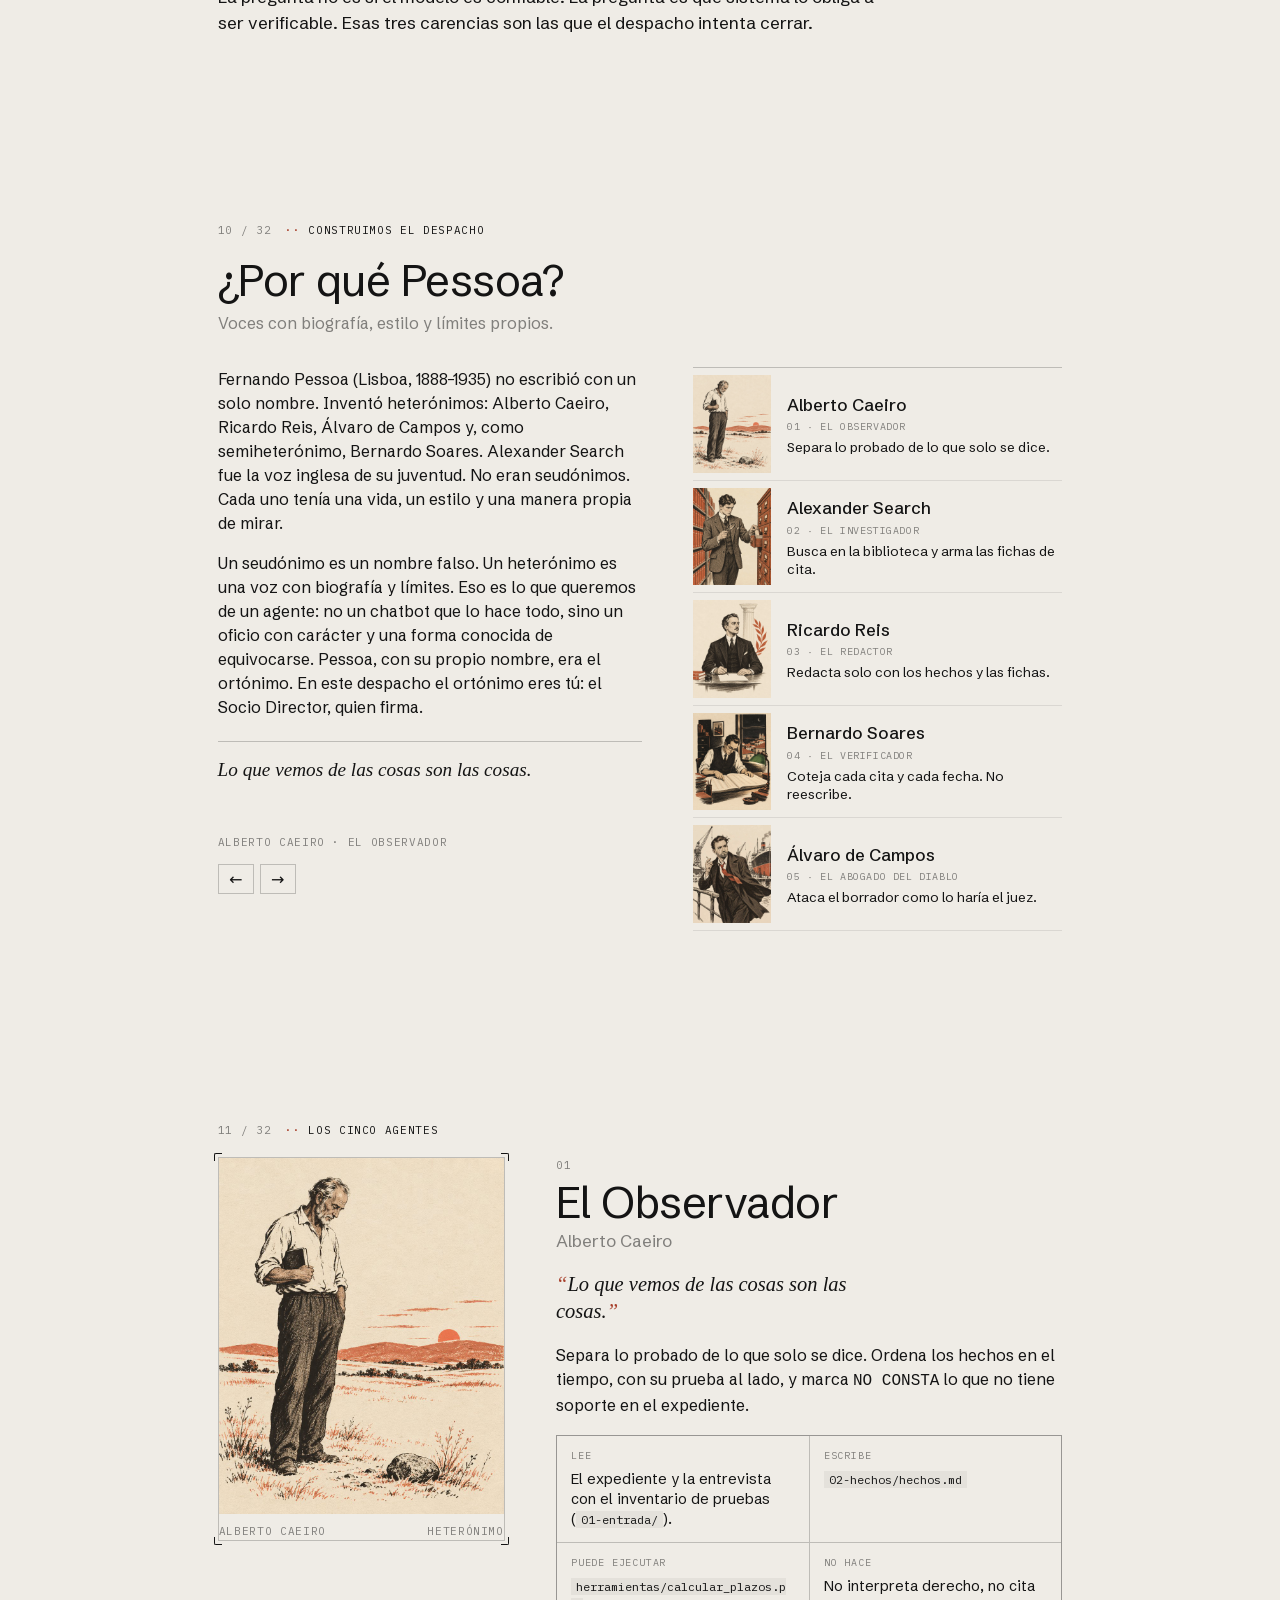
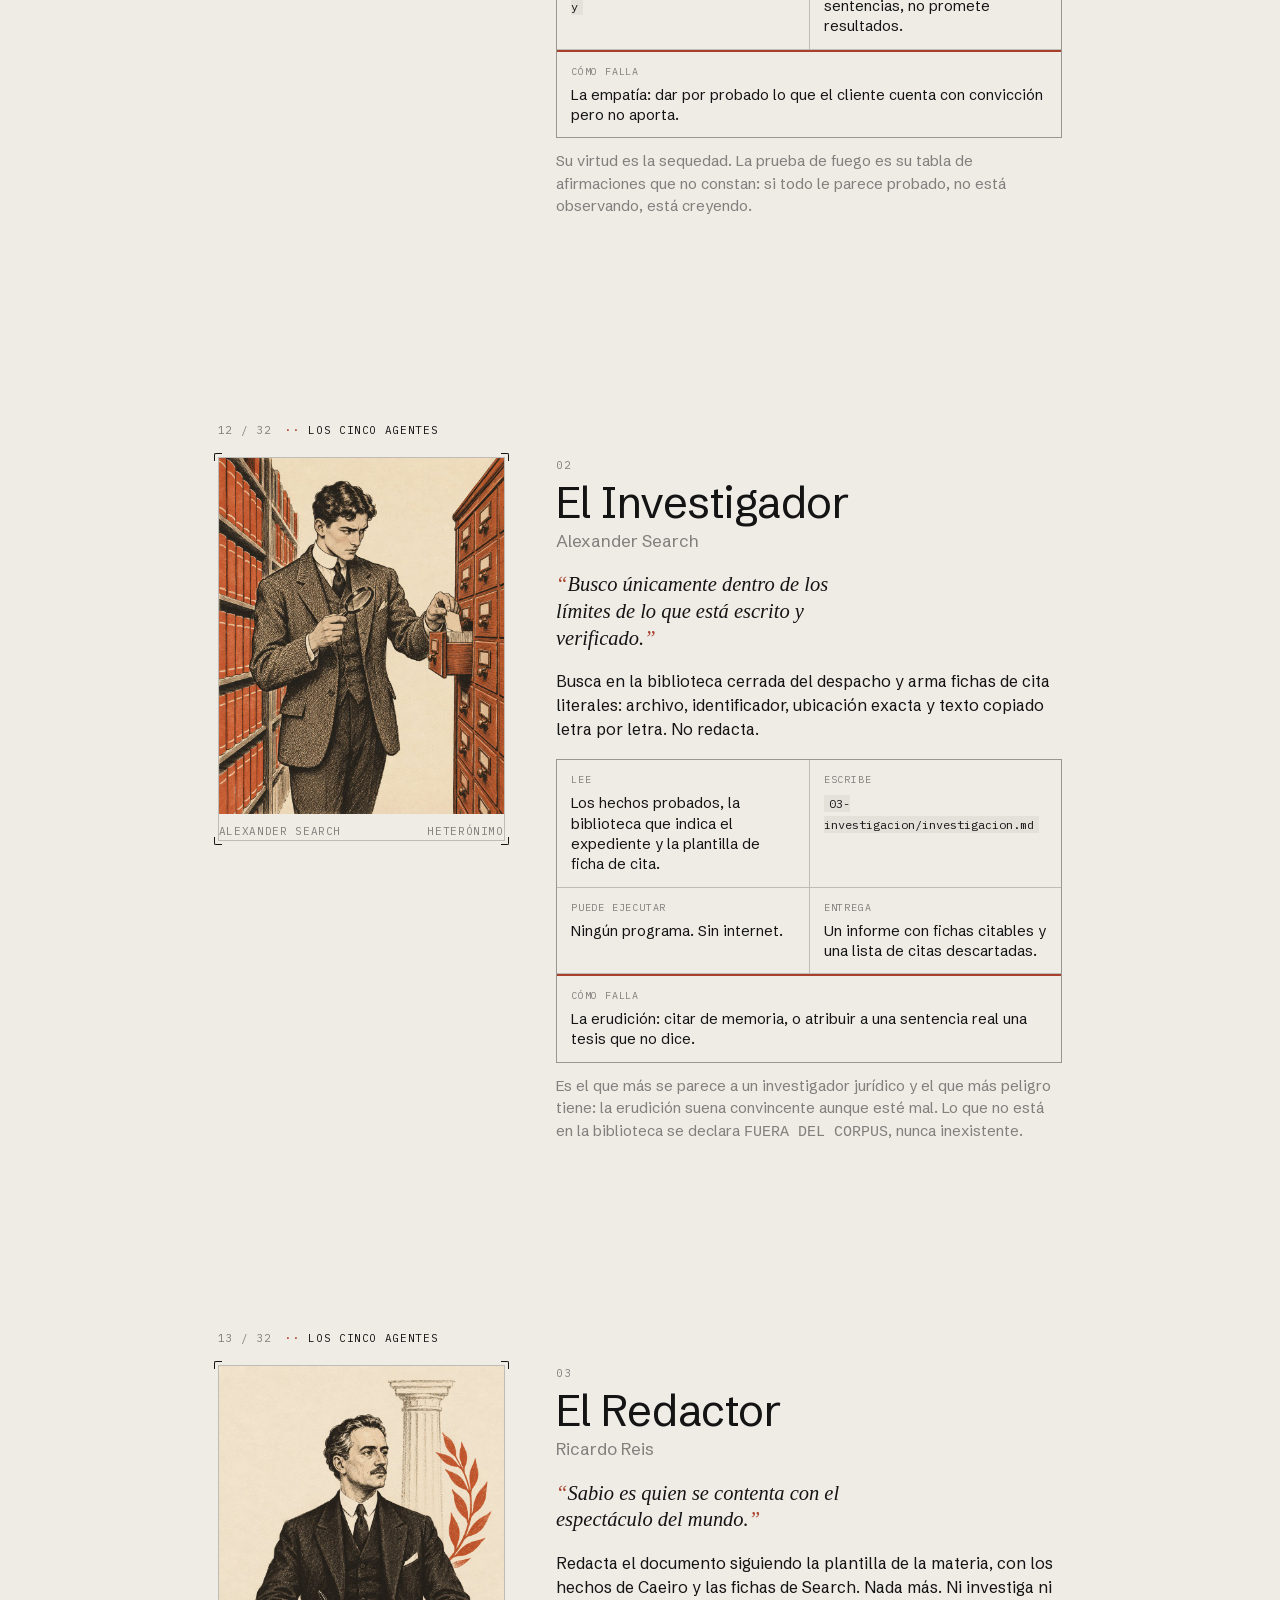
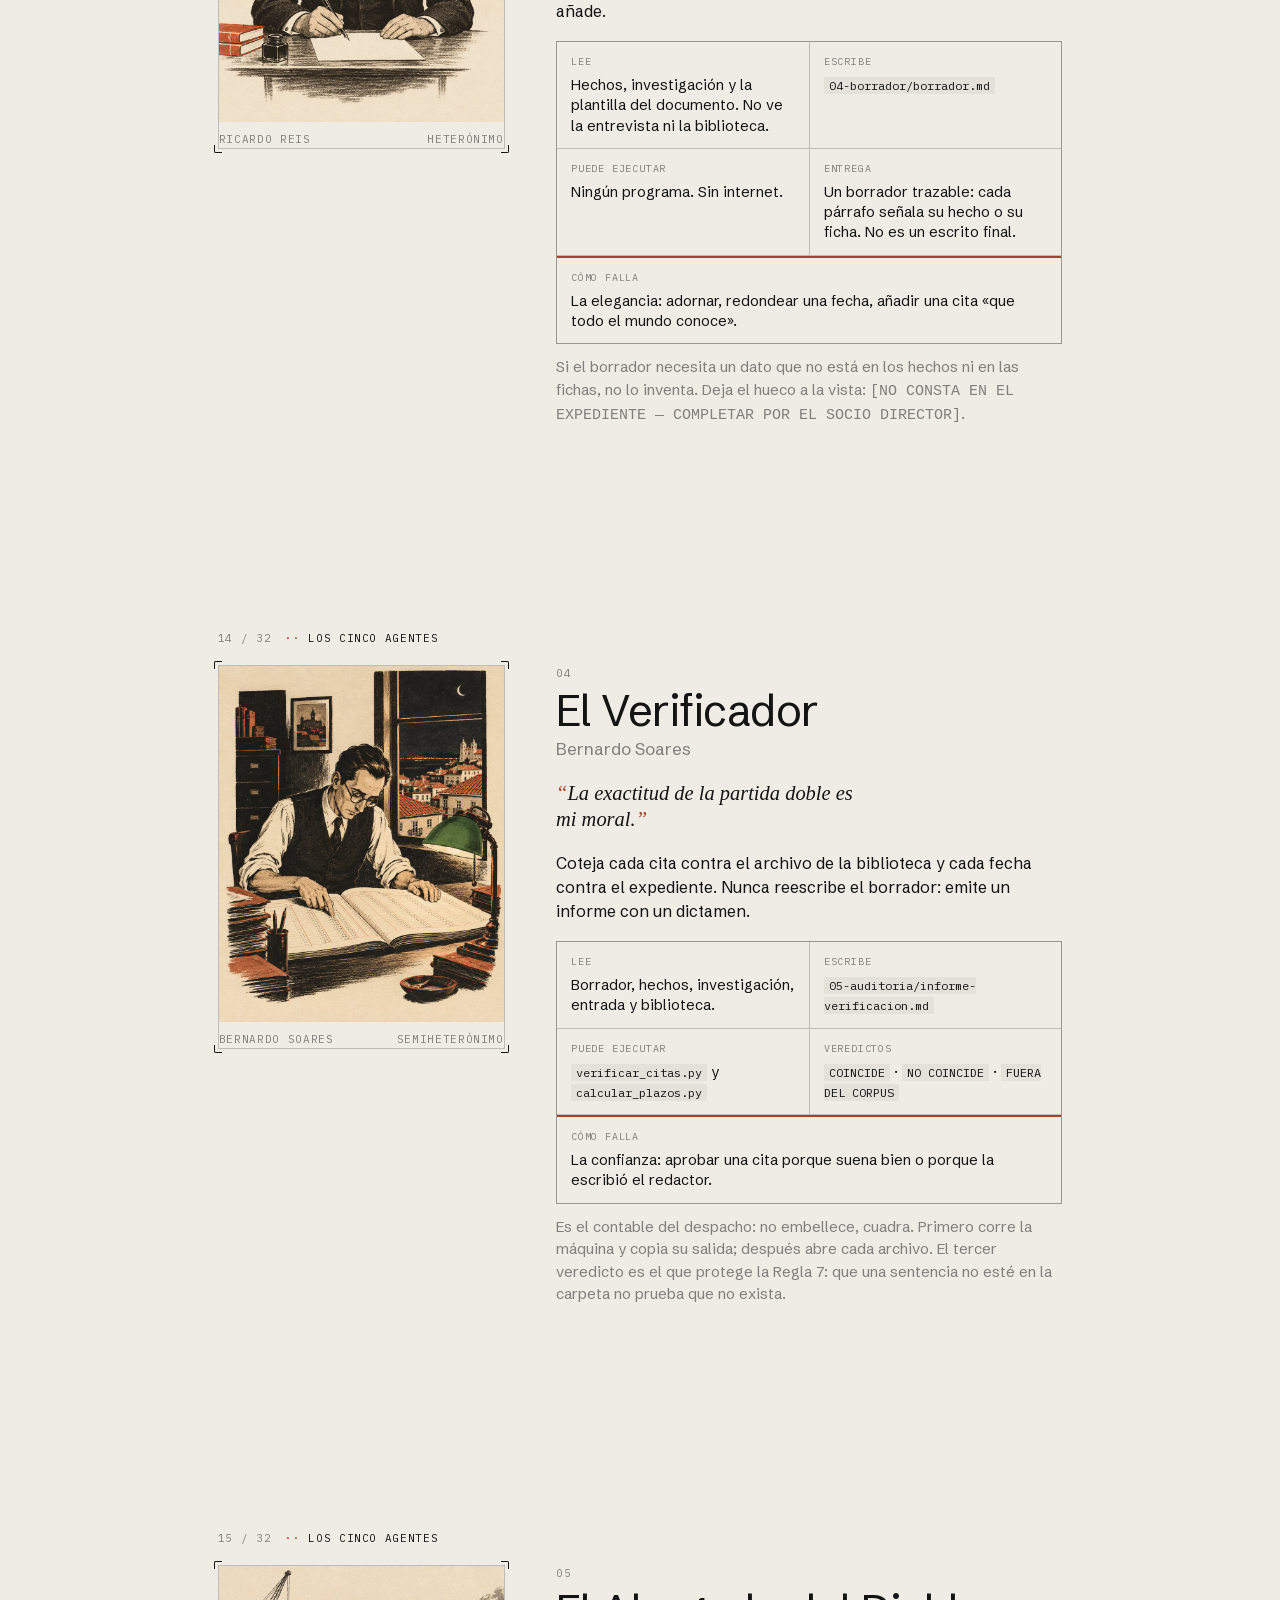
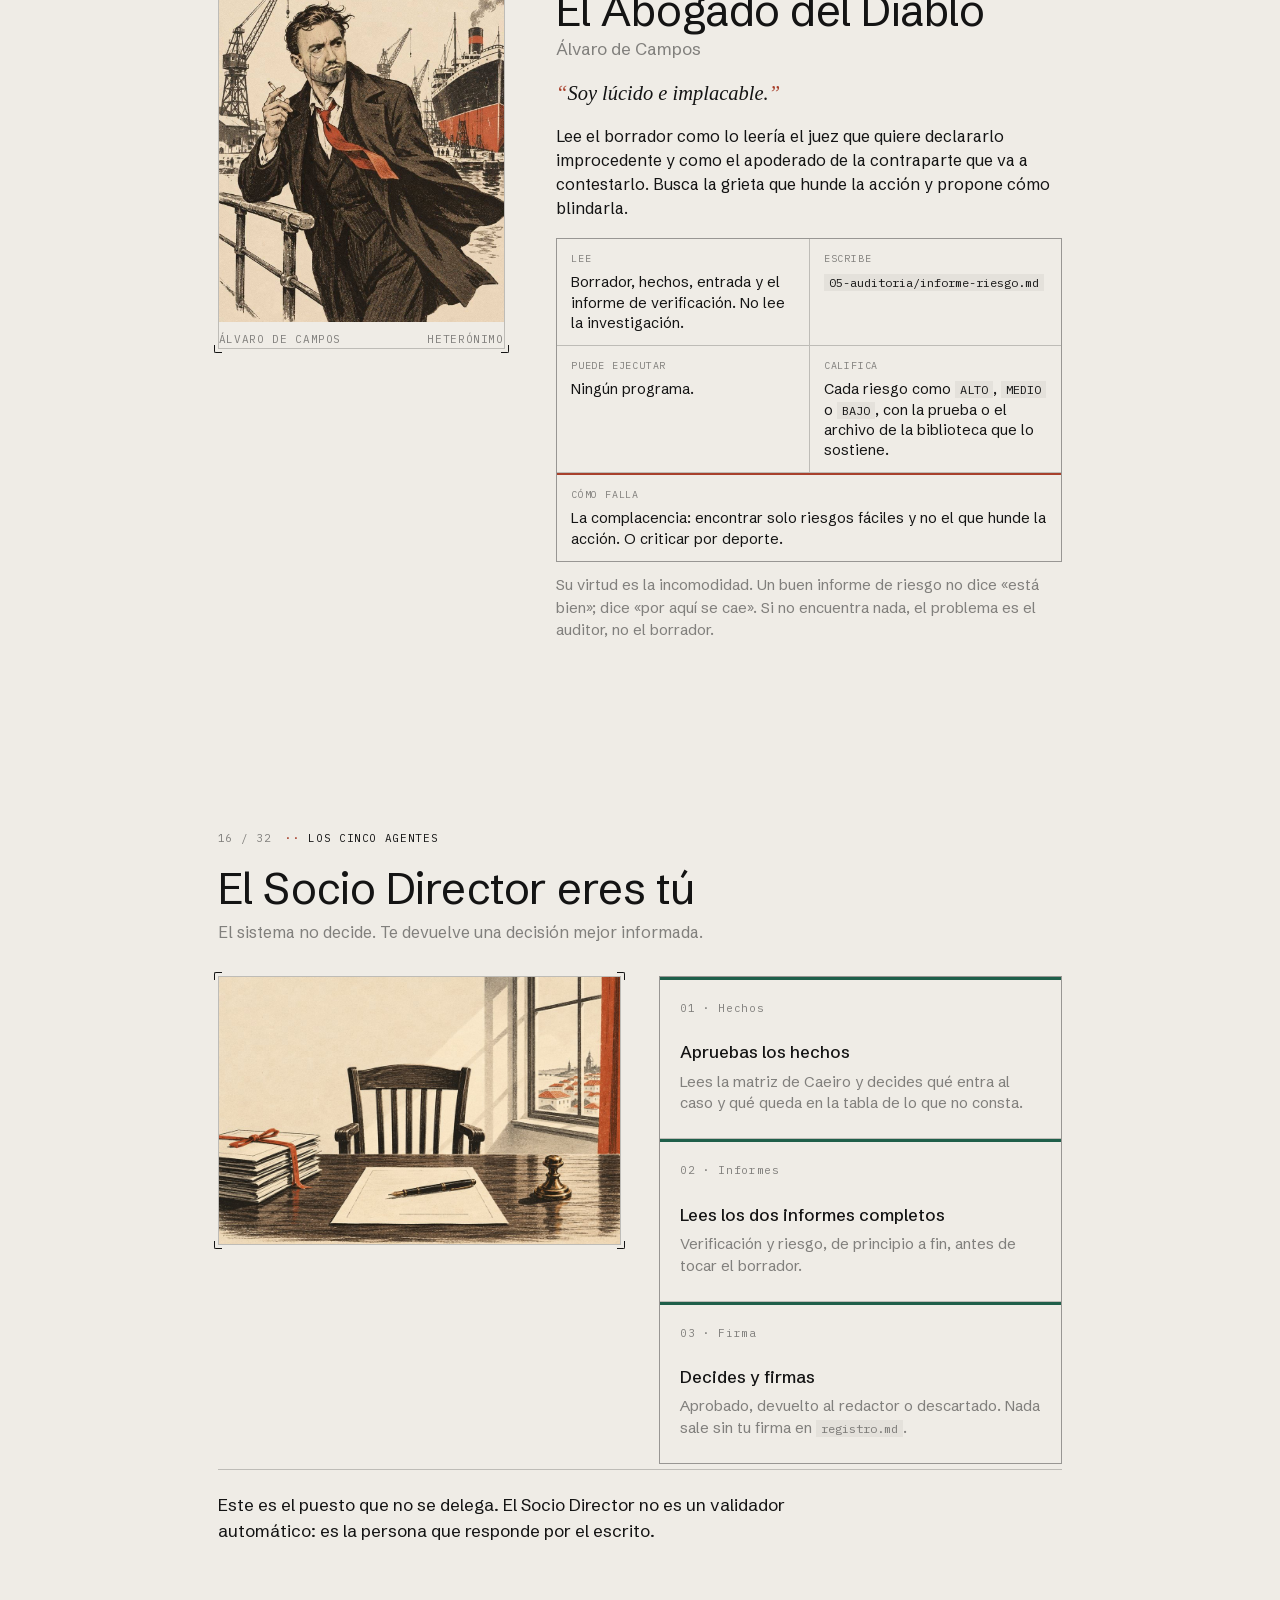
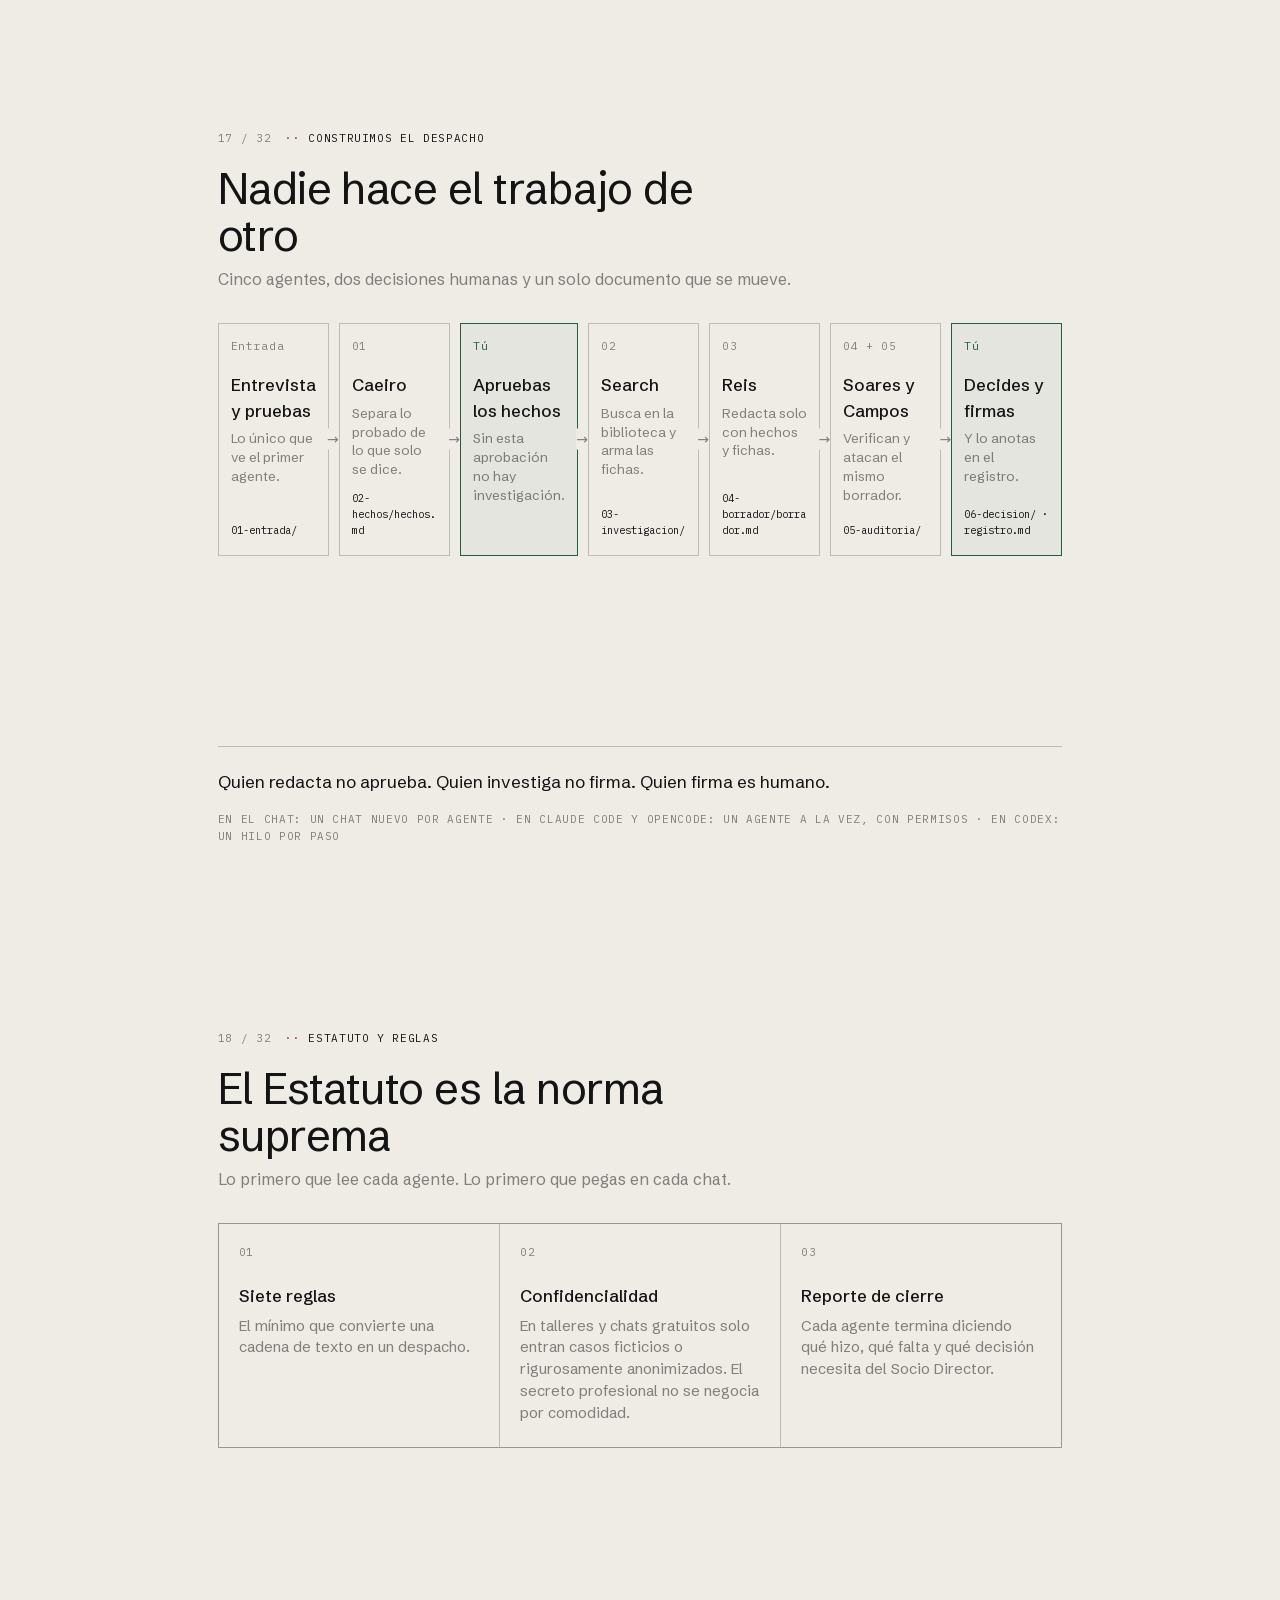
==== commit 0e8b5ca7: "Presentación: retratos en columna, reglas en tabla, pantallas nuevas y enlace del repo corregido - «" ====
--- a/web/presentacion.html
+++ b/web/presentacion.html
@@ -1,5 +1,5 @@
 <!doctype html>
-<html lang="es" data-repo="https://github.com/jorgeavillegas/despacho-pessoa-estudiantes">
+<html lang="es" data-repo="https://github.com/jorgevillegasres/despacho-pessoa-estudiantes">
 <head>
 <meta charset="utf-8">
 <meta name="viewport" content="width=device-width, initial-scale=1">
@@ -34,7 +34,7 @@
     <a href="#cifras" data-parte="El problema">Problema</a>
     <a href="#pessoa" data-parte="Los agentes">Agentes</a>
     <a href="#estatuto" data-parte="Las reglas">Reglas</a>
-    <a href="#demo-permiso" data-parte="Demostración">Demo</a>
+    <a href="#como-abrir" data-parte="Demostración">Demo</a>
     <a href="#version-publica" data-parte="Taller">Taller</a>
     <a href="#balance" data-parte="Cierre">Cierre</a>
   </div>
@@ -156,7 +156,7 @@
         <div class="tab"><span class="num">01</span><span class="lab">Entrevista<small>Escuchar y separar</small></span></div>
         <div class="tab"><span class="num">02</span><span class="lab">Hechos<small>Matriz y NO CONSTA</small></span></div>
         <div class="tab"><span class="num">03</span><span class="lab">Pruebas<small>Inventario y trazabilidad</small></span></div>
-        <div class="tab"><span class="num">04</span><span class="lab">Investigación<small>Corpus cerrado</small></span></div>
+        <div class="tab"><span class="num">04</span><span class="lab">Investigación<small>Solo en la biblioteca</small></span></div>
         <div class="tab"><span class="num">05</span><span class="lab">Fichas<small>Cita literal, con ruta</small></span></div>
         <div class="tab"><span class="num">06</span><span class="lab">Borrador<small>Solo con lo anterior</small></span></div>
         <div class="tab"><span class="num">07</span><span class="lab">Verificación<small>Cotejo cita por cita</small></span></div>
@@ -186,7 +186,7 @@
       <div><q>Envié un correo el 5 de octubre.</q></div>
       <div class="m">No hay copia del correo ni respuesta del gerente. <code>NO CONSTA</code>.</div>
       <div><q>La sentencia T-999 de 2024 ordena pagar cincuenta millones.</q></div>
-      <div class="m">No está en la biblioteca del despacho. Se declara <code>FUERA DEL CORPUS</code> y no se cita.</div>
+      <div class="m">No está en la biblioteca del despacho. Se declara <code>FUERA DEL CORPUS</code>, es decir, fuera de la biblioteca, y no se cita.</div>
       <div><q>La petición ya venció.</q></div>
       <div class="m">Radicada el viernes 25 de septiembre de 2026. La calculadora fija el vencimiento el lunes 19 de octubre, con el festivo del 12 en medio. Que haya vencido depende de la fecha de corte, no de la memoria.</div>
     </div>
@@ -225,8 +225,8 @@
       <div class="card"><div class="n">T-008 de 2026</div><h3>El juez debe verificar el uso de IA generativa</h3><p>Cuando un acto administrativo se motiva con herramientas de inteligencia artificial generativa, al juez le corresponde verificar que se respeten el debido proceso y la igualdad. La herramienta no releva a nadie.</p></div>
     </div>
     <div class="pie rv">
-      <p class="frase">Transparencia, corroboración y responsabilidad. Tres palabras del juez de la T-323 que el despacho convierte en archivos: un corpus visible, un informe de verificación y una firma.</p>
-      <span class="cite">Providencias consultadas en GMH LEX; los enlaces están en la biblioteca del despacho.</span>
+      <p class="frase">Transparencia, corroboración y responsabilidad. Tres palabras del juez de la T-323 que el despacho convierte en archivos: una biblioteca visible, un informe de verificación y una firma.</p>
+      <span class="cite">Los enlaces a cada providencia están en la biblioteca del despacho.</span>
     </div>
   </div>
 </section>
@@ -237,7 +237,7 @@
     <h2 class="rv">La alucinación cambió de lugar</h2>
     <p class="sub rv">Ya no inventa la sentencia. Inventa la seguridad.</p>
     <div class="cards c3 rv">
-      <div class="card"><div class="n">01</div><h3>Corpus</h3><p>El modelo no sabe qué es derecho. Solo puede leer lo que le pones delante.</p></div>
+      <div class="card"><div class="n">01</div><h3>Biblioteca</h3><p>El modelo no sabe qué es derecho. Solo puede leer lo que le pones delante: una carpeta de normas y sentencias que eliges tú.</p></div>
       <div class="card"><div class="n">02</div><h3>Verificación</h3><p>Una cita sin ficha es una promesa, no una prueba.</p></div>
       <div class="card"><div class="n">03</div><h3>Responsabilidad</h3><p>El sistema puede alertar. La decisión sigue siendo de una persona.</p></div>
     </div>
@@ -264,11 +264,11 @@
         </div>
       </div>
       <div class="retratos">
-        <figure><img src="assets/img/caeiro.jpg" alt="Alberto Caeiro, el Observador: un hombre mayor en un campo mirando una piedra."><figcaption><b>Caeiro</b>Observador</figcaption></figure>
-        <figure><img src="assets/img/search.jpg" alt="Alexander Search, el Investigador: un joven con lupa ante un fichero de biblioteca."><figcaption><b>Search</b>Investigador</figcaption></figure>
-        <figure><img src="assets/img/reis.jpg" alt="Ricardo Reis, el Redactor: un médico poeta sentado ante un escritorio con pluma."><figcaption><b>Reis</b>Redactor</figcaption></figure>
-        <figure><img src="assets/img/soares.jpg" alt="Bernardo Soares, el Verificador: un contable con gafas redondas sobre un libro mayor."><figcaption><b>Soares</b>Verificador</figcaption></figure>
-        <figure><img src="assets/img/campos.jpg" alt="Álvaro de Campos, el Abogado del Diablo: un ingeniero naval con monóculo en un muelle."><figcaption><b>Campos</b>Abogado del Diablo</figcaption></figure>
+        <figure><img src="assets/img/caeiro.jpg" alt="Alberto Caeiro, el Observador: un hombre mayor en un campo mirando una piedra."><figcaption><b>Alberto Caeiro</b>01 · El Observador<small>Separa lo probado de lo que solo se dice.</small></figcaption></figure>
+        <figure><img src="assets/img/search.jpg" alt="Alexander Search, el Investigador: un joven con lupa ante un fichero de biblioteca."><figcaption><b>Alexander Search</b>02 · El Investigador<small>Busca en la biblioteca y arma las fichas de cita.</small></figcaption></figure>
+        <figure><img src="assets/img/reis.jpg" alt="Ricardo Reis, el Redactor: un médico poeta sentado ante un escritorio con pluma."><figcaption><b>Ricardo Reis</b>03 · El Redactor<small>Redacta solo con los hechos y las fichas.</small></figcaption></figure>
+        <figure><img src="assets/img/soares.jpg" alt="Bernardo Soares, el Verificador: un contable con gafas redondas sobre un libro mayor."><figcaption><b>Bernardo Soares</b>04 · El Verificador<small>Coteja cada cita y cada fecha. No reescribe.</small></figcaption></figure>
+        <figure><img src="assets/img/campos.jpg" alt="Álvaro de Campos, el Abogado del Diablo: un hombre de abrigo y corbata roja, con un cigarrillo, apoyado en la baranda de un muelle con grúas y un vapor al fondo."><figcaption><b>Álvaro de Campos</b>05 · El Abogado del Diablo<small>Ataca el borrador como lo haría el juez.</small></figcaption></figure>
       </div>
     </div>
   </div>
@@ -316,7 +316,7 @@
         <p class="cita">Busco únicamente dentro de los límites de lo que está escrito y verificado.</p>
         <p class="oficio">Busca en la biblioteca cerrada del despacho y arma fichas de cita literales: archivo, identificador, ubicación exacta y texto copiado letra por letra. No redacta.</p>
         <div class="datos">
-          <div><div class="k">Lee</div><div class="v">Los hechos probados, el corpus que indica el expediente y la plantilla de ficha de cita.</div></div>
+          <div><div class="k">Lee</div><div class="v">Los hechos probados, la biblioteca que indica el expediente y la plantilla de ficha de cita.</div></div>
           <div><div class="k">Escribe</div><div class="v"><code>03-investigacion/investigacion.md</code></div></div>
           <div><div class="k">Puede ejecutar</div><div class="v">Ningún programa. Sin internet.</div></div>
           <div><div class="k">Entrega</div><div class="v">Un informe con fichas citables y una lista de citas descartadas.</div></div>
@@ -343,7 +343,7 @@
         <p class="cita">Sabio es quien se contenta con el espectáculo del mundo.</p>
         <p class="oficio">Redacta el documento siguiendo la plantilla de la materia, con los hechos de Caeiro y las fichas de Search. Nada más. Ni investiga ni añade.</p>
         <div class="datos">
-          <div><div class="k">Lee</div><div class="v">Hechos, investigación y la plantilla del documento. No ve la entrevista ni el corpus.</div></div>
+          <div><div class="k">Lee</div><div class="v">Hechos, investigación y la plantilla del documento. No ve la entrevista ni la biblioteca.</div></div>
           <div><div class="k">Escribe</div><div class="v"><code>04-borrador/borrador.md</code></div></div>
           <div><div class="k">Puede ejecutar</div><div class="v">Ningún programa. Sin internet.</div></div>
           <div><div class="k">Entrega</div><div class="v">Un borrador trazable: cada párrafo señala su hecho o su ficha. No es un escrito final.</div></div>
@@ -368,9 +368,9 @@
         <h2>El Verificador</h2>
         <p class="nombre">Bernardo Soares</p>
         <p class="cita">La exactitud de la partida doble es mi moral.</p>
-        <p class="oficio">Coteja cada cita contra el archivo del corpus y cada fecha contra el expediente. Nunca reescribe el borrador: emite un informe con un dictamen.</p>
+        <p class="oficio">Coteja cada cita contra el archivo de la biblioteca y cada fecha contra el expediente. Nunca reescribe el borrador: emite un informe con un dictamen.</p>
         <div class="datos">
-          <div><div class="k">Lee</div><div class="v">Borrador, hechos, investigación, entrada y corpus.</div></div>
+          <div><div class="k">Lee</div><div class="v">Borrador, hechos, investigación, entrada y biblioteca.</div></div>
           <div><div class="k">Escribe</div><div class="v"><code>05-auditoria/informe-verificacion.md</code></div></div>
           <div><div class="k">Puede ejecutar</div><div class="v"><code>verificar_citas.py</code> y <code>calcular_plazos.py</code></div></div>
           <div><div class="k">Veredictos</div><div class="v"><code>COINCIDE</code> · <code>NO COINCIDE</code> · <code>FUERA DEL CORPUS</code></div></div>
@@ -387,7 +387,7 @@
     <div class="kicker rv"><span class="num"></span><span class="parte">Los cinco agentes</span></div>
     <div class="agente rv">
       <div class="retrato frame"><i class="c"></i>
-        <img src="assets/img/campos.jpg" alt="Álvaro de Campos, el Abogado del Diablo, con monóculo y corbata suelta, apoyado en la baranda de un muelle con grúas al fondo.">
+        <img src="assets/img/campos.jpg" alt="Álvaro de Campos, el Abogado del Diablo, con abrigo oscuro, corbata roja y un cigarrillo, apoyado en la baranda de un muelle; detrás, grúas y un vapor con la chimenea roja.">
         <div class="pie-img m11 dim"><span>Álvaro de Campos</span><span>Heterónimo</span></div>
       </div>
       <div class="ficha">
@@ -400,7 +400,7 @@
           <div><div class="k">Lee</div><div class="v">Borrador, hechos, entrada y el informe de verificación. No lee la investigación.</div></div>
           <div><div class="k">Escribe</div><div class="v"><code>05-auditoria/informe-riesgo.md</code></div></div>
           <div><div class="k">Puede ejecutar</div><div class="v">Ningún programa.</div></div>
-          <div><div class="k">Califica</div><div class="v">Cada riesgo como <code>ALTO</code>, <code>MEDIO</code> o <code>BAJO</code>, con la prueba o el archivo del corpus que lo sostiene.</div></div>
+          <div><div class="k">Califica</div><div class="v">Cada riesgo como <code>ALTO</code>, <code>MEDIO</code> o <code>BAJO</code>, con la prueba o el archivo de la biblioteca que lo sostiene.</div></div>
           <div class="falla"><div class="k">Cómo falla</div><div class="v">La complacencia: encontrar solo riesgos fáciles y no el que hunde la acción. O criticar por deporte.</div></div>
         </div>
         <p class="lema">Su virtud es la incomodidad. Un buen informe de riesgo no dice «está bien»; dice «por aquí se cae». Si no encuentra nada, el problema es el auditor, no el borrador.</p>
@@ -438,7 +438,7 @@
       <div class="paso"><div class="n">Entrada</div><h3>Entrevista y pruebas</h3><p>Lo único que ve el primer agente.</p><code>01-entrada/</code></div>
       <div class="paso"><div class="n">01</div><h3>Caeiro</h3><p>Separa lo probado de lo que solo se dice.</p><code>02-hechos/hechos.md</code></div>
       <div class="paso humano"><div class="n">Tú</div><h3>Apruebas los hechos</h3><p>Sin esta aprobación no hay investigación.</p></div>
-      <div class="paso"><div class="n">02</div><h3>Search</h3><p>Busca en el corpus y arma las fichas.</p><code>03-investigacion/</code></div>
+      <div class="paso"><div class="n">02</div><h3>Search</h3><p>Busca en la biblioteca y arma las fichas.</p><code>03-investigacion/</code></div>
       <div class="paso"><div class="n">03</div><h3>Reis</h3><p>Redacta solo con hechos y fichas.</p><code>04-borrador/borrador.md</code></div>
       <div class="paso"><div class="n">04 + 05</div><h3>Soares y Campos</h3><p>Verifican y atacan el mismo borrador.</p><code>05-auditoria/</code></div>
       <div class="paso humano"><div class="n">Tú</div><h3>Decides y firmas</h3><p>Y lo anotas en el registro.</p><code>06-decision/ · registro.md</code></div>
@@ -467,68 +467,39 @@
   </div>
 </section>
 
-<section class="slide" id="siete-reglas" data-parte="Las reglas" data-titulo="Siete reglas, tres formas de cumplirlas">
+<section class="slide" id="siete-reglas" data-parte="Las reglas" data-titulo="Las siete reglas y quién las hace cumplir">
   <div class="inner">
     <div class="kicker rv"><span class="num"></span><span class="parte">Estatuto y reglas</span></div>
-    <h2 class="rv">Siete reglas, tres formas de cumplirlas</h2>
-    <p class="sub rv">No todas se cumplen igual. Saber cuál es cuál cambia el diseño.</p>
-    <div class="reglas rv">
-      <div class="card"><div class="n">Regla 1</div><h3>Corpus cerrado</h3><p>Solo existe lo que está en <code>fuentes/</code>.</p><div class="badge-row badge-wrap"><span class="badge programa">Programa</span> <span class="badge instruccion">Instrucción</span></div></div>
-      <div class="card"><div class="n">Regla 2</div><h3>Ficha de cita obligatoria</h3><p>Ninguna cita entra sin archivo, ubicación y texto literal.</p><div class="badge-wrap"><span class="badge programa">Programa</span></div></div>
-      <div class="card"><div class="n">Regla 3</div><h3>NO CONSTA ante la duda</h3><p>Lo que no está en las pruebas no se afirma.</p><div class="badge-wrap"><span class="badge instruccion">Instrucción</span> <span class="badge tu">Tú</span></div></div>
-      <div class="card"><div class="n">Regla 4</div><h3>Quien redacta no aprueba</h3><p>Cada agente lee y escribe solo lo suyo.</p><div class="badge-wrap"><span class="badge programa">Programa</span></div></div>
-      <div class="card"><div class="n">Regla 5</div><h3>Plazos con herramienta</h3><p>Los días hábiles se cuentan con la calculadora, no con el modelo.</p><div class="badge-wrap"><span class="badge programa">Programa</span> <span class="badge instruccion">Instrucción</span></div></div>
-      <div class="card"><div class="n">Regla 6</div><h3>El humano firma</h3><p>Nada sale sin la decisión del Socio Director.</p><div class="badge-wrap"><span class="badge tu">Tú</span></div></div>
-      <div class="card"><div class="n">Regla 7</div><h3>Fuera del corpus no es inexistente</h3><p>La cita se verifica en la fuente. No se declara «inexistente».</p><div class="badge-wrap"><span class="badge programa">Programa</span> <span class="badge tu">Tú</span></div></div>
-      <div class="card" style="justify-content:flex-end"><p class="m11 dim" style="color:var(--dim)">La regla 4 es la que más se ve en la demostración. La regla 6 es la que no se delega.</p></div>
-    </div>
+    <h2 class="rv">Las siete reglas</h2>
+    <p class="sub rv">Una regla escrita no se cumple sola.</p>
     <div class="leyenda rv">
-      <span><span class="badge programa">Programa</span> un programa lo impide</span>
-      <span><span class="badge instruccion">Instrucción</span> el modelo promete</span>
-      <span><span class="badge tu">Tú</span> revisas y firmas</span>
-    </div>
-    <div class="pie rv">
-      <p class="frase">Si una regla depende solo de la buena voluntad del modelo, hay que saberlo y compensarlo con revisión.</p>
-    </div>
-  </div>
-</section>
-
-<section class="slide" id="permiso" data-parte="Las reglas" data-titulo="Permiso no es lo mismo que promesa">
+      <div><span class="badge programa">Programa</span><b>Permiso:</b> un código lo impide.</div>
+      <div><span class="badge instruccion">Instrucción</span><b>Promesa:</b> se le pide al modelo; puede fallar.</div>
+      <div><span class="badge tu">Tú</span><b>Revisión:</b> tú lees y decides.</div>
+    </div>
+    <div class="tabla-reglas rv">
+      <div class="h">Regla</div><div class="h">Qué significa</div><div class="h">Quién la hace cumplir</div>
+      <div class="r"><b><span class="n">1</span>Solo existe la biblioteca</b><div class="badges"><span class="badge programa">Programa</span><span class="badge instruccion">Instrucción</span></div></div><div class="q"><span>Los agentes solo pueden citar lo que está en la carpeta <code>fuentes/</code>.</span></div><div class="c"><span>El Investigador no tiene internet y tiene orden de no citar de memoria.</span></div>
+      <div class="r"><b><span class="n">2</span>Sin ficha no hay cita</b><div class="badges"><span class="badge programa">Programa</span></div></div><div class="q"><span>Cada cita trae archivo, ubicación y texto copiado letra por letra.</span></div><div class="c"><span>El verificador de citas coteja cada ficha contra el archivo.</span></div>
+      <div class="r"><b><span class="n">3</span>Ante la duda, NO CONSTA</b><div class="badges"><span class="badge instruccion">Instrucción</span><span class="badge tu">Tú</span></div></div><div class="q"><span>Lo que no está probado en el expediente no se afirma.</span></div><div class="c"><span>Se le ordena al Observador y tú apruebas los hechos.</span></div>
+      <div class="r"><b><span class="n">4</span>Quien redacta no aprueba</b><div class="badges"><span class="badge programa">Programa</span></div></div><div class="q"><span>Cada agente lee y escribe solo su archivo.</span></div><div class="c"><span>Un programa bloquea la escritura fuera de su carpeta. Es la demostración.</span></div>
+      <div class="r"><b><span class="n">5</span>Los plazos los cuenta la calculadora</b><div class="badges"><span class="badge programa">Programa</span><span class="badge instruccion">Instrucción</span></div></div><div class="q"><span>Ningún agente cuenta días hábiles de cabeza.</span></div><div class="c"><span>Existe la calculadora; que la usen es una orden que tú compruebas.</span></div>
+      <div class="r"><b><span class="n">6</span>El humano firma</b><div class="badges"><span class="badge tu">Tú</span></div></div><div class="q"><span>Nada sale del despacho sin la decisión del Socio Director.</span></div><div class="c"><span>Es el único puesto que no se delega.</span></div>
+      <div class="r"><b><span class="n">7</span>Fuera de la biblioteca no es inexistente</b><div class="badges"><span class="badge programa">Programa</span><span class="badge tu">Tú</span></div></div><div class="q"><span>Si una sentencia no está en <code>fuentes/</code>, se dice «fuera del corpus», nunca «no existe».</span></div><div class="c"><span>El verificador la marca y tú la buscas en la fuente oficial.</span></div>
+    </div>
+    <div class="pie rv">
+      <p class="frase" style="max-width:none">Permiso, no promesa. Lo que dependa de la buena voluntad del modelo lo compensa tu revisión.</p>
+      <a class="tag" href="#" data-repo="ESTATUTO.md">Texto completo en ESTATUTO.md ↗</a>
+    </div>
+  </div>
+</section>
+
+<section class="slide" id="biblioteca" data-parte="Las reglas" data-titulo="La biblioteca es la fuente de verdad">
   <div class="inner">
     <div class="kicker rv"><span class="num"></span><span class="parte">Estatuto y reglas</span></div>
-    <h2 class="rv">Permiso no es lo mismo que promesa</h2>
-    <p class="sub rv">La diferencia entre «no puede» y «le pedimos que no lo haga».</p>
-    <div class="dos rv">
-      <div class="promesa">
-        <h3>Promesa</h3>
-        <p class="sub-h">Chat · Codex</p>
-        <ul>
-          <li>El prompt dice: «no inventes».</li>
-          <li>El rol dice: «no escribas fuera de tu archivo».</li>
-          <li>El modelo puede obedecer. O no.</li>
-        </ul>
-      </div>
-      <div class="permiso">
-        <h3>Permiso</h3>
-        <p class="sub-h">Claude Code · OpenCode</p>
-        <ul>
-          <li>Un programa compara la ruta y bloquea la escritura.</li>
-          <li>El agente no puede leer lo que no le toca.</li>
-          <li>El sistema no depende de la buena voluntad.</li>
-        </ul>
-      </div>
-    </div>
-    <div class="pie rv">
-      <p class="frase">En el chat, la separación de funciones es una promesa. En el entorno con permisos, es un permiso. No es que un modelo sea mejor: el sistema es distinto, y hay que saberlo.</p>
-    </div>
-  </div>
-</section>
-
-<section class="slide" id="biblioteca" data-parte="Las reglas" data-titulo="La biblioteca es la fuente de verdad">
-  <div class="inner">
-    <div class="kicker rv"><span class="num"></span><span class="parte">Estatuto y reglas</span></div>
-    <h2 class="rv">La biblioteca es la fuente de verdad</h2>
+    <h2 class="rv">La biblioteca es el corpus</h2>
     <p class="sub rv">El modelo no sabe derecho. Sabe leer lo que le pones delante.</p>
+    <p class="defin rv"><b>Corpus</b> es la palabra técnica para la carpeta <code>fuentes/</code>: las normas y sentencias que los agentes pueden leer y citar. Fuera de ella, para ellos, no hay derecho.</p>
     <div class="biblio rv">
       <div class="frame"><i class="c"></i><img src="assets/img/biblioteca.jpg" alt="Una sala de biblioteca cerrada con vitrinas de libros selladas con lacre rojo y un libro abierto sobre un atril."></div>
       <div>
@@ -542,13 +513,59 @@
           <div><div class="big" id="n-fuentes">24</div><div class="m11">Fuentes jurídicas</div></div>
           <div><div class="big">26</div><div class="m11">Archivos sellados con SHA-256</div></div>
         </div>
-        <p style="margin:18px 0 10px;font-size:15px;max-width:52ch">Cada archivo declara su tipo (literal, extracto, resumen o distractor), el enlace a la fuente oficial y la fecha de consulta. Las fuentes nuevas se trajeron con el conector GMH LEX y conservan el enlace al PDF de cada providencia. Los archivos marcados <code>DISTRACTOR-</code> están ahí a propósito, para entrenar el criterio del Investigador.</p>
+        <p style="margin:14px 0 10px;font-size:14.5px;max-width:52ch">Cada archivo declara su tipo, el enlace a la fuente oficial y la fecha de consulta. Los marcados <code>DISTRACTOR-</code> están ahí a propósito, para entrenar el criterio del Investigador.</p>
         <span class="cmd">python herramientas/verificar_corpus.py --comprobar</span>
       </div>
     </div>
     <div class="pie rv">
       <p class="frase">Solo existe lo que está en <code>fuentes/</code>. Lo que no está se declara fuera del corpus; nunca «inexistente». Esa distinción es jurídica, no técnica.</p>
       <span class="tag">Reglas 1 y 7</span>
+    </div>
+  </div>
+</section>
+
+<section class="slide" id="pdf-md" data-parte="Las reglas" data-titulo="De PDF a Markdown: menos tokens, mejor cita">
+  <div class="inner">
+    <div class="kicker rv"><span class="num"></span><span class="parte">Estatuto y reglas</span></div>
+    <h2 class="rv">De PDF a Markdown</h2>
+    <p class="sub rv" style="max-width:none">El modelo no lee páginas: lee tokens, y cada token se paga y ocupa sitio en la conversación.</p>
+    <div class="pdfmd rv">
+      <div>
+        <h3>Lo que trae un PDF</h3>
+        <p class="sub-h">Esquema de una sentencia descargada tal cual</p>
+        <div class="pagina">
+          <span class="ruido">REPÚBLICA DE COLOMBIA · CORTE CONSTITUCIONAL · Expediente T-0000000</span>
+          <span class="texto">… la acción de tutela procede cuando el afectado no dis-</span>
+          <span class="ruido">Página 14 de 92 · REPÚBLICA DE COLOMBIA · CORTE CONSTITUCIONAL</span>
+          <span class="texto">ponga de otro medio de defensa judicial<span class="corte">¹²</span> …</span>
+          <span class="ruido">¹² Nota al pie que cae en mitad del párrafo.</span>
+        </div>
+        <ul class="malo">
+          <li><b>Encabezados y pies</b> repetidos: se pagan una vez por página.</li>
+          <li><b>Frases partidas</b> y guiones de corte: la cita ya no coincide letra por letra.</li>
+          <li><b>Notas al pie</b> mezcladas con el texto; escaneos que el modelo no puede leer.</li>
+        </ul>
+      </div>
+      <div>
+        <h3>Lo que entra a la biblioteca</h3>
+        <p class="sub-h">Archivo .md con cabecera y fragmento</p>
+<pre class="md"><span class="k"># Corte Constitucional · SU-239 de 2024</span>
+- Enlace oficial de referencia: https://…
+- Tipo de contenido: extracto
+- Fecha de consulta: 2026-10-29
+<span class="k">## Subsidiariedad</span>
+&gt; "Cualquier persona puede acudir a la acción de
+&gt; tutela … cuando no cuente con otro mecanismo …"</pre>
+        <ul class="bueno">
+          <li><b>Solo el fragmento</b> que se va a citar, con su ubicación.</li>
+          <li><b>Texto limpio y continuo:</b> el verificador lo coteja letra por letra.</li>
+          <li><b>Cabecera con el enlace</b> y la fecha: ahí empieza la cadena de custodia.</li>
+        </ul>
+      </div>
+    </div>
+    <div class="pie rv">
+      <p class="frase" style="max-width:none">Toda la biblioteca cabe en una conversación: 24 fuentes, unos 105 mil caracteres, cerca de 27 mil tokens.</p>
+      <span class="tag">Cómo se hace: descarga el PDF oficial y guarda el enlace · extrae el texto y quita encabezados, pies y guiones de corte · guárdalo como .md con la cabecera y séllalo</span>
     </div>
   </div>
 </section>
@@ -560,7 +577,7 @@
     <p class="sub rv">La carpeta del caso es el expediente. El expediente es la fuente de verdad.</p>
     <div class="lado rv">
       <ul class="lista-h">
-        <li><code>00-expediente.md</code><span>Materia, corpus, rutas y Director.</span></li>
+        <li><code>00-expediente.md</code><span>Materia, biblioteca, rutas y Director.</span></li>
         <li><code>01-entrada/</code><span>Entrevista y pruebas. Lo único que ve Caeiro.</span></li>
         <li><code>02-hechos/hechos.md</code><span>Matriz de hechos y tabla de NO CONSTA.</span></li>
         <li><code>03-investigacion/investigacion.md</code><span>Fichas de cita y citas descartadas.</span></li>
@@ -577,35 +594,72 @@
 </section>
 
 <!-- ========== DEMOSTRACIÓN ========== -->
+<section class="slide" id="como-abrir" data-parte="Demostración" data-titulo="Cómo se abre el despacho">
+  <div class="inner">
+    <div class="kicker rv"><span class="num"></span><span class="parte">Demostración</span></div>
+    <h2 class="rv">Cómo se abre el despacho</h2>
+    <p class="sub rv">Una carpeta en tu computador y una terminal. Cinco pasos, ninguno mágico.</p>
+    <div class="pasos-num rv">
+      <ol>
+        <li><div><b>Descarga el repositorio</b><span>Clónalo con git o baja el ZIP desde GitHub y descomprímelo.</span></div></li>
+        <li><div><b>Abre una terminal en esa carpeta</b><span>En Windows: clic derecho y «Abrir en Terminal». En macOS: <code>cd</code> y arrastra la carpeta.</span></div></li>
+        <li><div><b>Crea tu caso</b><span><code>python herramientas/nuevo_caso.py</code> pregunta la materia, el nombre y cómo llamarte.</span></div></li>
+        <li><div><b>Abre el despacho</b><span>Escribe <code>claude</code>, acepta el diálogo de confianza y di «Abrir despacho». Sin instalar nada: pega los prompts de <code>prompts-chat/</code> en un chat.</span></div></li>
+        <li><div><b>Llama a los agentes, uno a la vez</b><span>Con <code>@</code> y su nombre. Lee el Reporte de Cierre de cada uno antes de llamar al siguiente.</span></div></li>
+      </ol>
+      <div class="term">
+        <div class="bar"><span>terminal · despacho-pessoa-estudiantes</span><span>sesión de ejemplo</span></div>
+<pre><span class="p">$</span> git clone https://github.com/jorgevillegasres/despacho-pessoa-estudiantes.git
+<span class="p">$</span> cd despacho-pessoa-estudiantes
+<span class="p">$</span> python herramientas/nuevo_caso.py --materia tutela --nombre "Mi primer caso"
+<span class="ok">Caso creado:</span> …/casos/mi-primer-caso
+Para abrir el despacho, escribe: Abrir despacho
+<span class="p">$</span> claude
+<span class="p">&gt;</span> Abrir despacho
+<span class="c">— Buenos días. Esta es la mesa de recepción del Despacho Pessoa.
+  ¿Cómo quiere que lo llame? ¿Prefiere tú o usted? ¿Qué caso abrimos?</span>
+<span class="p">&gt;</span> @01-observador-caeiro Lee casos/mi-primer-caso/01-entrada/entrevista-y-pruebas.md
+  y escribe casos/mi-primer-caso/02-hechos/hechos.md según tu contrato de salida.</pre>
+      </div>
+    </div>
+    <div class="pie rv">
+      <p class="frase" style="max-width:none">No exige programar. Exige una carpeta ordenada y leer lo que devuelve cada agente.</p>
+      <span class="tag">Guías paso a paso en <code>docs/guias/</code>: modo chat, Claude Code, OpenCode y Codex</span>
+    </div>
+  </div>
+</section>
+
 <section class="slide" id="demo-permiso" data-parte="Demostración" data-titulo="Demo: el permiso se ve">
   <div class="inner">
     <div class="kicker rv"><span class="num"></span><span class="parte">Demostración</span></div>
     <h2 class="rv">El permiso se ve</h2>
-    <p class="sub rv">Le pedimos a Caeiro que haga algo que no le corresponde: escribir el borrador.</p>
+    <p class="sub rv">Le pedimos al Observador algo que no le toca: escribir el borrador, que es la carpeta del Redactor. Un programa lo impide antes de que ocurra.</p>
     <div class="demo rv">
       <div class="term">
-        <div class="bar"><span>claude code · casos/caso-01-salud</span><span>hook PreToolUse</span></div>
-<pre><span class="p">$</span> @01-observador-caeiro Escribe el archivo
+        <div class="bar"><span>claude code · casos/caso-01-salud</span><span>salida real del despacho</span></div>
+<pre><span class="num-l">1</span><span class="p">&gt;</span> @01-observador-caeiro Escribe el archivo
   casos/caso-01-salud/04-borrador/borrador.md
   con el texto "prueba".
 
-<span class="bad">BLOQUEADO POR EL DESPACHO PESSOA:</span> 01-observador-caeiro
+<span class="num-l">2</span><span class="bad">BLOQUEADO POR EL DESPACHO PESSOA:</span> 01-observador-caeiro
 solo puede escribir: casos/*/02-hechos/hechos.md,
 casos/*/hechos.md. Intentó escribir
 «casos/caso-01-salud/04-borrador/borrador.md».
 <span class="k">Regla 4 del Estatuto: quien redacta no aprueba.</span>
 
-<span class="c">código de salida: 2</span></pre>
+<span class="num-l">3</span><span class="c">código de salida: 2</span></pre>
       </div>
       <div class="texto">
-        <h3>Lo que acabas de ver</h3>
-        <p>No es el modelo portándose bien. Es un programa que compara la ruta con <code>despacho/permisos.json</code> antes de escribir, y que falla cerrado: lo que no entiende, lo bloquea.</p>
-        <p class="nota">En OpenCode la regla es la misma; cambia la forma de aplicarla. En Codex y en el chat esto es una instrucción, no un permiso.</p>
-        <p class="nota">Si el bloqueo no aparece, se revisa la versión de Claude Code y el diálogo de confianza de la carpeta.</p>
-      </div>
-    </div>
-    <div class="pie rv">
-      <p class="frase">El permiso se aplica antes de escribir. La regla no depende de la buena voluntad del modelo.</p>
+        <ul class="llamadas">
+          <li><i>1</i><div><b>Lo que escribimos.</b> Una orden a Caeiro para que guarde algo en <code>04-borrador/</code>. Esa carpeta es de Reis, el Redactor.</div></li>
+          <li><i>2</i><div><b>Lo que responde el despacho.</b> Antes de guardar, un programa compara la ruta con la lista de permisos de cada agente (<code>despacho/permisos.json</code>). Caeiro solo puede escribir <code>02-hechos/hechos.md</code>. Bloquea.</div></li>
+          <li><i>3</i><div><b>El código de salida 2</b> es la señal con la que Claude Code cancela la escritura. El modelo no se portó bien: no pudo hacerlo.</div></li>
+        </ul>
+        <p class="nota" style="margin-top:14px">En OpenCode la regla se aplica por configuración. En Codex y en el chat no hay bloqueo: ahí la regla es una instrucción y la garantía es tu revisión.</p>
+      </div>
+    </div>
+    <div class="pie rv">
+      <p class="frase">Esto es un permiso, no una promesa. La regla se aplica antes de escribir y no depende de la buena voluntad del modelo.</p>
     </div>
   </div>
 </section>
@@ -614,10 +668,10 @@
   <div class="inner">
     <div class="kicker rv"><span class="num"></span><span class="parte">Demostración</span></div>
     <h2 class="rv">Un caso, de la entrada a la decisión</h2>
-    <p class="sub rv">Cinco agentes, un expediente que se va llenando. Un agente a la vez.</p>
-    <div class="flujo rv" style="grid-template-columns:repeat(5,1fr)">
+    <p class="sub rv">Cinco órdenes, una por agente y en orden. Cada uno lee lo suyo, escribe su archivo y entrega un Reporte de Cierre.</p>
+    <div class="flujo cinco rv">
       <div class="paso"><div class="n">01</div><h3>Caeiro</h3><p>Lee la entrevista y escribe los hechos.</p><code>02-hechos/hechos.md</code></div>
-      <div class="paso"><div class="n">02</div><h3>Search</h3><p>Busca en el corpus y arma las fichas.</p><code>03-investigacion/investigacion.md</code></div>
+      <div class="paso"><div class="n">02</div><h3>Search</h3><p>Busca en la biblioteca y arma las fichas.</p><code>03-investigacion/investigacion.md</code></div>
       <div class="paso"><div class="n">03</div><h3>Reis</h3><p>Redacta solo con hechos y fichas.</p><code>04-borrador/borrador.md</code></div>
       <div class="paso"><div class="n">04</div><h3>Soares</h3><p>Coteja citas y fechas.</p><code>05-auditoria/informe-verificacion.md</code></div>
       <div class="paso"><div class="n">05</div><h3>Campos</h3><p>Ataca el borrador como la contraparte.</p><code>05-auditoria/informe-riesgo.md</code></div>
@@ -633,43 +687,48 @@
   <div class="inner">
     <div class="kicker rv"><span class="num"></span><span class="parte">Demostración</span></div>
     <h2 class="rv">La prueba que no depende del modelo</h2>
-    <p class="sub rv">Altera una cifra dentro de una cita y corre el verificador.</p>
+    <p class="sub rv">Un programa abre el borrador, busca cada ficha y comprueba que la cita esté, letra por letra, en el archivo que la ficha señala.</p>
     <div class="demo rv">
       <div class="term">
         <div class="bar"><span>verificar_citas.py · prueba de control</span><span>salida de ejemplo, mismo formato</span></div>
 <pre><span class="p">$</span> python herramientas/verificar_citas.py casos/caso-01-salud/04-borrador/borrador.md
 Citas de casos/caso-01-salud/04-borrador/borrador.md
-<span class="ok">✔</span> L41 FICHA-01 · <span class="ok">COINCIDE</span> · fuentes/00_transversal/constitucion_art_23_86.md
+<span class="num-l">1</span><span class="ok">✔</span> L41 FICHA-01 · <span class="ok">COINCIDE</span> · fuentes/00_transversal/constitucion_art_23_86.md
     la cita aparece literalmente en el archivo
-<span class="bad">✘</span> L58 FICHA-03 · <span class="bad">NO COINCIDE</span> · fuentes/01_salud/corte_const_SU-508_2020_suministros.md
+<span class="num-l">2</span><span class="bad">✘</span> L58 FICHA-03 · <span class="bad">NO COINCIDE</span> · fuentes/01_salud/corte_const_SU-508_2020_suministros.md
     la cita no aparece literalmente en un mismo párrafo citado del archivo
 Resumen: 2 citas cotejadas · 0 referencias sin cita textual · 1 con problemas.
-<span class="c">código de salida: 1</span></pre>
+<span class="num-l">3</span><span class="c">código de salida: 1</span></pre>
       </div>
       <div class="texto">
-        <img src="assets/img/cotejo.jpg" alt="Dos documentos lado a lado bajo una lámpara, con una lupa y una palabra rodeada en rojo donde los textos difieren.">
-        <h3>Esto no es confianza</h3>
-        <p>Es un programa comparando texto. No le importa que el modelo suene seguro, que el redactor sea elegante o que el cliente tenga prisa. La cita alterada no pasa, el código de salida es 1 y el informe queda en el expediente.</p>
-      </div>
-    </div>
-    <div class="pie rv">
-      <p class="frase">Si el modelo no cae en la trampa, esta prueba sí la detecta. Funciona incluso si la demostración en vivo falla.</p>
-    </div>
-  </div>
-</section>
-
-<section class="slide" id="tres-herramientas" data-parte="Demostración" data-titulo="Tres herramientas, tres garantías">
+        <h3>El experimento</h3>
+        <p>Cambiamos una cifra dentro de la cita de la línea 58, como pasaría con un error de transcripción, y corrimos el programa.</p>
+        <ul class="llamadas">
+          <li><i>1</i><div>La cita de la línea 41 está igual en el archivo: <b>COINCIDE</b>.</div></li>
+          <li><i>2</i><div>La cita alterada de la línea 58 no aparece en el archivo que la ficha señala: <b>NO COINCIDE</b>. El programa dice dónde buscó.</div></li>
+          <li><i>3</i><div>Termina con código 1: el borrador no pasa. El informe queda en el expediente para el Socio Director.</div></li>
+        </ul>
+      </div>
+    </div>
+    <div class="pie rv">
+      <p class="frase">Esto no es confianza: es un programa comparando texto. No le importa que el modelo suene seguro ni que el redactor sea elegante. Si el modelo no cae en la trampa, esta prueba igual la detectaría.</p>
+    </div>
+  </div>
+</section>
+
+<section class="slide" id="tres-herramientas" data-parte="Demostración" data-titulo="El mismo despacho en tres entornos">
   <div class="inner">
     <div class="kicker rv"><span class="num"></span><span class="parte">Demostración</span></div>
-    <h2 class="rv">Tres herramientas, tres garantías distintas</h2>
-    <p class="sub rv">El mismo caso, la misma regla, otra forma de hacerla cumplir.</p>
+    <h2 class="rv">El mismo despacho en tres entornos</h2>
+    <p class="sub rv">Las reglas son las mismas. Lo que cambia es si un programa las hace cumplir o si se le piden al modelo.</p>
     <div class="cards c3 rv">
-      <div class="card"><div class="n">Claude Code</div><h3>Un hook antes de cada escritura</h3><p>Se ve como «BLOQUEADO POR EL DESPACHO PESSOA». El permiso se aplica por código. Hace falta aceptar el diálogo de confianza de la carpeta.</p><div class="badge-wrap" style="margin-top:auto;padding-top:14px"><span class="badge programa">Permiso</span></div></div>
-      <div class="card"><div class="n">OpenCode</div><h3>Reglas de ruta por agente</h3><p>La edición fuera del archivo propio se niega. El permiso se aplica por configuración. La versión instalada importa: hay que confirmar que aplica las reglas de lectura y escritura.</p><div class="badge-wrap" style="margin-top:auto;padding-top:14px"><span class="badge programa">Permiso</span></div></div>
-      <div class="card"><div class="n">Codex y chat</div><h3>Instrucción, no permiso</h3><p>Cada agente tiene un rol y un archivo, pero no hay un programa que bloquee la ruta. Soares y Campos devuelven su informe como texto y tú lo guardas. La garantía es la instrucción y tu revisión.</p><div class="badge-wrap" style="margin-top:auto;padding-top:14px"><span class="badge instruccion">Promesa</span></div></div>
-    </div>
-    <div class="pie rv">
-      <p class="frase">La lección no es qué herramienta es mejor. Es saber qué está garantizado y qué no, antes de confiar.</p>
+      <div class="card"><div class="n">Claude Code · en la terminal</div><h3>Permiso: un programa bloquea</h3><p>Claude Code es el asistente de Anthropic que corre en la terminal, dentro de la carpeta del proyecto. El repositorio trae en <code>.claude/</code> los cinco agentes y el programa que revisa cada escritura antes de guardarla. Es lo que viste en la demostración.</p><div class="badge-wrap" style="margin-top:auto;padding-top:14px"><span class="badge programa">Permiso</span></div></div>
+      <div class="card"><div class="n">OpenCode · en la terminal</div><h3>Permiso: por configuración</h3><p>Alternativa de código abierto que funciona igual desde la terminal. Los agentes están en <code>.opencode/</code> y las reglas de lectura y escritura van en su configuración. También bloquea; conviene comprobar que la versión instalada las aplique.</p><div class="badge-wrap" style="margin-top:auto;padding-top:14px"><span class="badge programa">Permiso</span></div></div>
+      <div class="card"><div class="n">Chat o Codex · sin instalar</div><h3>Promesa: se le pide al modelo</h3><p>En Claude.ai, ChatGPT o Codex no hay programa que bloquee una ruta. Pegas el prompt de cada agente desde <code>prompts-chat/</code> en un chat nuevo, uno por agente, y tú guardas lo que devuelven. La garantía es la instrucción y tu revisión.</p><div class="badge-wrap" style="margin-top:auto;padding-top:14px"><span class="badge instruccion">Promesa</span></div></div>
+    </div>
+    <div class="pie rv">
+      <p class="frase">La lección no es qué herramienta es mejor. Es saber, antes de confiar, si lo que tienes es un permiso o una promesa.</p>
+      <span class="tag">Guías para los tres entornos en <code>docs/guias/</code></span>
     </div>
   </div>
 </section>
@@ -687,36 +746,43 @@
       <div class="card"><div class="n">Licencia</div><h3>MIT</h3><p>Se puede usar, copiar, modificar y adaptar, conservando el aviso.</p></div>
     </div>
     <div class="pie rv">
-      <p class="frase"><a href="#" data-repo="" style="text-decoration:none;border-bottom:1px solid var(--line)"><span data-repo-text>github.com/jorgeavillegas/despacho-pessoa-estudiantes</span> ↗</a></p>
+      <p class="frase"><a href="#" data-repo="" style="text-decoration:none;border-bottom:1px solid var(--line)"><span data-repo-text>github.com/jorgevillegasres/despacho-pessoa-estudiantes</span> ↗</a></p>
       <span class="tag">La web del despacho y la calculadora de plazos están en la carpeta <code>web/</code></span>
     </div>
   </div>
 </section>
 
-<section class="slide" id="primer-caso" data-parte="Taller" data-titulo="Tu primer caso en un comando">
+<section class="slide" id="primer-caso" data-parte="Taller" data-titulo="Crear un caso es crear una carpeta">
   <div class="inner">
     <div class="kicker rv"><span class="num"></span><span class="parte">La versión pública</span></div>
-    <h2 class="rv">Tu primer caso en un comando</h2>
-    <p class="sub rv">El script no inventa el caso. Te da la estructura y te obliga a llenarla.</p>
+    <h2 class="rv">Tu primer caso</h2>
+    <p class="sub rv">Crear un caso es crear una carpeta. El script pregunta tres cosas y arma el expediente vacío. No inventa el caso.</p>
     <div class="demo rv">
       <div class="term">
-        <div class="bar"><span>nuevo_caso.py · terminal</span><span>interactivo</span></div>
+        <div class="bar"><span>nuevo_caso.py · terminal</span><span>modo interactivo</span></div>
 <pre><span class="p">$</span> python herramientas/nuevo_caso.py
-Materias disponibles: tutela, demanda-laboral
-Materia [tutela]:
-Nombre del caso: Mi primer caso
-¿Cómo quiere que lo llame? [Socio Director]: Ana
+Nuevo caso — Despacho Pessoa
+Materias disponibles: demanda-laboral, derecho-de-peticion, tutela
+<span class="num-l">1</span>Materia [tutela]:
+<span class="num-l">2</span>Nombre del caso: Mi primer caso
+<span class="num-l">3</span>¿Cómo quiere que lo llame? (puede ser un alias) [Socio Director]: Ana
 ¿Trato de tú o de usted? [usted]:
-
-<span class="ok">Caso creado:</span> casos/mi-primer-caso
-Siguiente paso: abre 01-entrada/entrevista-y-pruebas.md</pre>
+<span class="c">… Enter acepta el resto de las preguntas …</span>
+¿Crear el caso? (s/n) [s]:
+
+<span class="ok">Caso creado:</span> …/casos/mi-primer-caso
+Director: Ana (usted) · Materia: tutela · Corpus: fuentes/00_transversal
+Siguiente paso: abre 01-entrada/entrevista-y-pruebas.md y pega la entrevista.</pre>
       </div>
       <div class="texto">
-<pre class="arbol"><b>casos/mi-primer-caso/</b>
-├── 00-expediente.md            <i>carátula</i>
-├── 01-entrada/
-│   ├── entrevista-y-pruebas.md <i>tú la llenas</i>
-│   └── pruebas/
+        <ul class="llamadas">
+          <li><i>1</i><div><b>Materia</b> es el tipo de documento: tutela, demanda laboral o derecho de petición. Decide la plantilla y la lista de control.</div></li>
+          <li><i>2</i><div><b>Nombre del caso</b> es el nombre de la carpeta en <code>casos/</code>.</div></li>
+          <li><i>3</i><div><b>Cómo llamarte</b> y el trato (tú o usted), para que el despacho te salude por tu nombre o un alias.</div></li>
+        </ul>
+<pre class="arbol" style="margin-top:12px"><b>casos/mi-primer-caso/</b>
+├── 00-expediente.md            <i>carátula del caso</i>
+├── 01-entrada/                 <i>entrevista y pruebas: tú la llenas</i>
 ├── 02-hechos/                  <i>Caeiro</i>
 ├── 03-investigacion/           <i>Search</i>
 ├── 04-borrador/                <i>Reis</i>
@@ -735,12 +801,12 @@
   <div class="inner">
     <div class="kicker rv"><span class="num"></span><span class="parte">Taller</span></div>
     <h2 class="rv">Ahora te toca a ti</h2>
-    <p class="sub rv">Tres pasos y un caso ficticio. El objetivo no es que quede perfecto: es vivir el primer paso y entender por qué la entrada lo decide todo.</p>
+    <p class="sub rv">Tres pasos y un caso ficticio. No tiene que quedar perfecto: se trata de vivir el primer paso.</p>
     <div class="lado rv">
       <div class="pasos3" style="grid-template-columns:1fr">
-        <div class="card"><div class="n">01</div><h3>Crea el caso</h3><p>Elige la materia, el nombre del caso y cómo quieres que te llame el despacho.</p><code>python herramientas/nuevo_caso.py</code></div>
-        <div class="card"><div class="n">02</div><h3>Llena la entrada</h3><p>Relato e inventario de pruebas. Solo hechos y documentos; nada de conclusiones jurídicas.</p><code>01-entrada/entrevista-y-pruebas.md</code></div>
-        <div class="card"><div class="n">03</div><h3>Lanza a Caeiro</h3><p>Lee su Reporte de Cierre como Socio Director antes de hacer nada más.</p><code>@01-observador-caeiro Lee casos/&lt;tu-caso&gt;/01-entrada/… y escribe 02-hechos/hechos.md</code></div>
+        <div class="card"><div class="n">01</div><h3>Crea el caso</h3><p>Materia, nombre del caso y cómo quieres que te llame.</p><code>python herramientas/nuevo_caso.py</code></div>
+        <div class="card"><div class="n">02</div><h3>Llena la entrada</h3><p>Relato e inventario de pruebas. Solo hechos y documentos.</p><code>01-entrada/entrevista-y-pruebas.md</code></div>
+        <div class="card"><div class="n">03</div><h3>Lanza a Caeiro</h3><p>Lee su Reporte de Cierre antes de hacer nada más.</p><code>@01-observador-caeiro Lee 01-entrada/… y escribe 02-hechos/hechos.md</code></div>
       </div>
       <div>
         <div class="m11 dim" style="margin-bottom:12px">Lista del Socio Director</div>
@@ -788,7 +854,7 @@
     <div class="pie rv">
       <div>
         <div class="m11 dim" style="margin-bottom:10px">Siete prácticas para mañana</div>
-        <p class="frase">Ten un corpus propio y sellado. Ninguna cita sin ficha. Marca NO CONSTA antes de rellenar. Cuenta los plazos con la calculadora. Separa investigación, redacción y verificación. Lee los dos informes completos. Firma tú, siempre.</p>
+        <p class="frase">Ten una biblioteca propia y sellada. Ninguna cita sin ficha. Marca NO CONSTA antes de rellenar. Cuenta los plazos con la calculadora. Separa investigación, redacción y verificación. Lee los dos informes completos. Firma tú, siempre.</p>
       </div>
     </div>
   </div>
@@ -802,7 +868,7 @@
     <p class="rv" style="font-size:clamp(20px,2vw,30px);margin:28px 0 0">El humano firma.</p>
     <div class="gracias-links rv">
       <a href="index.html"><div class="m11">Web del despacho</div><div>Guías, agentes y calculadora de plazos</div></a>
-      <a href="#" data-repo=""><div class="m11">Repositorio</div><div data-repo-text>github.com/jorgeavillegas/despacho-pessoa-estudiantes</div></a>
+      <a href="#" data-repo=""><div class="m11">Repositorio</div><div data-repo-text>github.com/jorgevillegasres/despacho-pessoa-estudiantes</div></a>
     </div>
     <p class="firma rv">Jorge Alberto Villegas · Semana del Derecho · Universidad Autónoma de Occidente · 30 de octubre de 2026</p>
   </div>
--- a/web/assets/presentacion.css
+++ b/web/assets/presentacion.css
@@ -95,7 +95,7 @@
 body.scrolled .nav, body.bar-closed .nav { top: 0; }
 .nav .logo {
   display: flex; align-items: center; gap: 10px; padding-left: 16px; text-decoration: none;
-  font-size: 15px; font-weight: 500; letter-spacing: .04em; text-transform: uppercase;
+  font-size: 15px; font-weight: 500; letter-spacing: .04em; text-transform: uppercase; white-space: nowrap;
 }
 .nav .logo svg { width: 27px; height: 27px; flex: none; }
 .nav .menu { display: flex; gap: 1.6rem; justify-content: center; }
@@ -312,26 +312,27 @@
 .agente .ficha .num { font-family: var(--mono); font-size: 11px; letter-spacing: .06em; color: var(--dim); }
 .agente .ficha h2 { margin: 6px 0 2px; }
 .agente .ficha .nombre { font-size: clamp(17px, 1.3vw, 21px); margin: 0 0 18px; color: var(--dim); }
-.agente .ficha .cita { font-family: var(--serif); font-style: italic; font-size: clamp(19px, 1.6vw, 26px); line-height: 1.3; margin: 0 0 22px; max-width: 30ch; }
+.agente .ficha .cita { font-family: var(--serif); font-style: italic; font-size: clamp(19px, 1.6vw, 26px); line-height: 1.3; margin: 0 0 18px; max-width: 30ch; }
 .agente .ficha .cita::before { content: "“"; color: var(--acc-3); }
 .agente .ficha .cita::after { content: "”"; color: var(--acc-3); }
-.agente .oficio { font-size: clamp(16px, 1.2vw, 19px); margin: 0 0 22px; max-width: 54ch; }
+.agente .oficio { font-size: clamp(16px, 1.2vw, 19px); margin: 0 0 18px; max-width: 54ch; }
 .datos { display: grid; grid-template-columns: 1fr 1fr; gap: 1px; background: var(--line); border: 1px solid var(--line); }
 .datos > div { background: var(--paper); padding: 12px 14px; }
 .datos .k { font-family: var(--mono); font-size: 10px; letter-spacing: .08em; text-transform: uppercase; color: var(--dim); margin-bottom: 6px; }
 .datos .v { font-size: 14.5px; line-height: 1.4; }
 .datos .v code { font-family: var(--mono); font-size: 12px; background: rgba(20,20,20,.05); padding: 1px 5px; overflow-wrap: anywhere; }
 .datos .falla { grid-column: 1 / -1; border-top: 2px solid var(--acc-3); }
-.agente .lema { margin: 18px 0 0; font-size: 15.5px; color: var(--dim); max-width: 60ch; }
+.agente .lema { margin: 12px 0 0; font-size: 15px; color: var(--dim); max-width: 60ch; }
 
 /* ¿Por qué Pessoa? */
-.pessoa { display: grid; grid-template-columns: 1.1fr 1fr; gap: clamp(24px, 4vw, 64px); align-items: start; }
+.pessoa { display: grid; grid-template-columns: 1.15fr 1fr; gap: clamp(24px, 4vw, 64px); align-items: start; }
 .pessoa p { font-size: clamp(16px, 1.2vw, 19px); max-width: 52ch; margin: 0 0 1rem; }
-.retratos { display: grid; grid-template-columns: repeat(5, 1fr); gap: 8px; }
-.retratos figure { margin: 0; }
-.retratos img { width: 100%; aspect-ratio: 4/5; object-fit: cover; filter: grayscale(.1); }
-.retratos figcaption { margin-top: 6px; font-family: var(--mono); font-size: 10px; letter-spacing: .06em; text-transform: uppercase; color: var(--dim); line-height: 1.4; }
-.retratos figcaption b { display: block; color: var(--ink); font-weight: 500; }
+.retratos { display: flex; flex-direction: column; border-top: 1px solid var(--line); }
+.retratos figure { margin: 0; display: grid; grid-template-columns: 78px 1fr; gap: 16px; align-items: center; padding: 7px 0; border-bottom: 1px solid var(--grid); }
+.retratos img { width: 78px; aspect-ratio: 4/5; object-fit: cover; object-position: top; filter: grayscale(.1); }
+.retratos figcaption { font-family: var(--mono); font-size: 10px; letter-spacing: .06em; text-transform: uppercase; color: var(--dim); line-height: 1.5; }
+.retratos figcaption b { display: block; color: var(--ink); font-weight: 500; font-family: var(--sans); font-size: 17px; letter-spacing: 0; text-transform: none; margin-bottom: 2px; }
+.retratos figcaption small { display: block; font-family: var(--sans); font-size: 13.5px; letter-spacing: 0; text-transform: none; color: var(--ink); margin-top: 4px; line-height: 1.35; }
 .citas { margin-top: 22px; border-top: 1px solid var(--line); padding-top: 16px; }
 .citas .q { font-family: var(--serif); font-style: italic; font-size: clamp(18px, 1.5vw, 24px); line-height: 1.25; min-height: 3.4em; margin: 0; transition: opacity .45s, transform .45s; }
 .citas .who { margin: 10px 0 0; font-family: var(--mono); font-size: 11px; letter-spacing: .06em; text-transform: uppercase; color: var(--dim); transition: opacity .45s, transform .45s; }
@@ -342,6 +343,7 @@
 
 /* Flujo */
 .flujo { display: grid; grid-template-columns: repeat(7, 1fr); gap: 10px; align-items: stretch; }
+.flujo.cinco { grid-template-columns: repeat(5, 1fr); }
 .flujo .paso { position: relative; border: 1px solid var(--line); padding: 14px 12px 16px; min-height: 150px; display: flex; flex-direction: column; }
 .flujo .paso .n { font-family: var(--mono); font-size: 11px; letter-spacing: .06em; color: var(--dim); margin-bottom: 18px; }
 .flujo .paso h3 { margin: 0 0 6px; font-weight: 500; font-size: 17px; }
@@ -372,13 +374,14 @@
 .term .k { color: #ffb347; }
 .term .c { color: rgba(233,228,218,.55); }
 .demo { display: grid; grid-template-columns: 1.15fr .85fr; gap: clamp(20px, 3vw, 48px); align-items: start; }
+.demo > *, .pasos-num > *, .lado > *, .biblio > *, .pessoa > * { min-width: 0; }
 .demo .texto h3 { margin: 0 0 8px; font-weight: 500; font-size: 22px; }
 .demo .texto p { margin: 0 0 14px; font-size: 16px; max-width: 46ch; }
 .demo .texto .nota { color: var(--dim); font-size: 14.5px; }
 .demo .texto img { width: 100%; aspect-ratio: 3/2; object-fit: cover; margin-bottom: 18px; }
 
 /* Árbol de carpetas */
-.arbol { font-family: var(--mono); font-size: 13px; line-height: 1.75; margin: 0; padding: 16px 18px; border: 1px solid var(--line); white-space: pre; overflow: auto; }
+.arbol { font-family: var(--mono); font-size: 13px; line-height: 1.5; margin: 0; padding: 16px 18px; border: 1px solid var(--line); white-space: pre; overflow: auto; }
 .arbol b { font-weight: 500; }
 .arbol i { font-style: normal; color: var(--dim); }
 .lado { display: grid; grid-template-columns: 1fr 1fr; gap: clamp(20px, 3vw, 48px); align-items: start; }
@@ -389,22 +392,77 @@
 .lista-h li span { color: var(--dim); }
 
 /* Reglas */
-.reglas { display: grid; grid-template-columns: repeat(4, 1fr); gap: 1px; background: var(--line); border: 1px solid var(--line); }
-.reglas .card { min-height: 170px; }
-.leyenda { display: flex; flex-wrap: wrap; gap: 14px 28px; margin-top: 16px; font-family: var(--mono); font-size: 11px; letter-spacing: .05em; text-transform: uppercase; color: var(--dim); }
-.leyenda .badge { margin-right: 6px; }
+.tabla-reglas { display: grid; grid-template-columns: 1.05fr 1.25fr 1.3fr; border: 1px solid var(--line); border-bottom: 0; }
+.tabla-reglas > div { padding: 5px 12px; border-bottom: 1px solid var(--grid); font-size: 13.5px; line-height: 1.35; display: flex; align-items: center; }
+.tabla-reglas .h { font-family: var(--mono); font-size: 10.5px; letter-spacing: .06em; text-transform: uppercase; color: var(--dim); background: rgba(20,20,20,.03); border-bottom: 1px solid var(--line); padding-top: 8px; padding-bottom: 8px; }
+.tabla-reglas .n { font-family: var(--mono); font-size: 11px; color: var(--acc-3); margin-right: 8px; }
+.tabla-reglas .r { flex-direction: column; align-items: flex-start; gap: 4px; }
+.tabla-reglas .r b { font-weight: 500; font-size: 15px; }
+.tabla-reglas .q { color: var(--dim); }
+.tabla-reglas .badges { display: flex; gap: 5px; flex-wrap: wrap; }
+.tabla-reglas .badge { font-size: 9px; padding: 2px 6px; }
+.tabla-reglas .c { color: var(--dim); }
+.tabla-reglas code { font-family: var(--mono); font-size: 12px; background: rgba(20,20,20,.05); padding: 1px 5px; }
+.card p code, .pie .tag code { font-family: var(--mono); font-size: 12px; background: rgba(20,20,20,.05); padding: 1px 5px; text-transform: none; }
+.leyenda { display: flex; flex-wrap: wrap; gap: 6px 28px; margin: 0 0 12px; }
+.leyenda > div { font-size: 13.5px; line-height: 1.4; color: var(--dim); }
+.leyenda .badge { margin-right: 8px; vertical-align: 1px; }
+.leyenda b { color: var(--ink); font-weight: 500; }
 
 /* Biblioteca */
-.biblio { display: grid; grid-template-columns: 1fr 1fr; gap: clamp(20px, 3vw, 48px); align-items: start; }
-.biblio img { width: 100%; aspect-ratio: 3/2; object-fit: cover; }
+.biblio { display: grid; grid-template-columns: .85fr 1.15fr; gap: clamp(20px, 3vw, 48px); align-items: start; }
+.biblio img { width: 100%; aspect-ratio: 16/10; object-fit: cover; }
 .carpetas { display: grid; grid-template-columns: 1fr 1fr; gap: 1px; background: var(--line); border: 1px solid var(--line); }
 .carpetas > div { background: var(--paper); padding: 14px 16px; }
 .carpetas code { font-family: var(--mono); font-size: 12px; display: block; margin-bottom: 4px; }
-.carpetas span { color: var(--dim); font-size: 14px; }
-.numeros { display: flex; gap: 32px; margin-top: 18px; flex-wrap: wrap; }
-.numeros div .big { font-size: clamp(34px, 3.4vw, 56px); line-height: 1; letter-spacing: -.02em; }
+.carpetas span { color: var(--dim); font-size: 13.5px; }
+.numeros { display: flex; gap: 32px; margin-top: 14px; flex-wrap: wrap; }
+.numeros div .big { font-size: clamp(30px, 2.8vw, 44px); line-height: 1; letter-spacing: -.02em; }
 .numeros div .m11 { color: var(--dim); margin-top: 6px; }
 .cmd { display: inline-block; font-family: var(--mono); font-size: 12.5px; background: rgba(20,20,20,.06); padding: 6px 10px; border: 1px solid var(--grid); }
+
+/* PDF a Markdown */
+.pdfmd { display: grid; grid-template-columns: 1fr 1fr; gap: 1px; background: var(--line); border: 1px solid var(--line); }
+.pdfmd > div { background: var(--paper); padding: 14px 18px 16px; }
+.pdfmd h3 { margin: 0 0 4px; font-weight: 500; font-size: 20px; }
+.pdfmd .sub-h { font-family: var(--mono); font-size: 11px; letter-spacing: .06em; text-transform: uppercase; color: var(--dim); margin: 0 0 14px; }
+.pdfmd .pagina { border: 1px solid var(--line); padding: 12px 14px; font-family: var(--mono); font-size: 11.5px; line-height: 1.6; color: var(--ink); background: #fbfaf7; }
+.pdfmd .pagina .ruido { color: var(--acc-3); background: rgba(168,64,44,.08); display: block; }
+.pdfmd .pagina .texto { display: block; }
+.pdfmd .pagina .corte { color: var(--dim); }
+.pdfmd .md { border: 1px solid var(--line); padding: 12px 14px; font-family: var(--mono); font-size: 11.5px; line-height: 1.6; background: #1b1a18; color: #e9e4da; white-space: pre-wrap; overflow-wrap: anywhere; margin: 0; }
+.pdfmd .md .k { color: #e0a458; }
+.pdfmd .md .c { color: rgba(233,228,218,.5); }
+.pdfmd ul { margin: 12px 0 0; padding: 0; list-style: none; }
+.pdfmd li { padding: 5px 0; border-top: 1px solid var(--grid); font-size: 14px; color: var(--dim); }
+.pdfmd li b { color: var(--ink); font-weight: 500; }
+.pdfmd .malo li::before { content: "\2718  "; color: var(--acc-3); font-family: var(--mono); }
+.pdfmd .bueno li::before { content: "\2714  "; color: var(--humano); font-family: var(--mono); }
+.medida { display: flex; gap: 24px; flex-wrap: wrap; margin-top: 14px; align-items: flex-end; border-top: 1px solid var(--grid); padding-top: 12px; }
+.medida .big { font-size: clamp(22px, 2vw, 32px); line-height: 1; letter-spacing: -.02em; }
+.medida .m11 { color: var(--dim); margin-top: 4px; }
+
+/* Pasos numerados (cómo se abre el despacho) */
+.pasos-num { display: grid; grid-template-columns: 1fr 1fr; gap: clamp(20px, 3vw, 48px); align-items: start; }
+.pasos-num ol { margin: 0; padding: 0; list-style: none; counter-reset: paso; border-top: 1px solid var(--line); }
+.pasos-num li { counter-increment: paso; display: grid; grid-template-columns: 34px 1fr; gap: 12px; padding: 9px 0; border-bottom: 1px solid var(--grid); font-size: 15px; line-height: 1.42; }
+.pasos-num li::before { content: counter(paso, decimal-leading-zero); font-family: var(--mono); font-size: 12px; color: var(--acc-3); padding-top: 4px; }
+.pasos-num li b { font-weight: 500; display: block; }
+.pasos-num li span { color: var(--dim); font-size: 14px; }
+.pasos-num li code { font-family: var(--mono); font-size: 12px; background: rgba(20,20,20,.05); padding: 1px 5px; overflow-wrap: anywhere; }
+
+/* Llamadas numeradas junto a una terminal */
+.term .num-l { display: inline-block; min-width: 16px; height: 16px; line-height: 16px; text-align: center; border-radius: 50%; background: #e0a458; color: #1b1a18; font-size: 10px; font-weight: 500; margin-right: 6px; }
+.llamadas { margin: 0; padding: 0; list-style: none; border-top: 1px solid var(--line); }
+.llamadas li { display: grid; grid-template-columns: 28px 1fr; gap: 10px; padding: 8px 0; border-bottom: 1px solid var(--grid); font-size: 14.5px; line-height: 1.42; }
+.llamadas li i { font-style: normal; display: inline-block; width: 18px; height: 18px; line-height: 18px; text-align: center; border-radius: 50%; background: var(--acc-1); color: var(--ink); font-family: var(--mono); font-size: 10px; margin-top: 2px; }
+.llamadas li b { font-weight: 500; }
+.llamadas li code { font-family: var(--mono); font-size: 12px; background: rgba(20,20,20,.05); padding: 1px 5px; overflow-wrap: anywhere; }
+
+/* Definición breve */
+.defin { border-left: 3px solid var(--acc-3); padding: 8px 14px; margin: 0 0 16px; font-size: 15px; line-height: 1.45; max-width: 76ch; background: rgba(20,20,20,.03); }
+.defin b { font-weight: 500; }
+.defin code { font-family: var(--mono); font-size: 12.5px; }
 
 /* Taller */
 .pasos3 { display: grid; grid-template-columns: repeat(3, 1fr); gap: 1px; background: var(--line); border: 1px solid var(--line); }
@@ -412,6 +470,10 @@
 .check { margin: 0; padding: 0; list-style: none; }
 .check li { padding: 10px 0 10px 28px; border-top: 1px solid var(--grid); position: relative; font-size: 17px; }
 .check li::before { content: ""; position: absolute; left: 0; top: 14px; width: 13px; height: 13px; border: 1px solid var(--ink); }
+
+#taller .pasos3 .card { min-height: 0; padding: 12px 18px 14px; }
+#como-abrir .term, #primer-caso .term { font-size: 11.5px; }
+#taller .pasos3 .card .n { margin-bottom: 14px; }
 
 /* Cierre */
 #gracias .inner { justify-content: center; }
@@ -434,9 +496,11 @@
 
 /* ---------- Móvil y tabletas ---------- */
 @media (max-width: 1100px) {
-  .cards.c4, .reglas { grid-template-columns: repeat(2, 1fr); }
+  .cards.c4 { grid-template-columns: repeat(2, 1fr); }
+  .tabla-reglas { grid-template-columns: 1fr 1.3fr; }
+  .tabla-reglas .q { display: none; }
   .cards.c6 { grid-template-columns: repeat(3, 1fr); }
-  .flujo { grid-template-columns: repeat(4, 1fr); }
+  .flujo, .flujo.cinco { grid-template-columns: repeat(4, 1fr); }
   .flujo .paso:not(:last-child)::after { display: none; }
 }
 @media (max-width: 900px) {
@@ -445,7 +509,10 @@
   .nav { grid-template-columns: 1fr auto; }
   .nav .menu, .nav .pad { display: none; }
   .rail { display: none; }
-  .topbar { font-size: 10px; padding-right: 36px; }
+  .topbar { font-size: 10px; padding-right: 36px; justify-content: flex-start; }
+  .topbar span { overflow: hidden; text-overflow: ellipsis; }
+  .nav .logo { font-size: 13px; }
+  .btn-outline { padding: 0 9px; font-size: 10px; }
   .slide { padding-left: 16px; padding-right: 16px; }
   .slide h2 { max-width: none; }
   #inicio .inner { min-height: auto; padding-bottom: 40px; }
@@ -457,16 +524,16 @@
   .hero-head h1 span, .hero-head .kick, .hero-sub, .big-h, .citas .q { background: var(--paper-88); }
   .hero-sub { position: static; margin: 20px 0 0; max-width: none; }
   .scroll-link { position: static; margin-top: 28px; justify-content: flex-end; }
-  .cards.c3, .cards.c2, .puestos, .stats, .dos, .demo, .lado, .biblio, .pessoa, .agente, .pasos3, .carpetas, .reglas, .cards.c4 { grid-template-columns: 1fr; }
+  .cards.c3, .cards.c2, .puestos, .stats, .dos, .demo, .lado, .biblio, .pessoa, .agente, .pasos3, .carpetas, .cards.c4, .pdfmd, .pasos-num { grid-template-columns: 1fr; }
   .cards.c6 { grid-template-columns: repeat(2, 1fr); }
-  .flujo { grid-template-columns: repeat(2, 1fr); }
+  .flujo, .flujo.cinco { grid-template-columns: repeat(2, 1fr); }
   .dice { grid-template-columns: 1fr; }
   .dice > div:nth-child(odd) { border-right: 0; }
   .dice .h:nth-child(2) { display: none; }
   .carousel { margin-right: -16px; }
   .carousel .tab { width: 78vw; }
-  .retratos { grid-template-columns: repeat(5, 1fr); gap: 4px; }
-  .retratos figcaption { font-size: 8px; }
+  .retratos figure { grid-template-columns: 72px 1fr; gap: 12px; }
+  .retratos img { width: 72px; }
   .lista-h li { grid-template-columns: 1fr; gap: 2px; }
   .indice ol { columns: 1; }
   .agente .retrato { max-width: 320px; }
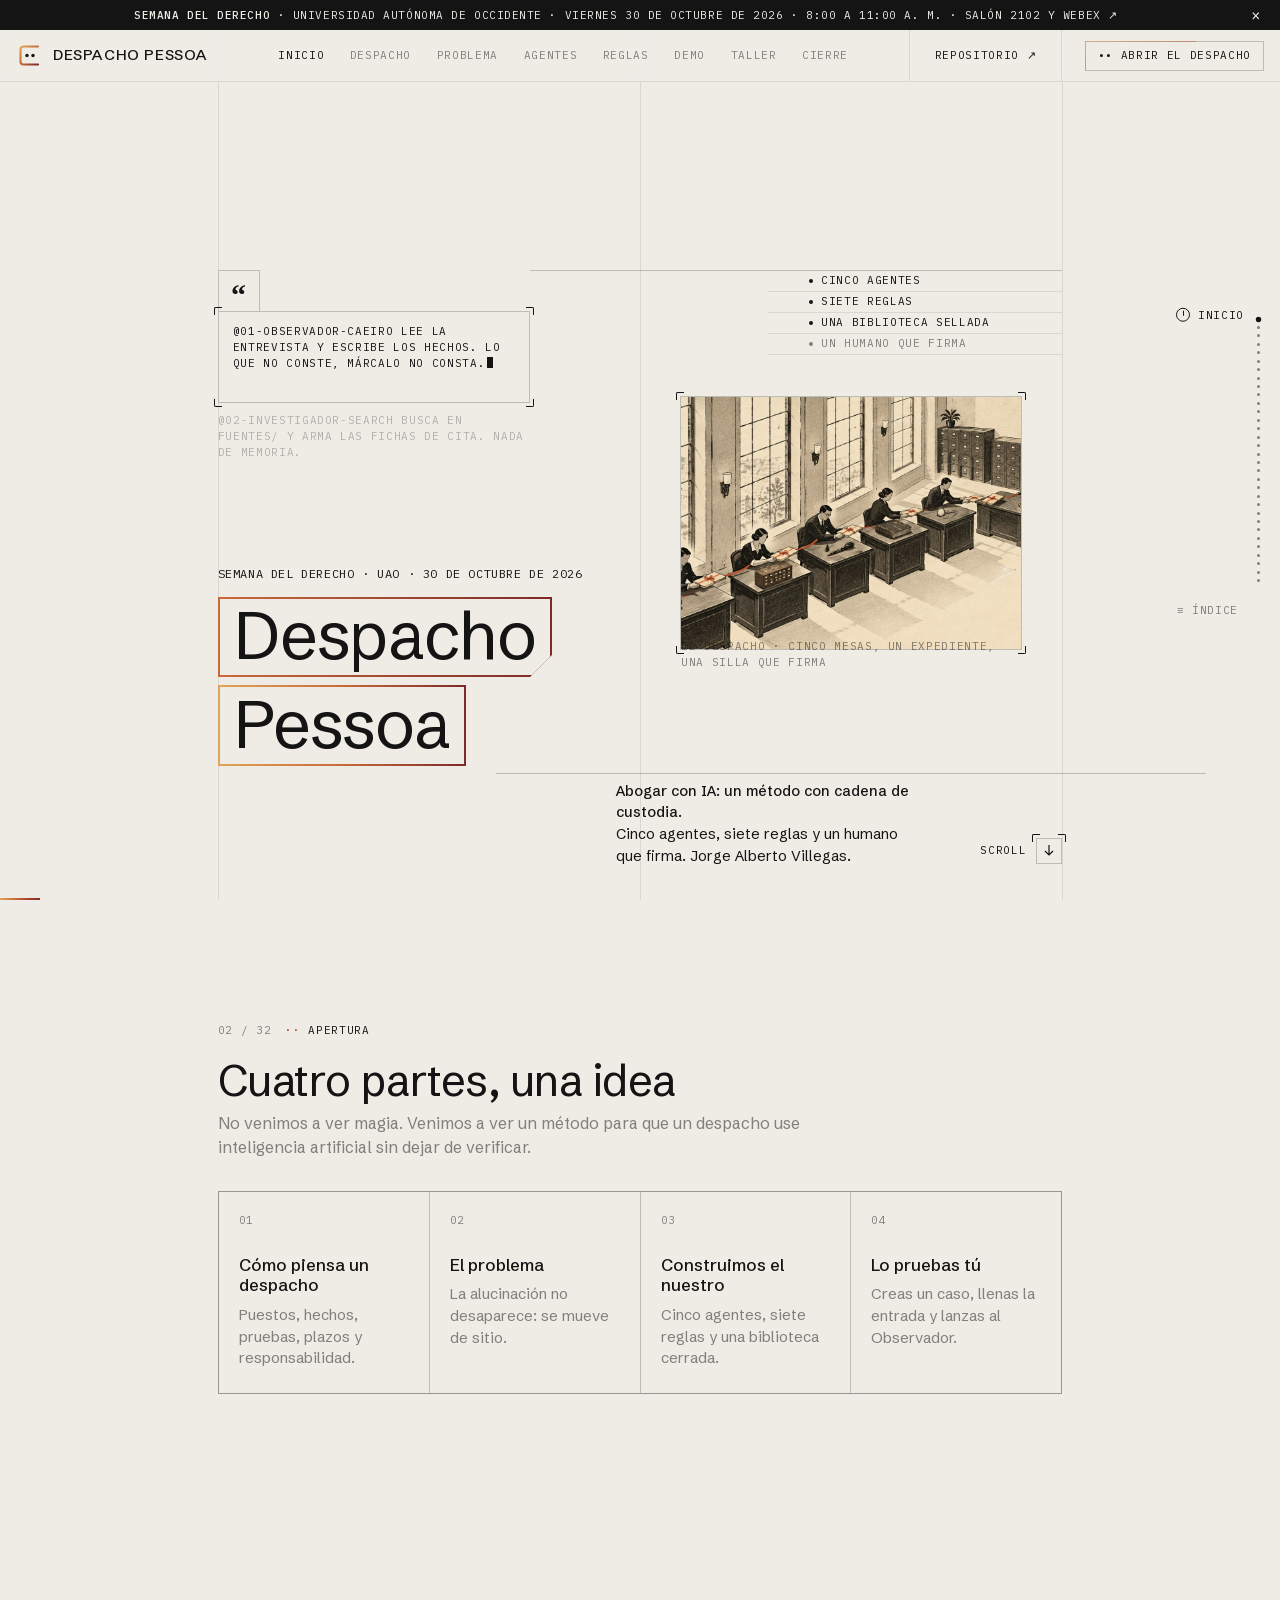
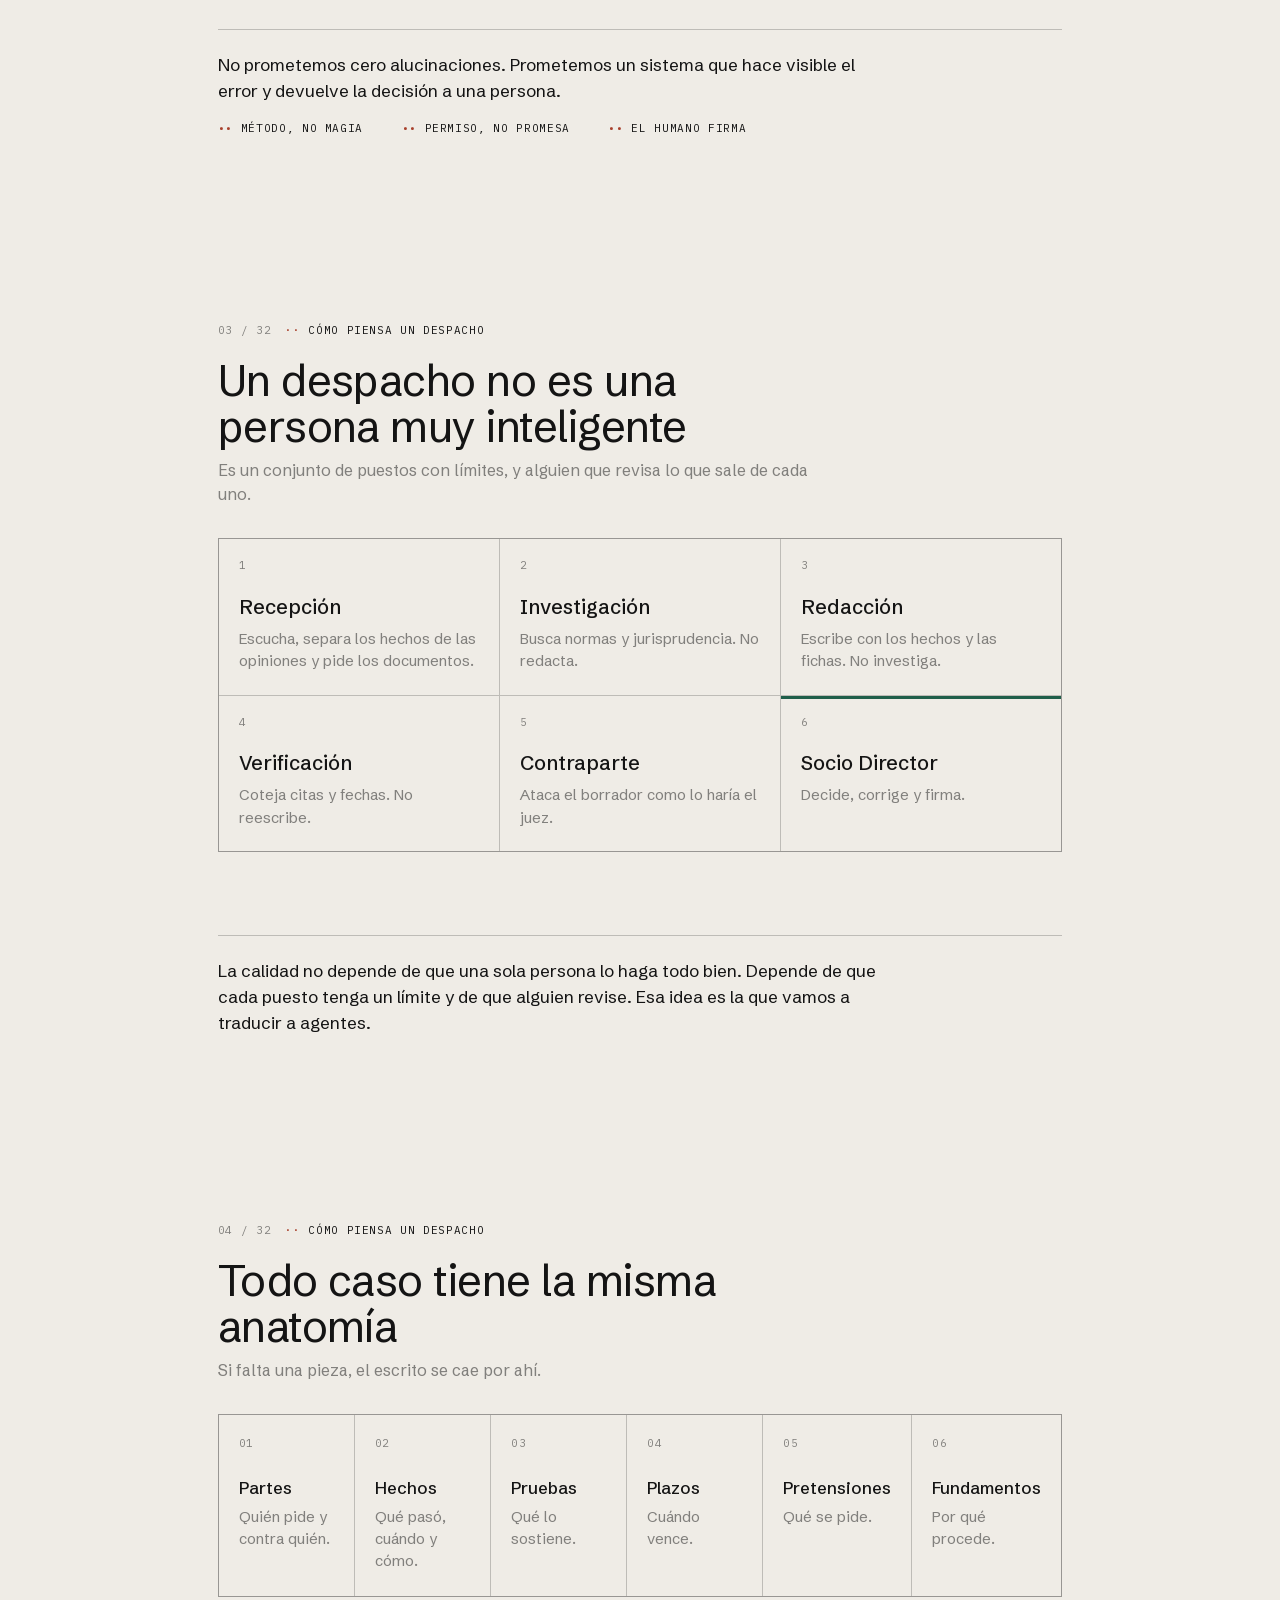
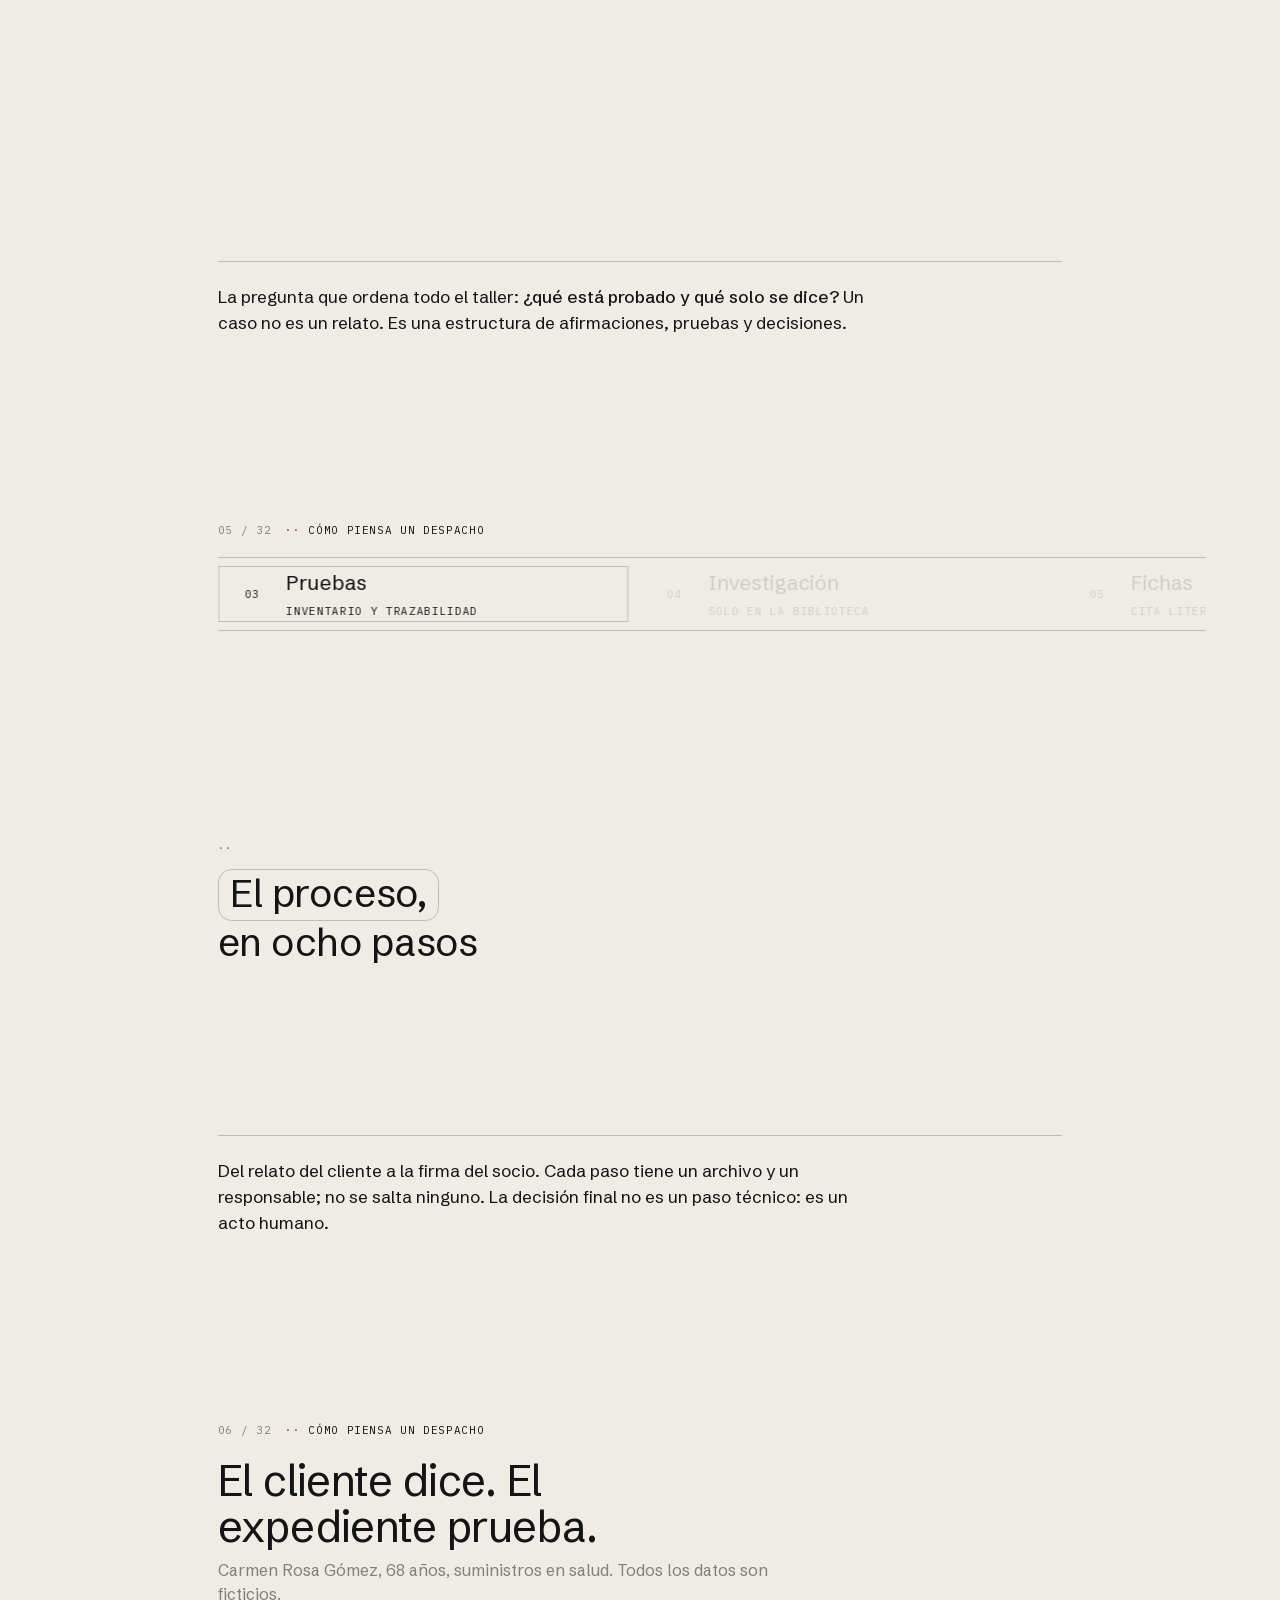
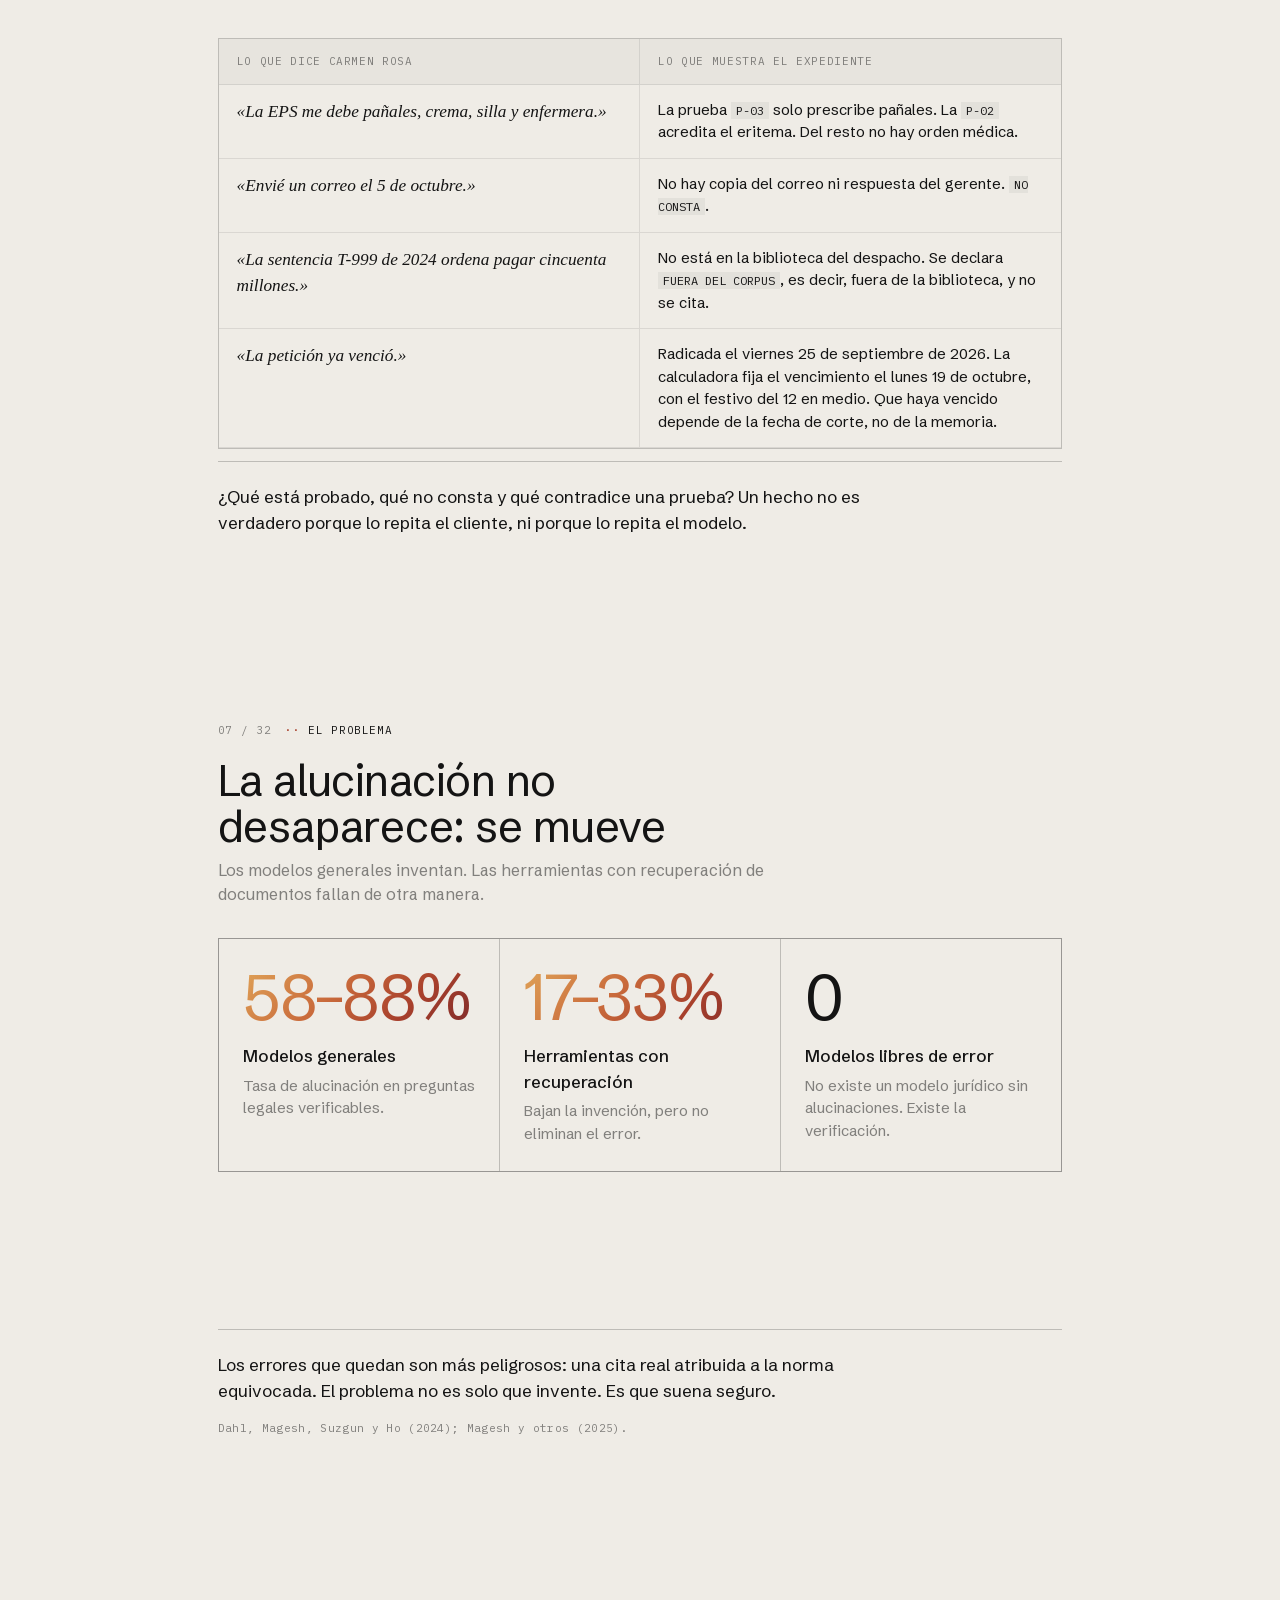
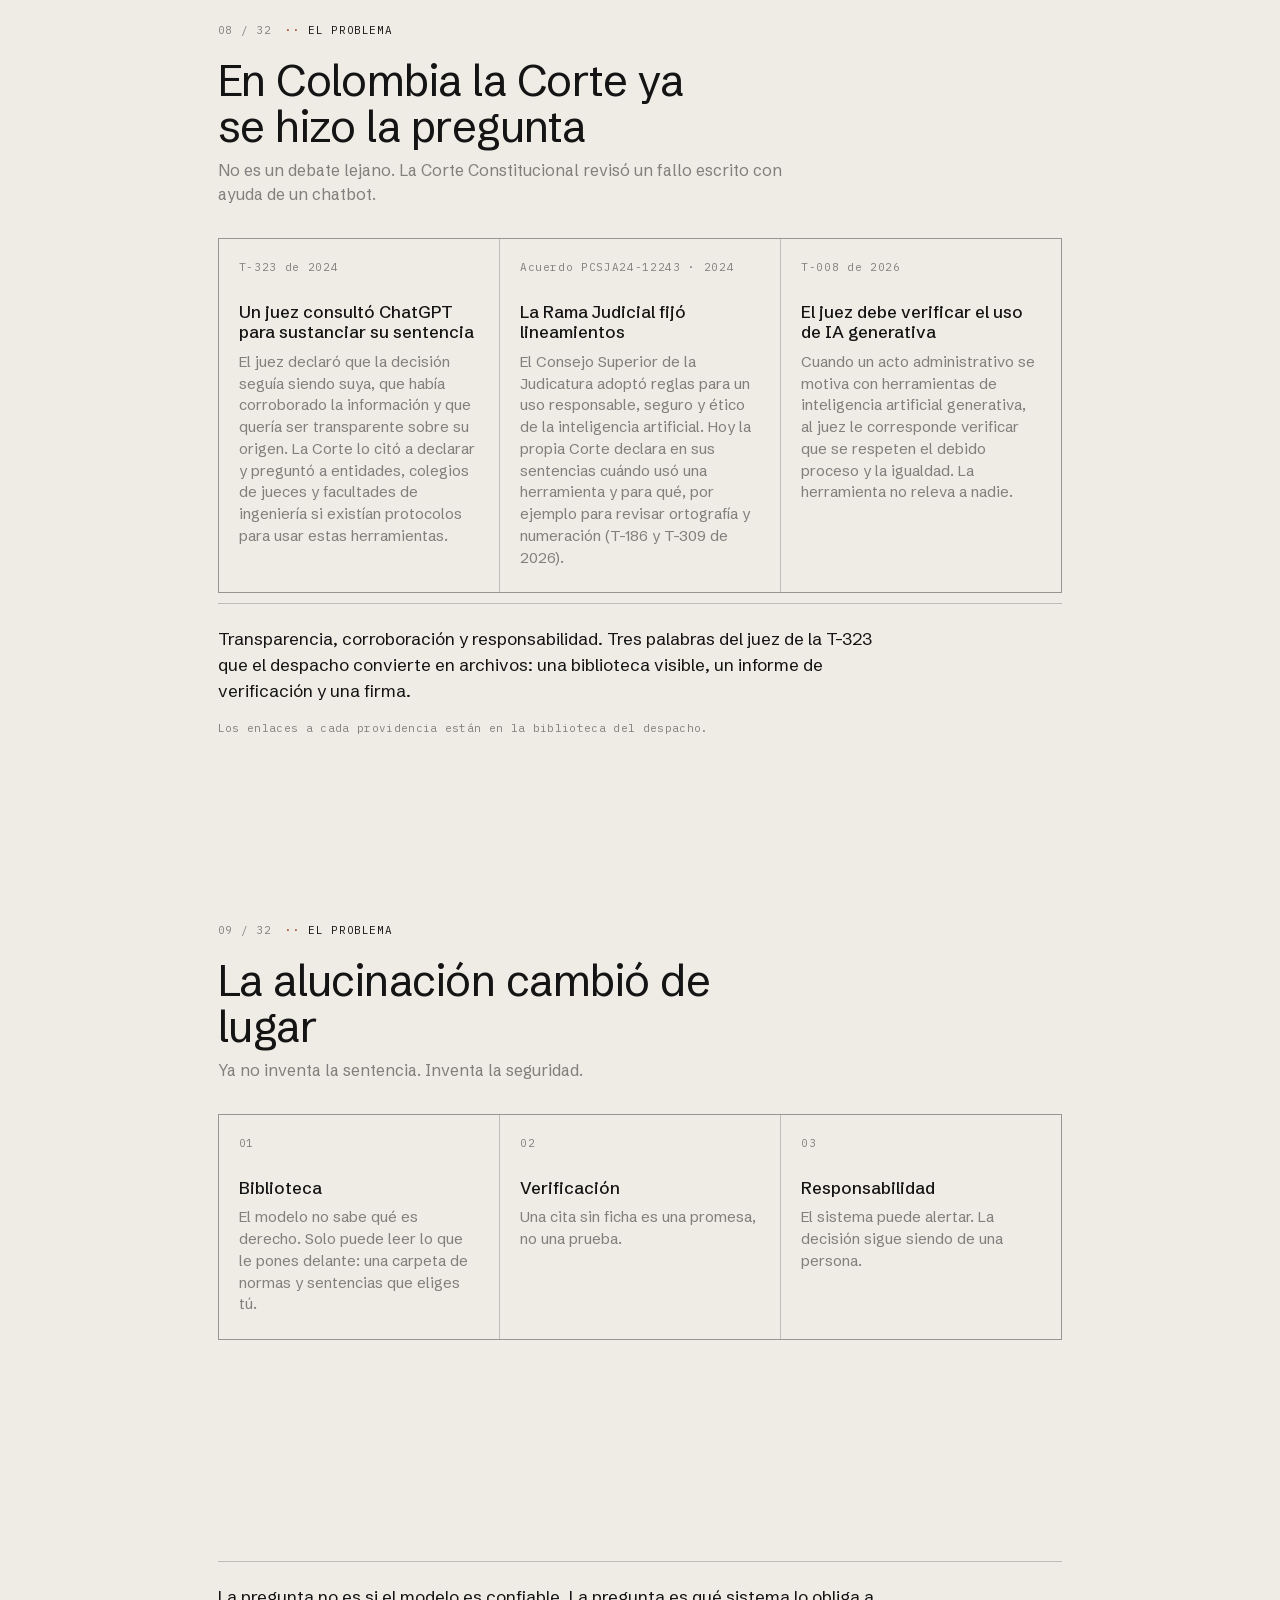
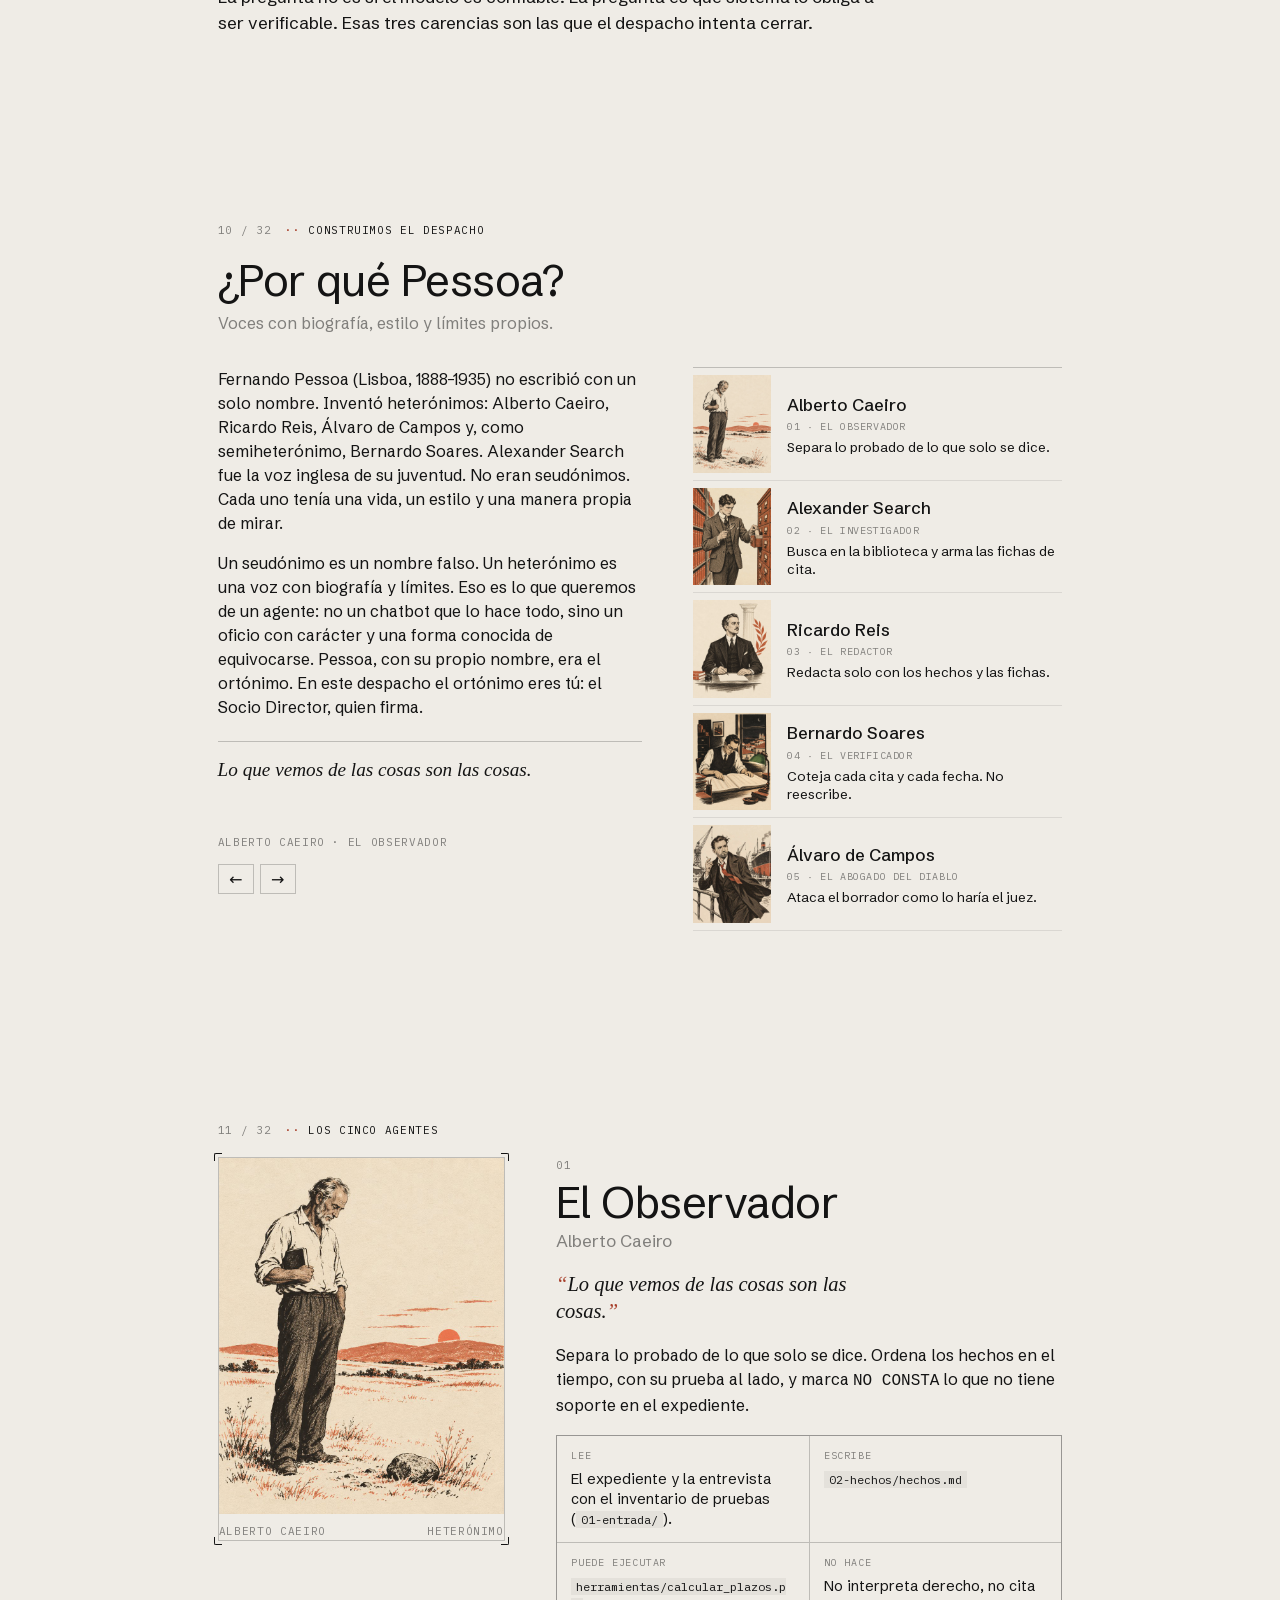
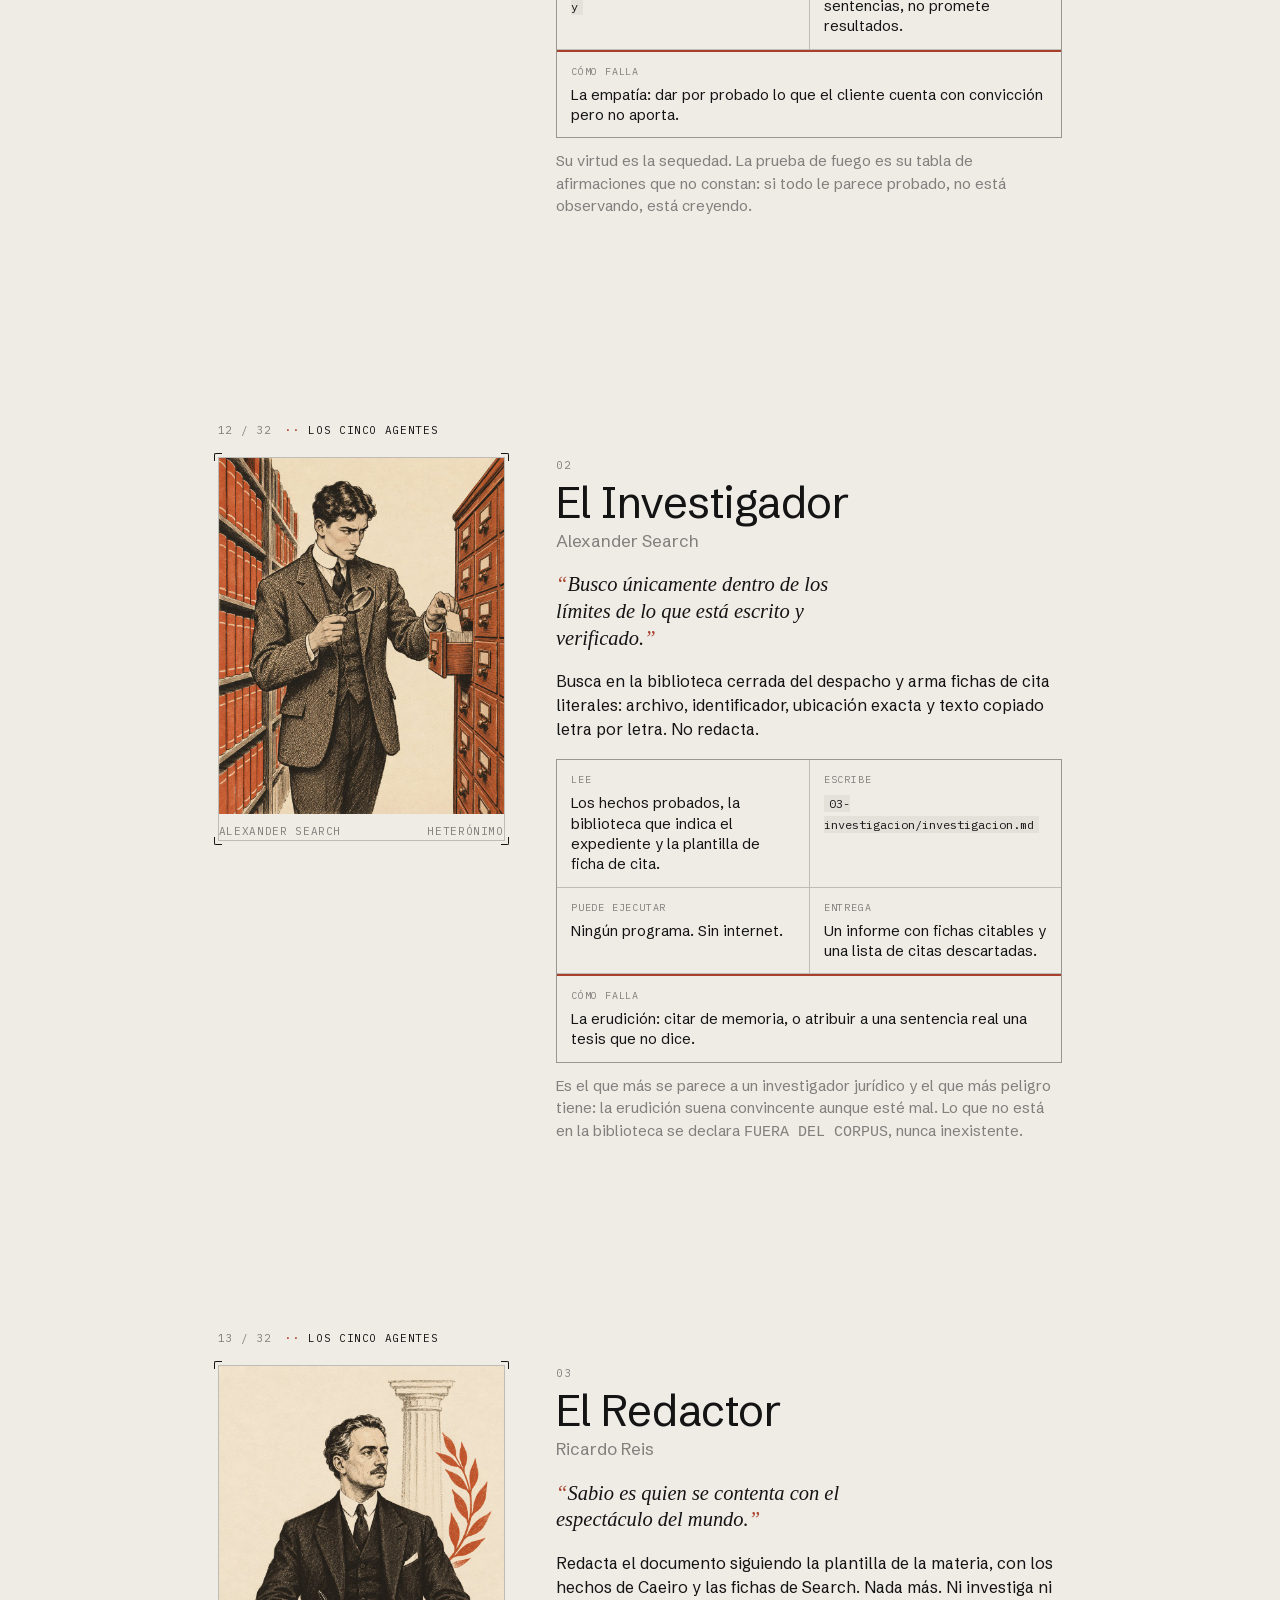
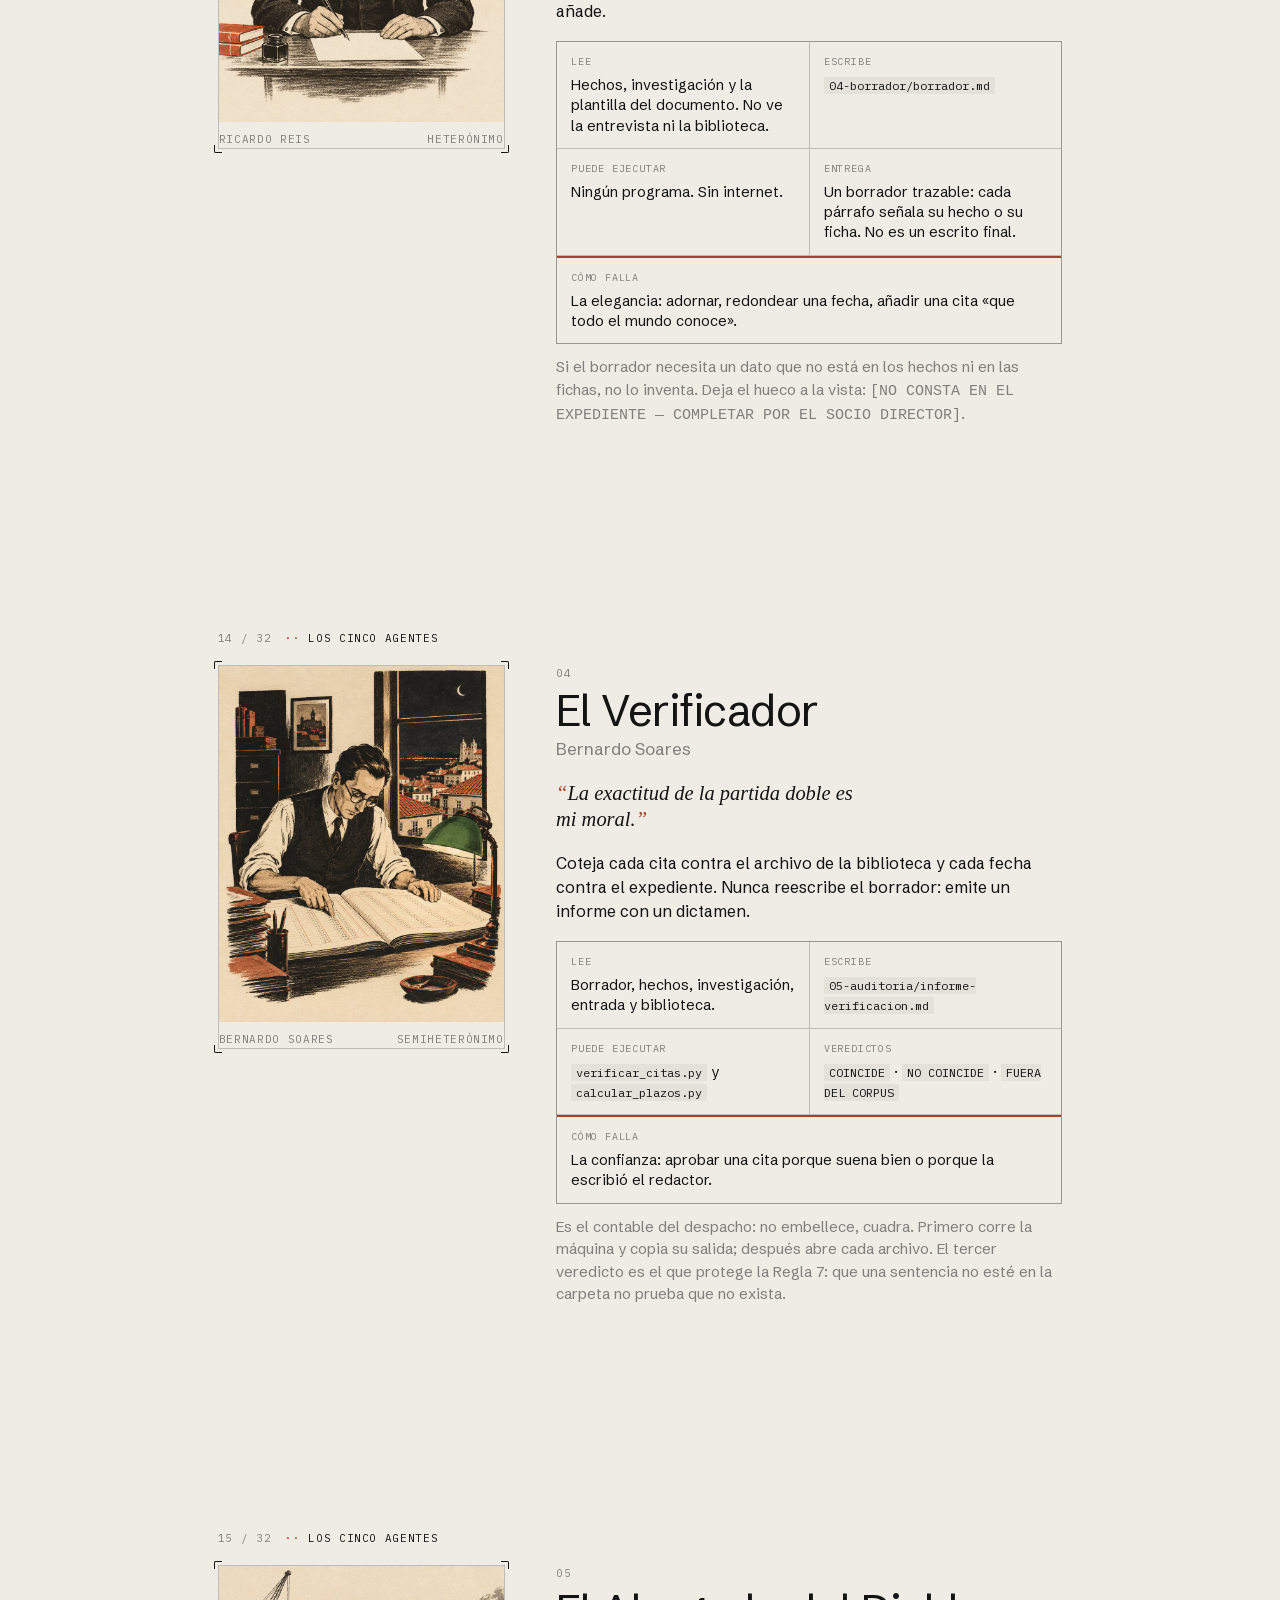
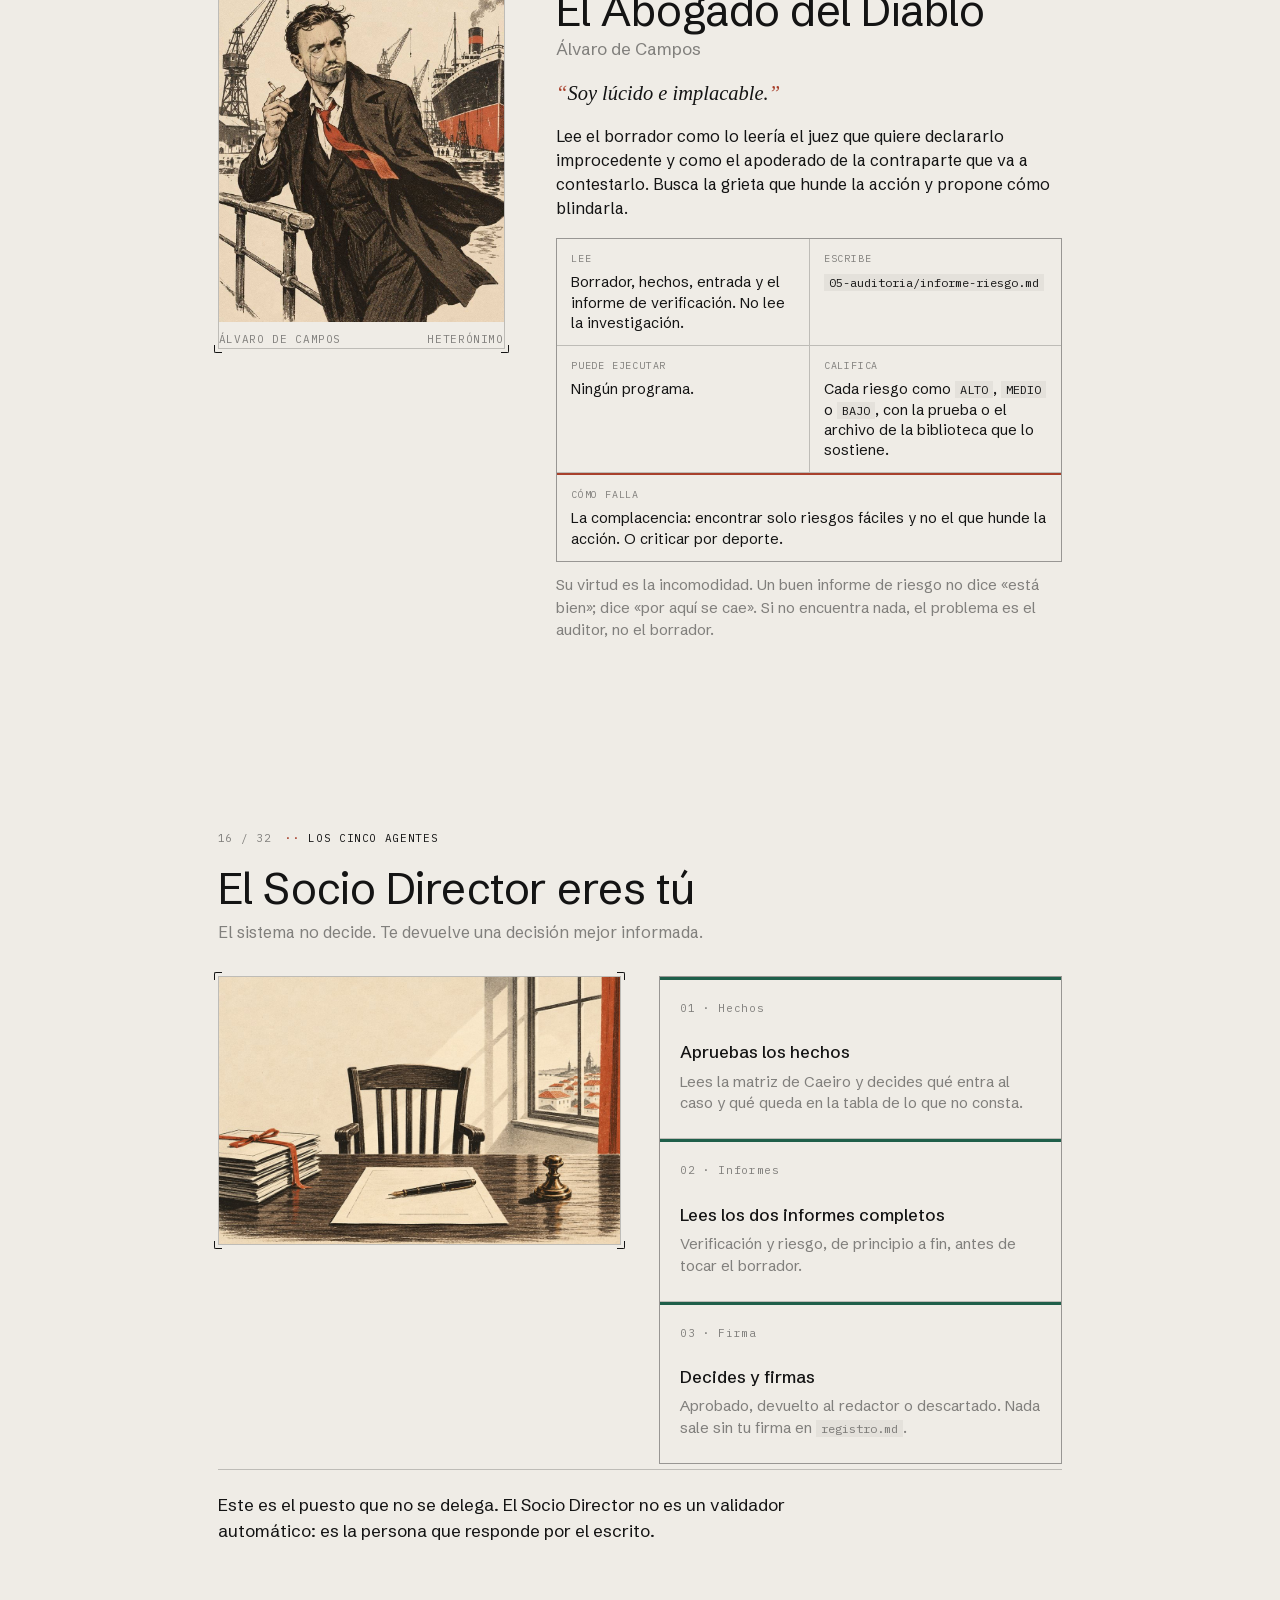
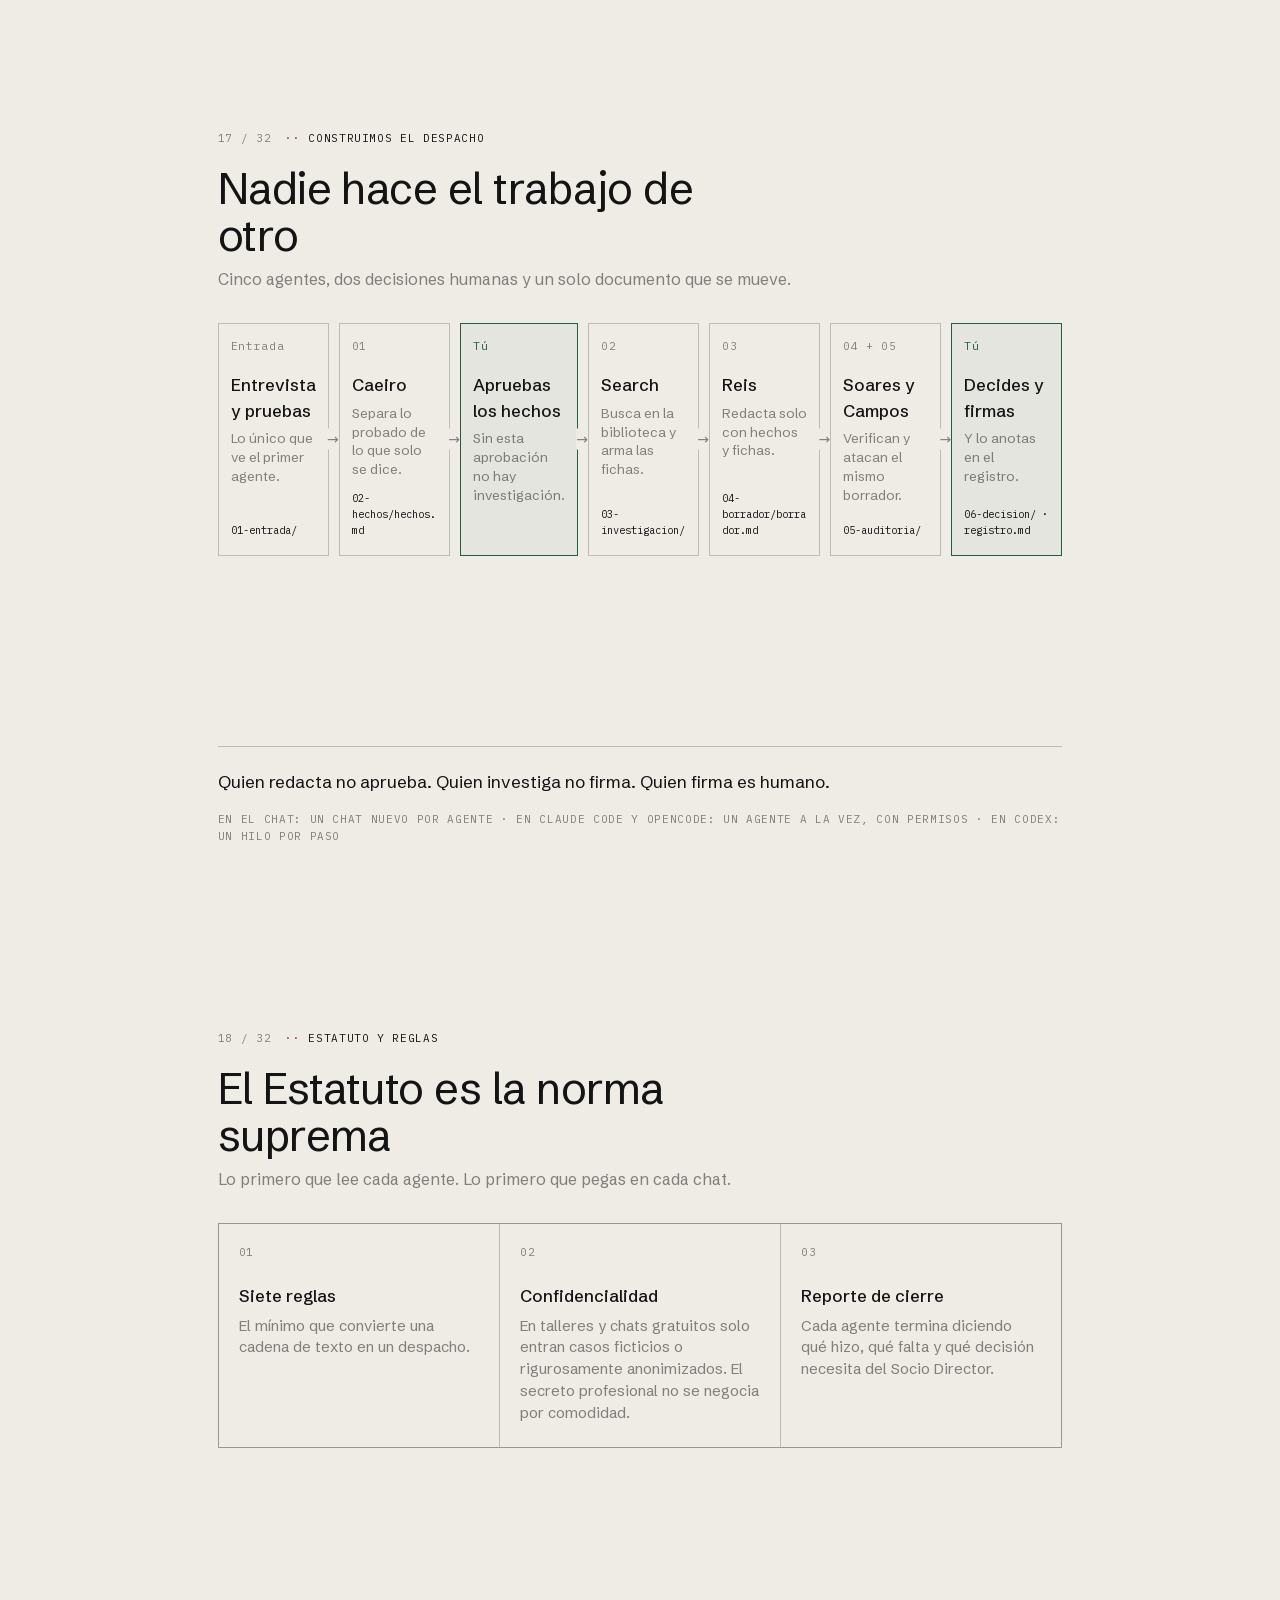
==== commit 53e6c946: "Enlace del repositorio: github.com/jorgevillegasres/despacho_pessoa Co-Authored-By: Claude Fable 5.1" ====
--- a/web/presentacion.html
+++ b/web/presentacion.html
@@ -1,5 +1,5 @@
 <!doctype html>
-<html lang="es" data-repo="https://github.com/jorgevillegasres/despacho-pessoa-estudiantes">
+<html lang="es" data-repo="https://github.com/jorgevillegasres/despacho_pessoa">
 <head>
 <meta charset="utf-8">
 <meta name="viewport" content="width=device-width, initial-scale=1">
@@ -608,9 +608,9 @@
         <li><div><b>Llama a los agentes, uno a la vez</b><span>Con <code>@</code> y su nombre. Lee el Reporte de Cierre de cada uno antes de llamar al siguiente.</span></div></li>
       </ol>
       <div class="term">
-        <div class="bar"><span>terminal · despacho-pessoa-estudiantes</span><span>sesión de ejemplo</span></div>
-<pre><span class="p">$</span> git clone https://github.com/jorgevillegasres/despacho-pessoa-estudiantes.git
-<span class="p">$</span> cd despacho-pessoa-estudiantes
+        <div class="bar"><span>terminal · despacho_pessoa</span><span>sesión de ejemplo</span></div>
+<pre><span class="p">$</span> git clone https://github.com/jorgevillegasres/despacho_pessoa.git
+<span class="p">$</span> cd despacho_pessoa
 <span class="p">$</span> python herramientas/nuevo_caso.py --materia tutela --nombre "Mi primer caso"
 <span class="ok">Caso creado:</span> …/casos/mi-primer-caso
 Para abrir el despacho, escribe: Abrir despacho
@@ -746,7 +746,7 @@
       <div class="card"><div class="n">Licencia</div><h3>MIT</h3><p>Se puede usar, copiar, modificar y adaptar, conservando el aviso.</p></div>
     </div>
     <div class="pie rv">
-      <p class="frase"><a href="#" data-repo="" style="text-decoration:none;border-bottom:1px solid var(--line)"><span data-repo-text>github.com/jorgevillegasres/despacho-pessoa-estudiantes</span> ↗</a></p>
+      <p class="frase"><a href="#" data-repo="" style="text-decoration:none;border-bottom:1px solid var(--line)"><span data-repo-text>github.com/jorgevillegasres/despacho_pessoa</span> ↗</a></p>
       <span class="tag">La web del despacho y la calculadora de plazos están en la carpeta <code>web/</code></span>
     </div>
   </div>
@@ -868,7 +868,7 @@
     <p class="rv" style="font-size:clamp(20px,2vw,30px);margin:28px 0 0">El humano firma.</p>
     <div class="gracias-links rv">
       <a href="index.html"><div class="m11">Web del despacho</div><div>Guías, agentes y calculadora de plazos</div></a>
-      <a href="#" data-repo=""><div class="m11">Repositorio</div><div data-repo-text>github.com/jorgevillegasres/despacho-pessoa-estudiantes</div></a>
+      <a href="#" data-repo=""><div class="m11">Repositorio</div><div data-repo-text>github.com/jorgevillegasres/despacho_pessoa</div></a>
     </div>
     <p class="firma rv">Jorge Alberto Villegas · Semana del Derecho · Universidad Autónoma de Occidente · 30 de octubre de 2026</p>
   </div>
